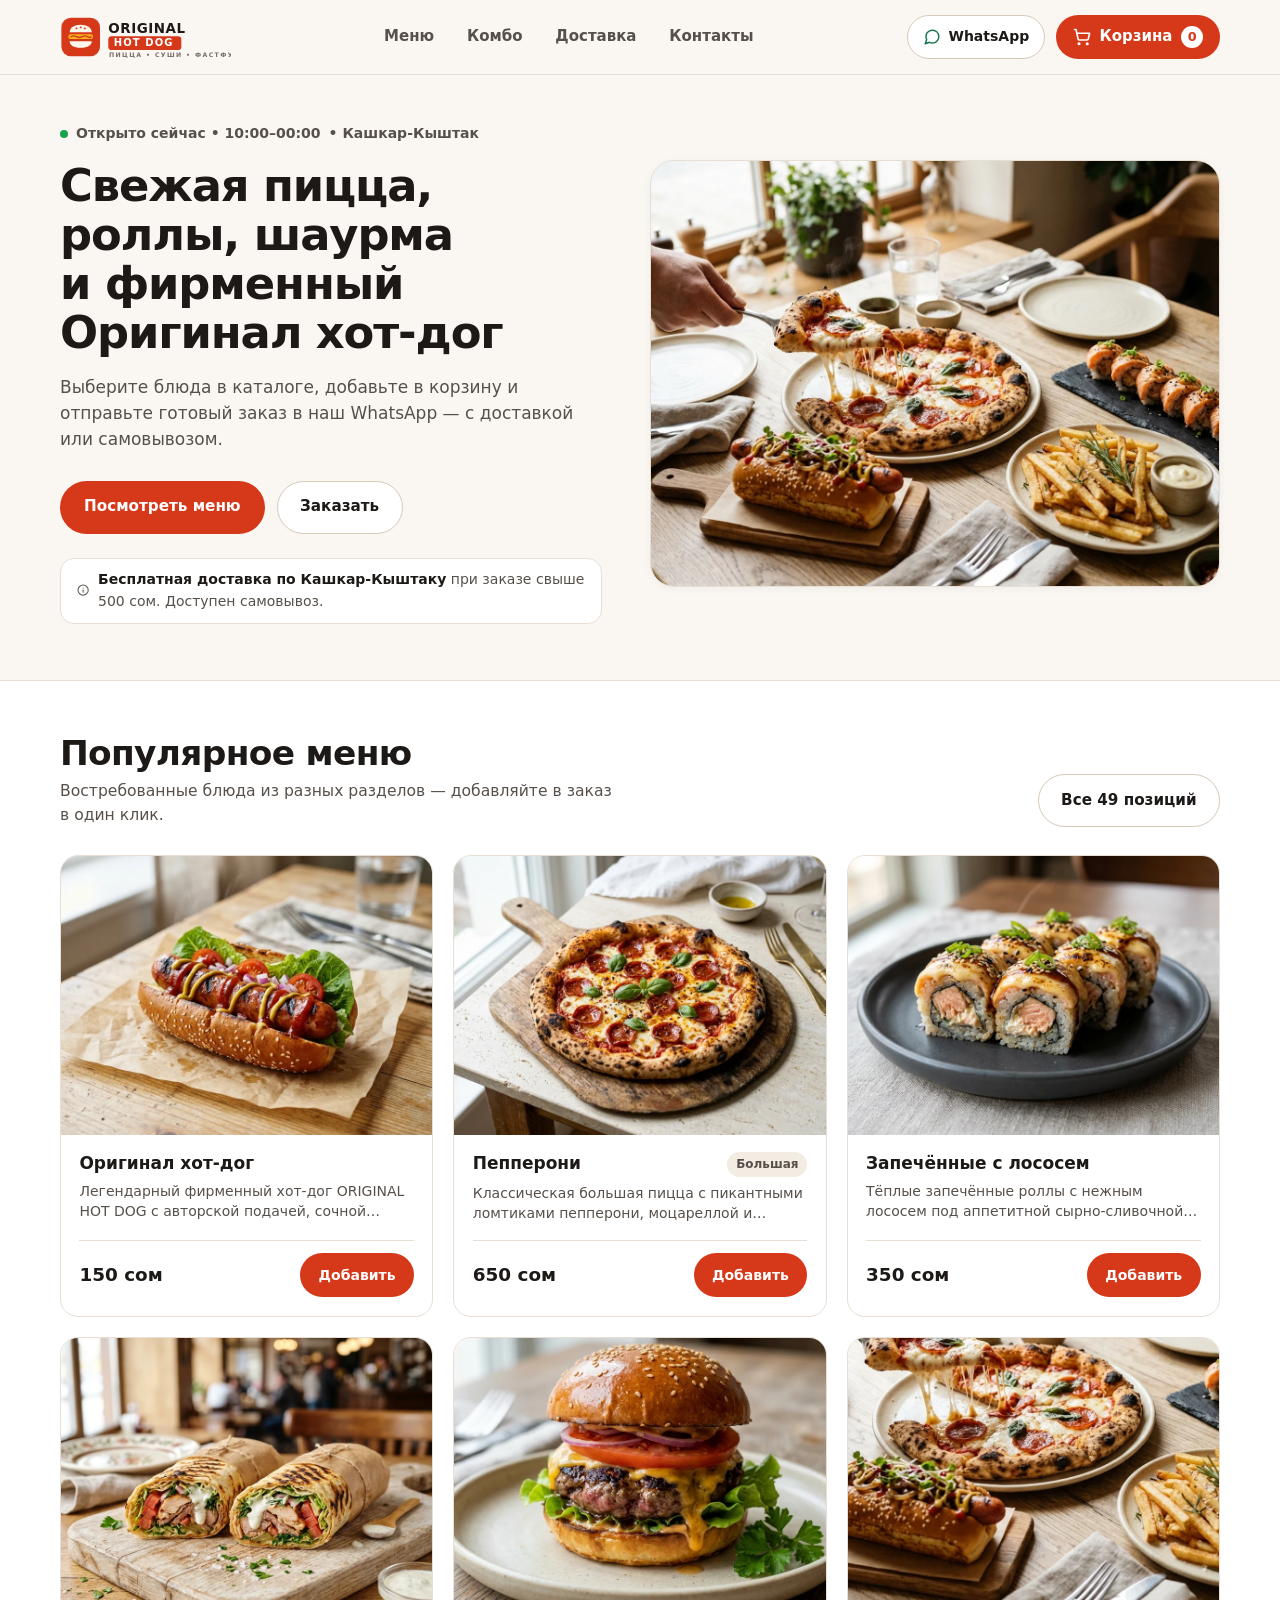
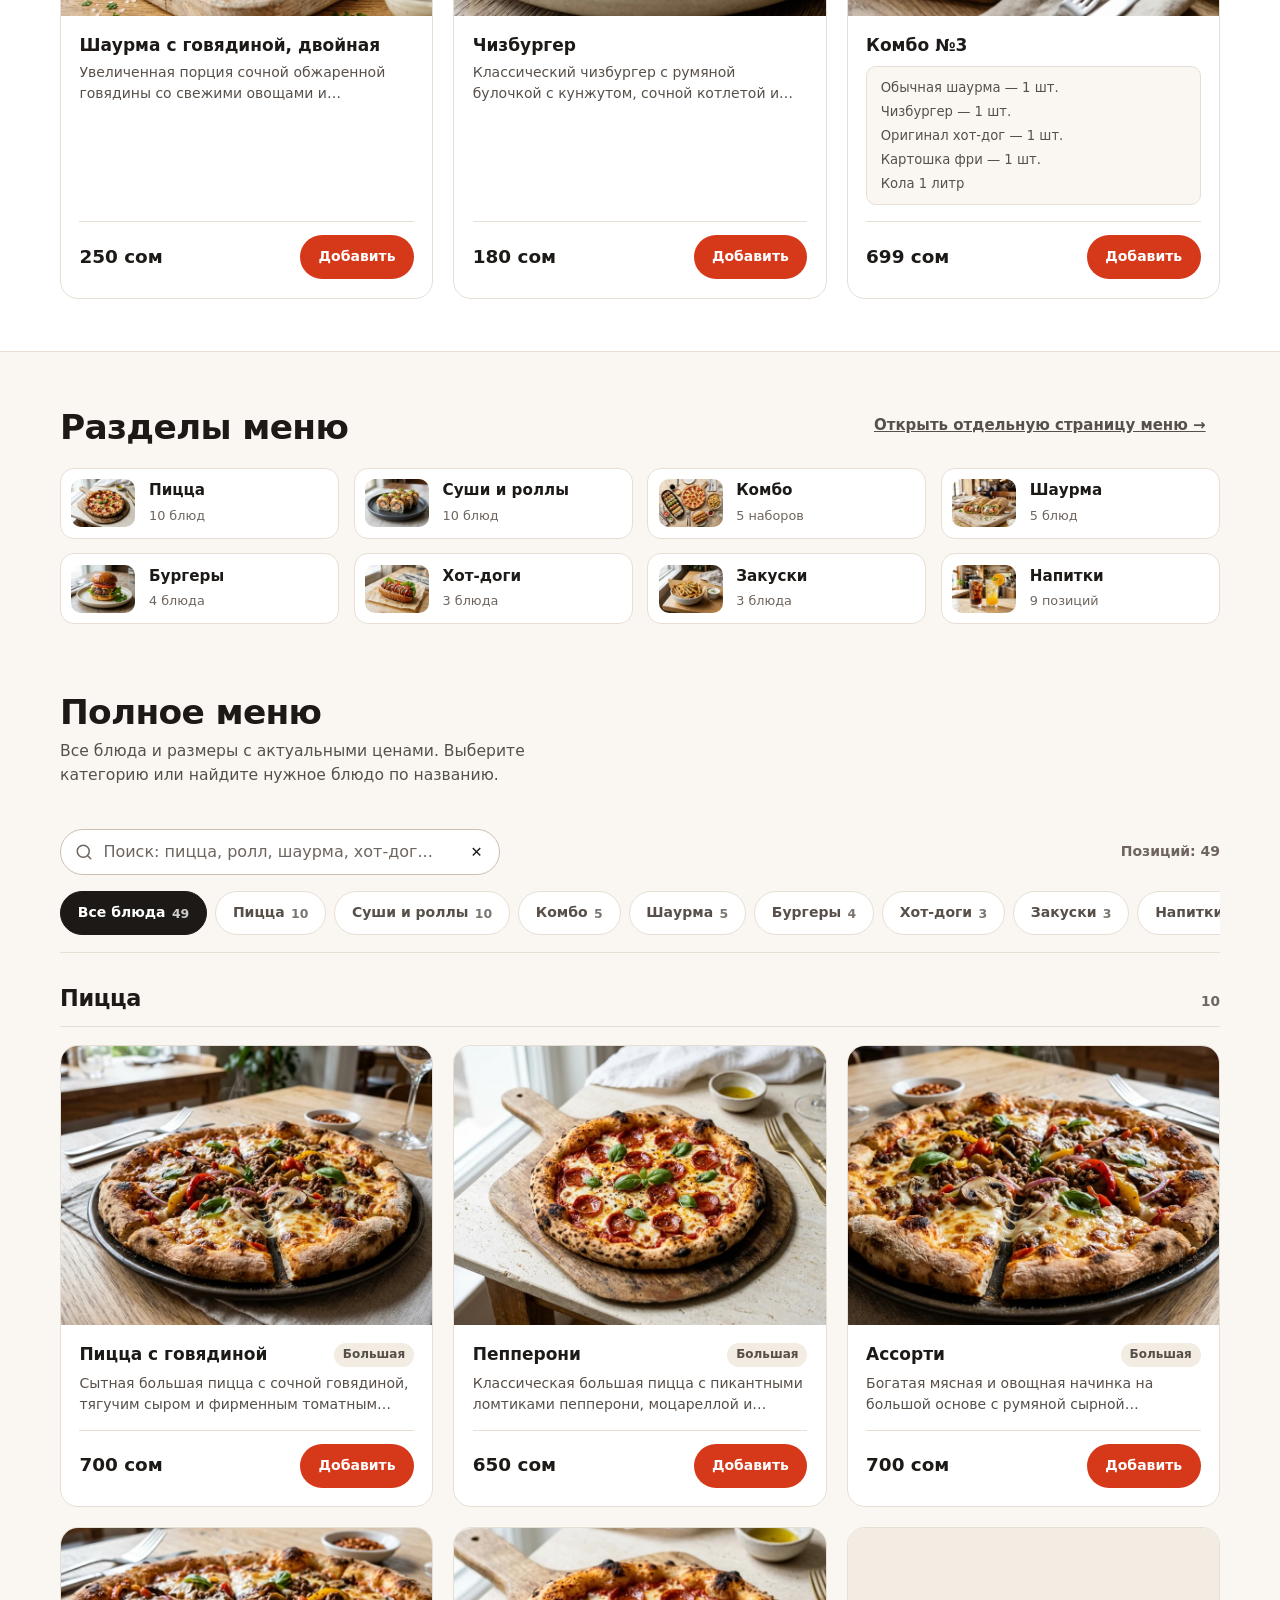
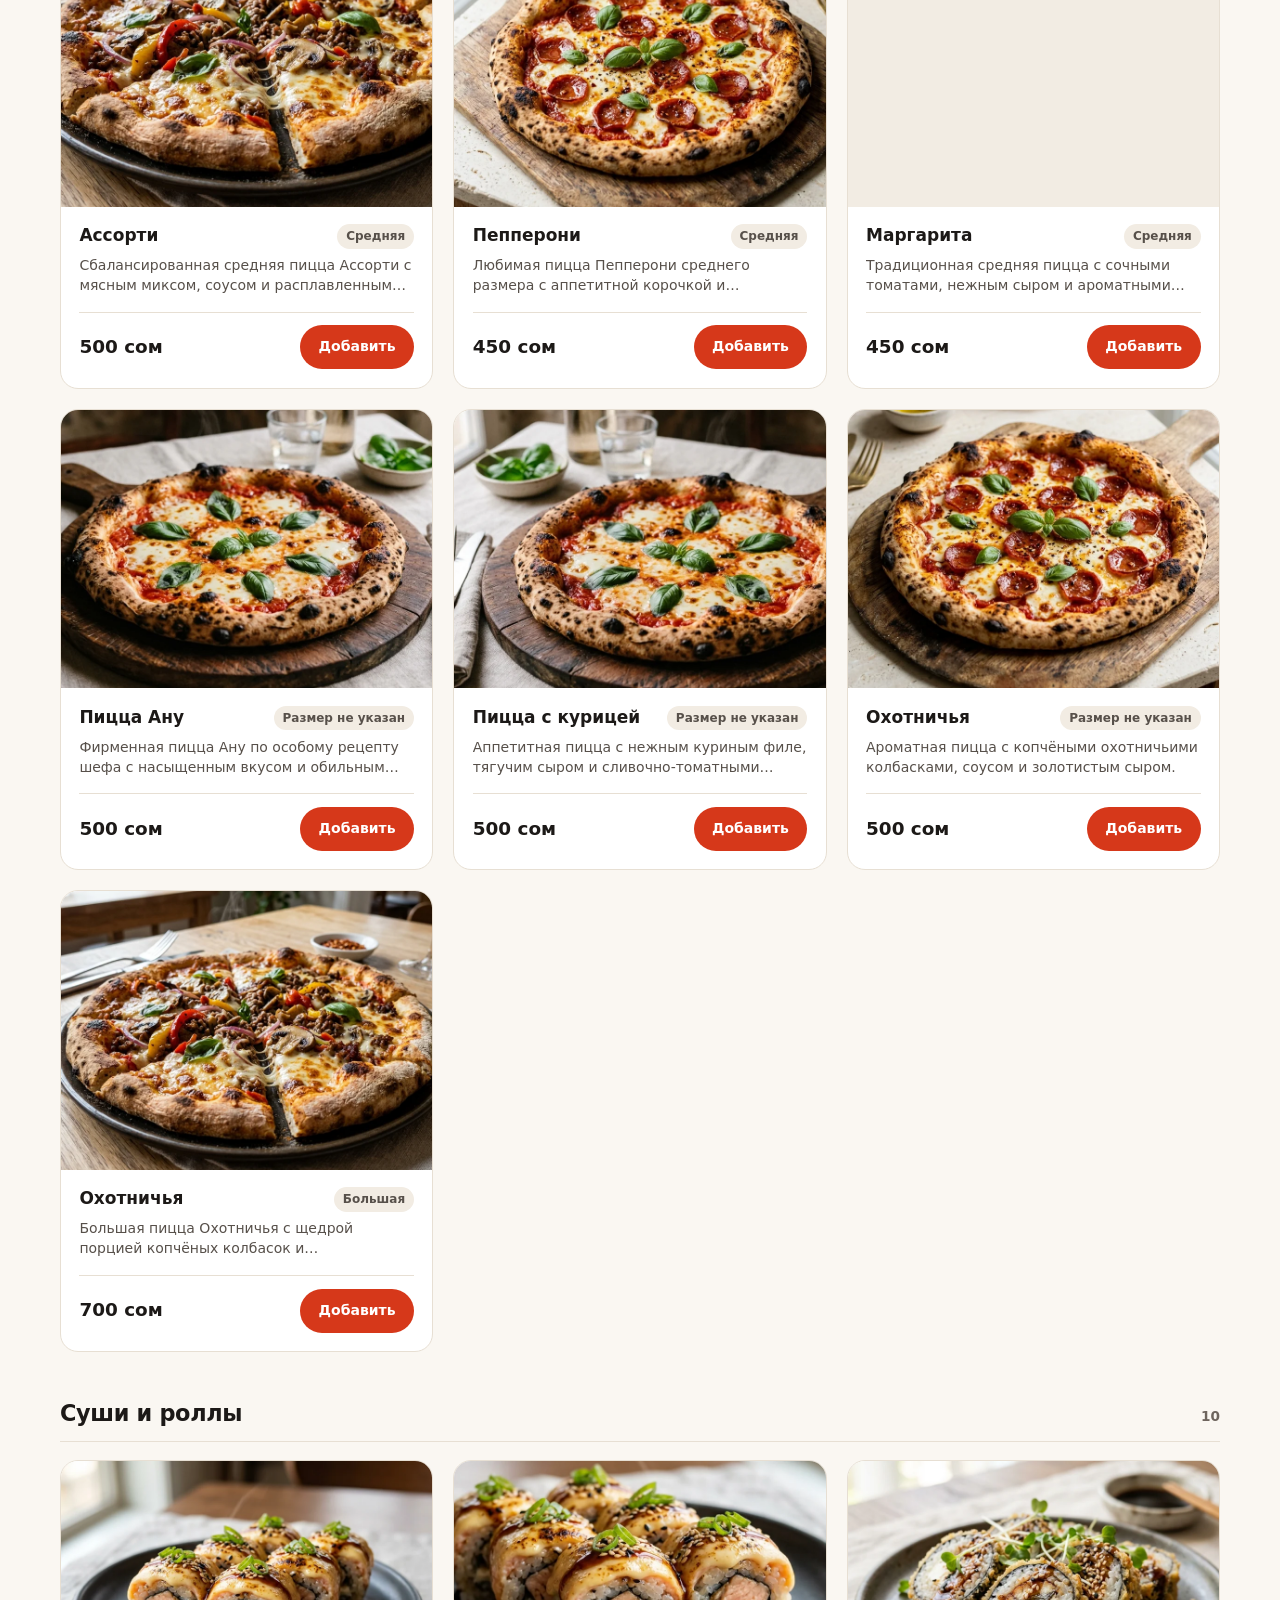
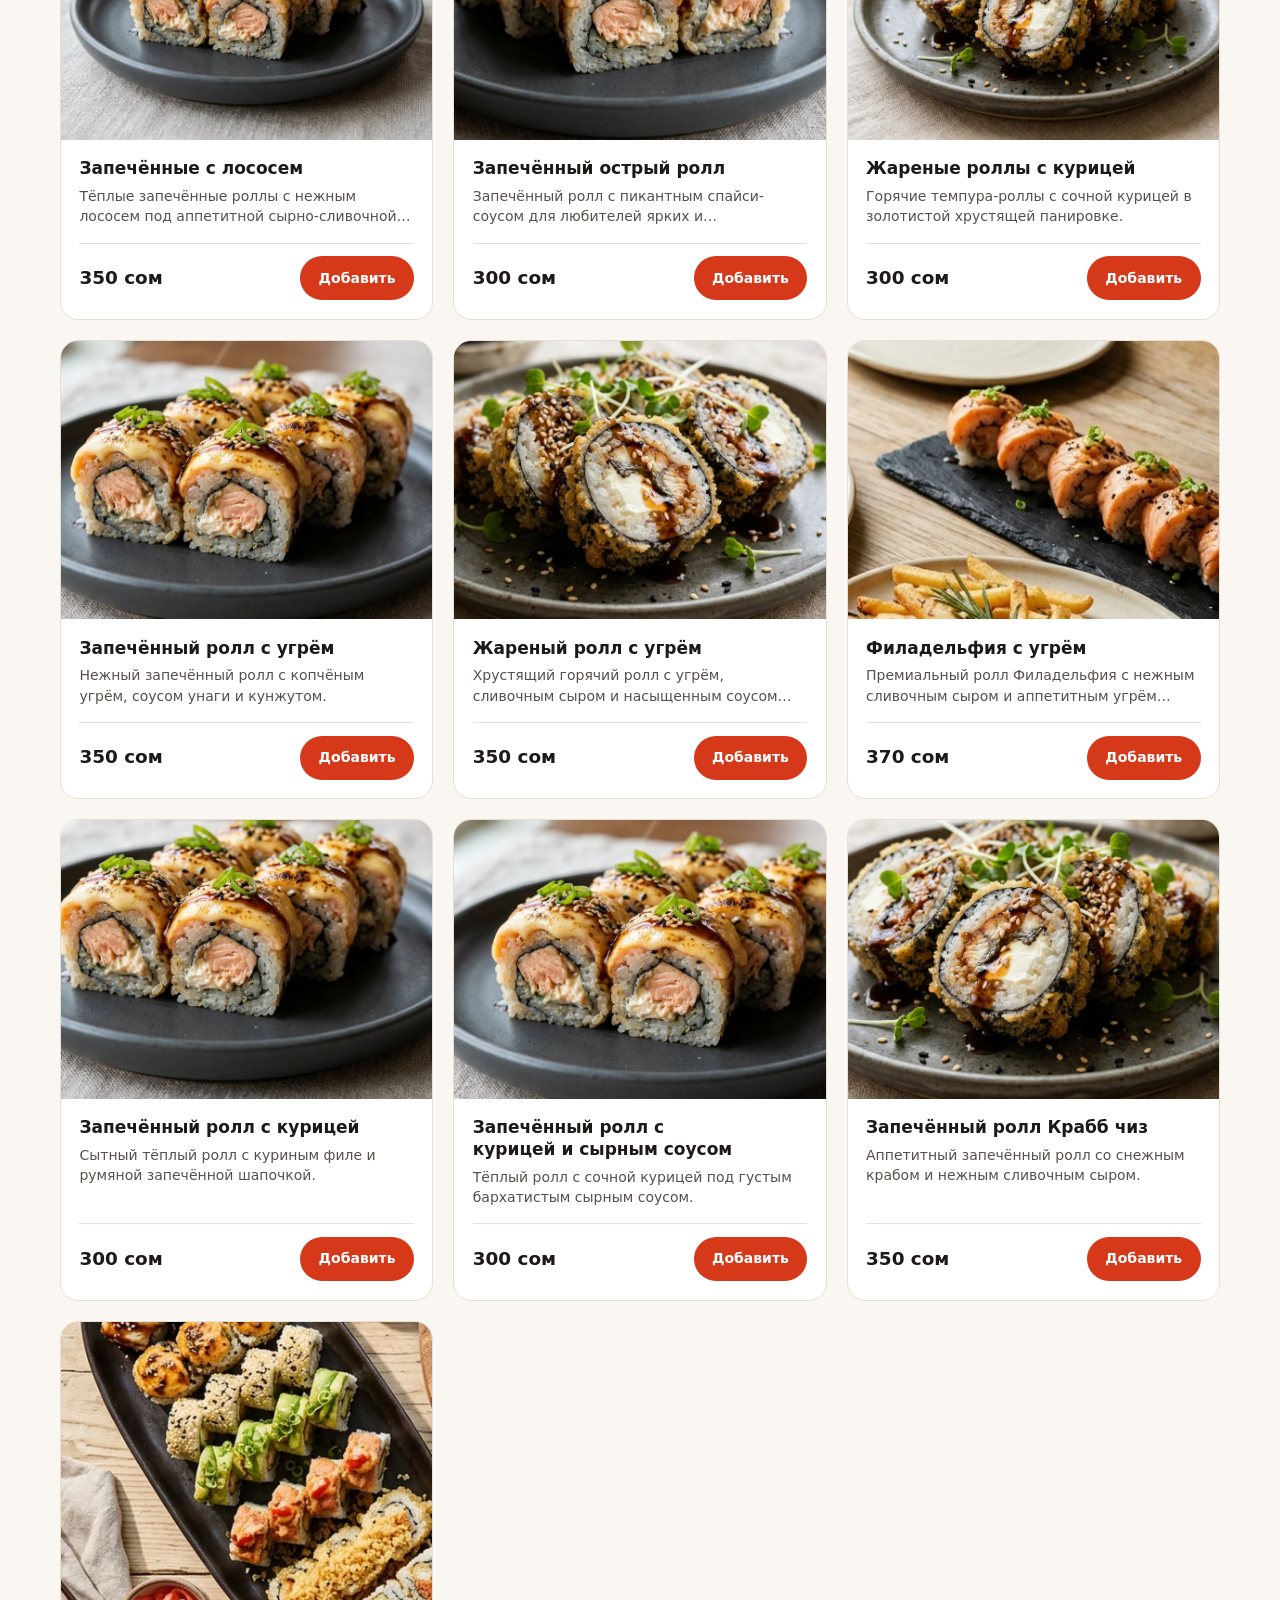
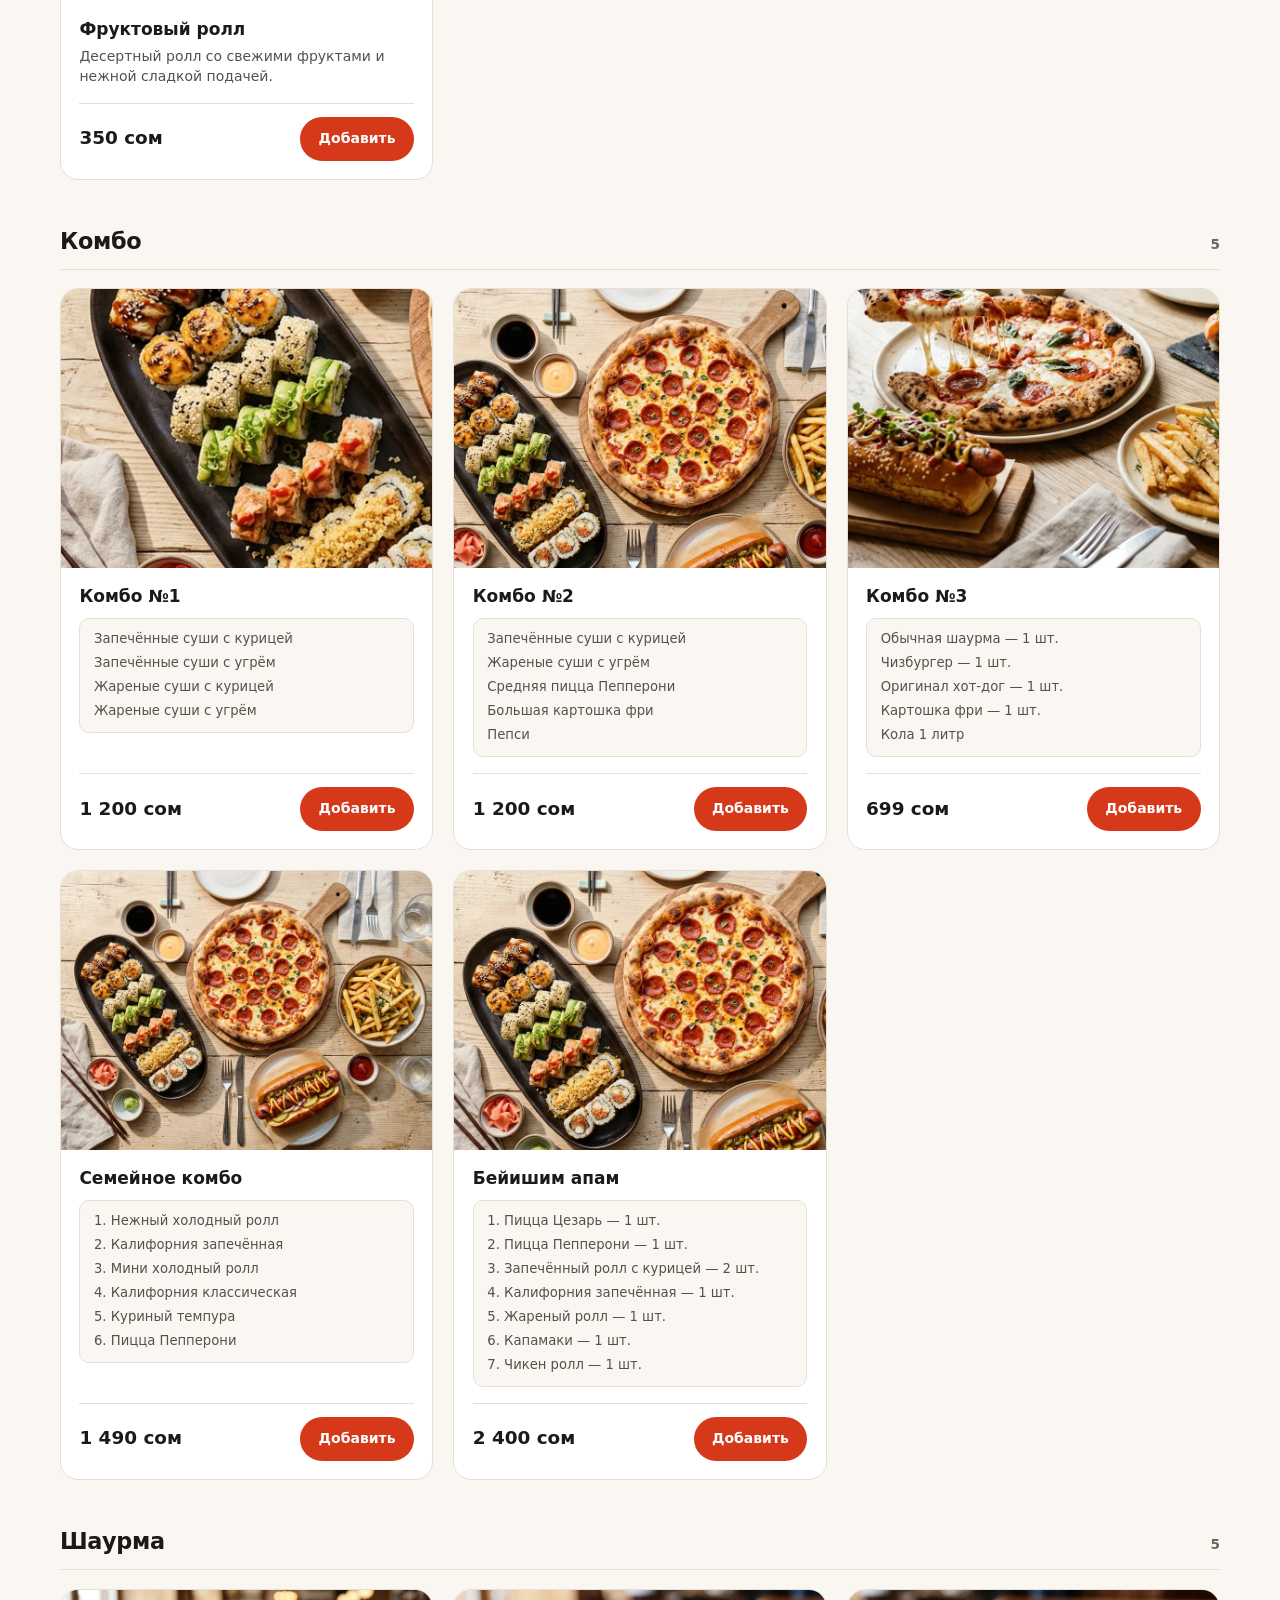
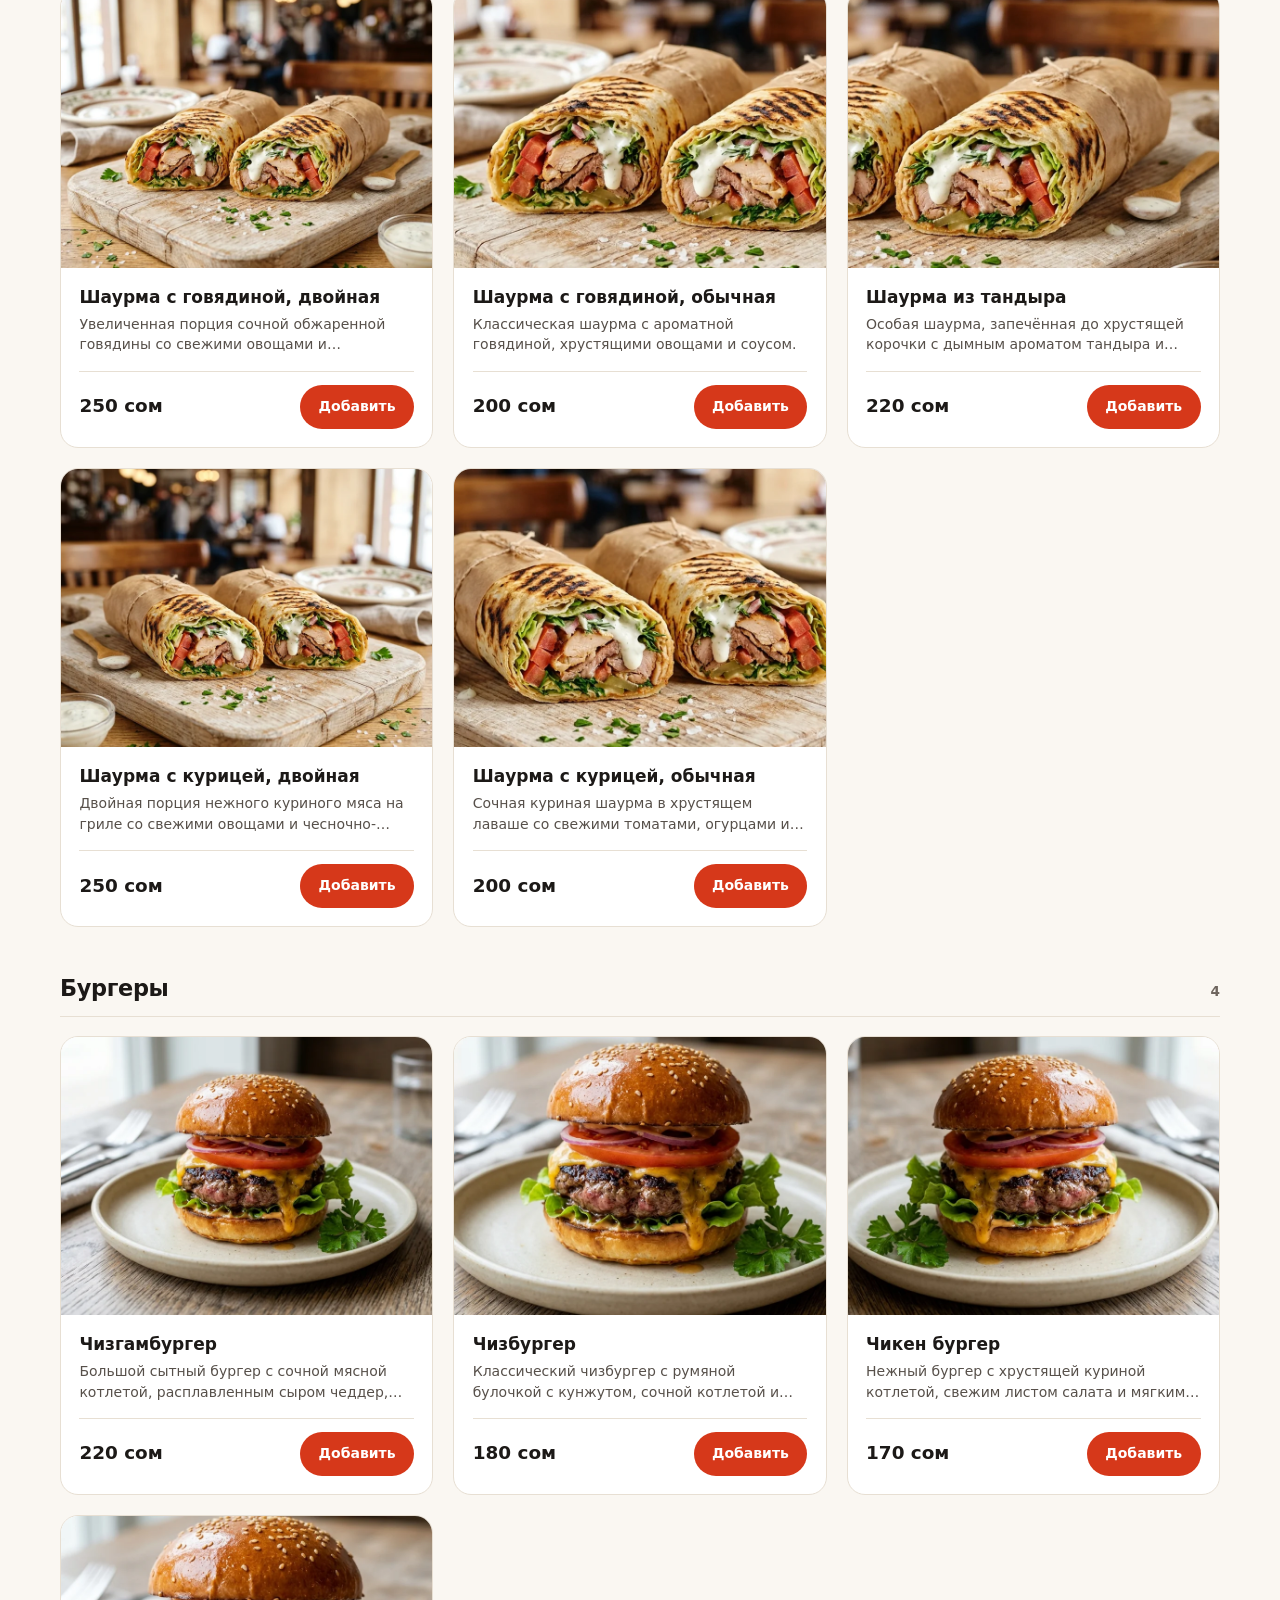
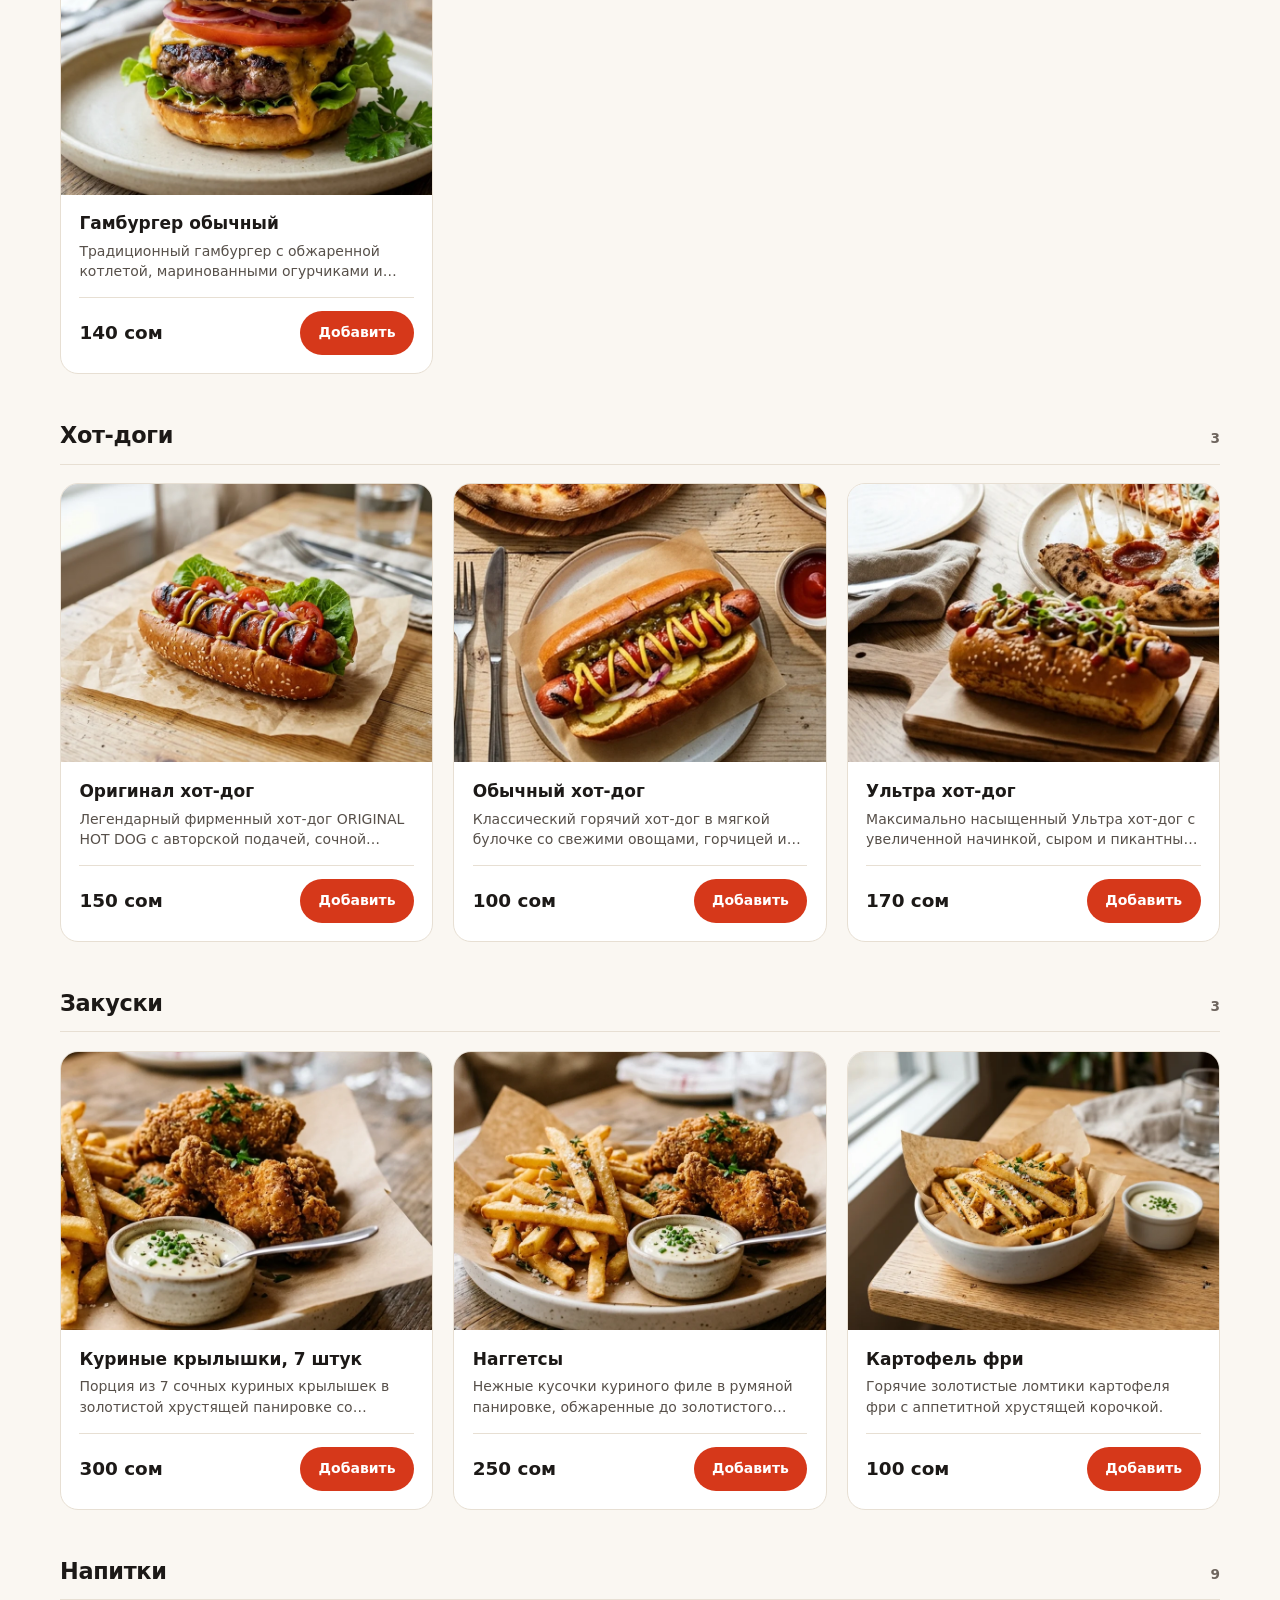
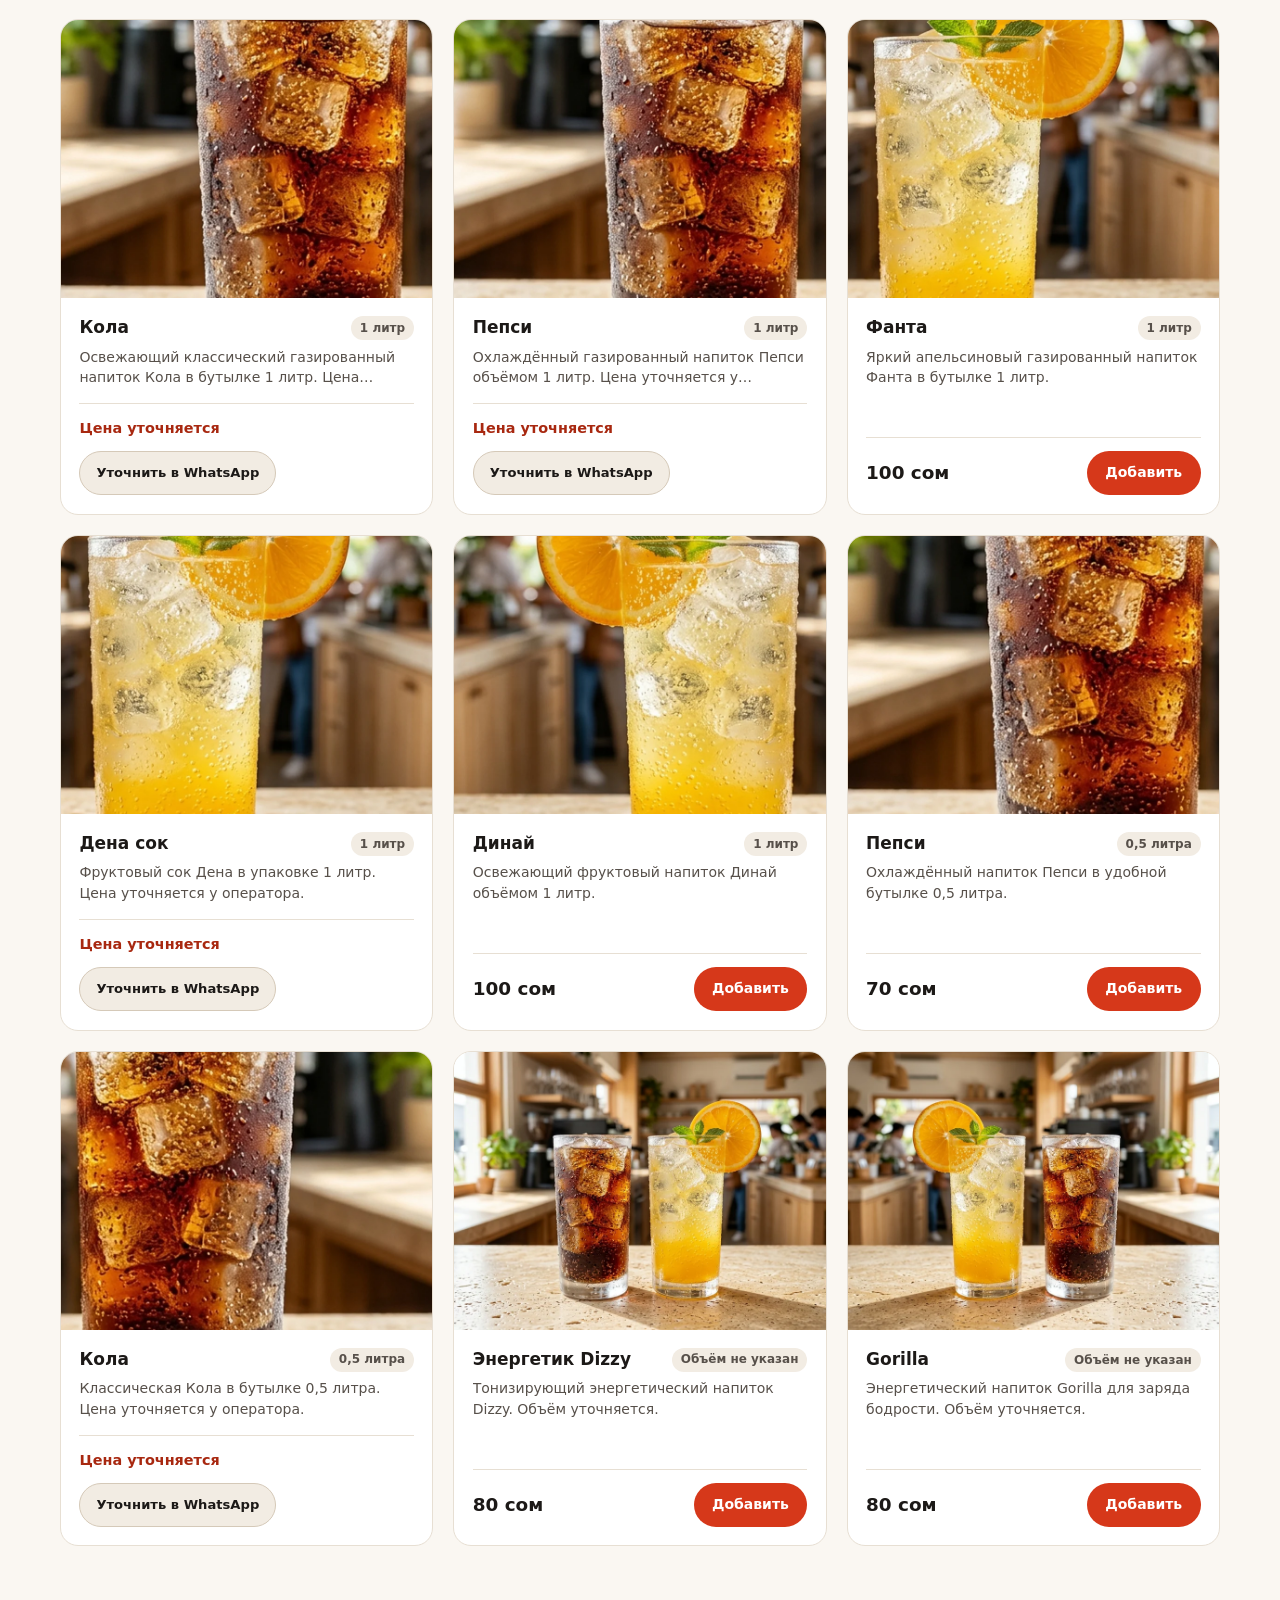
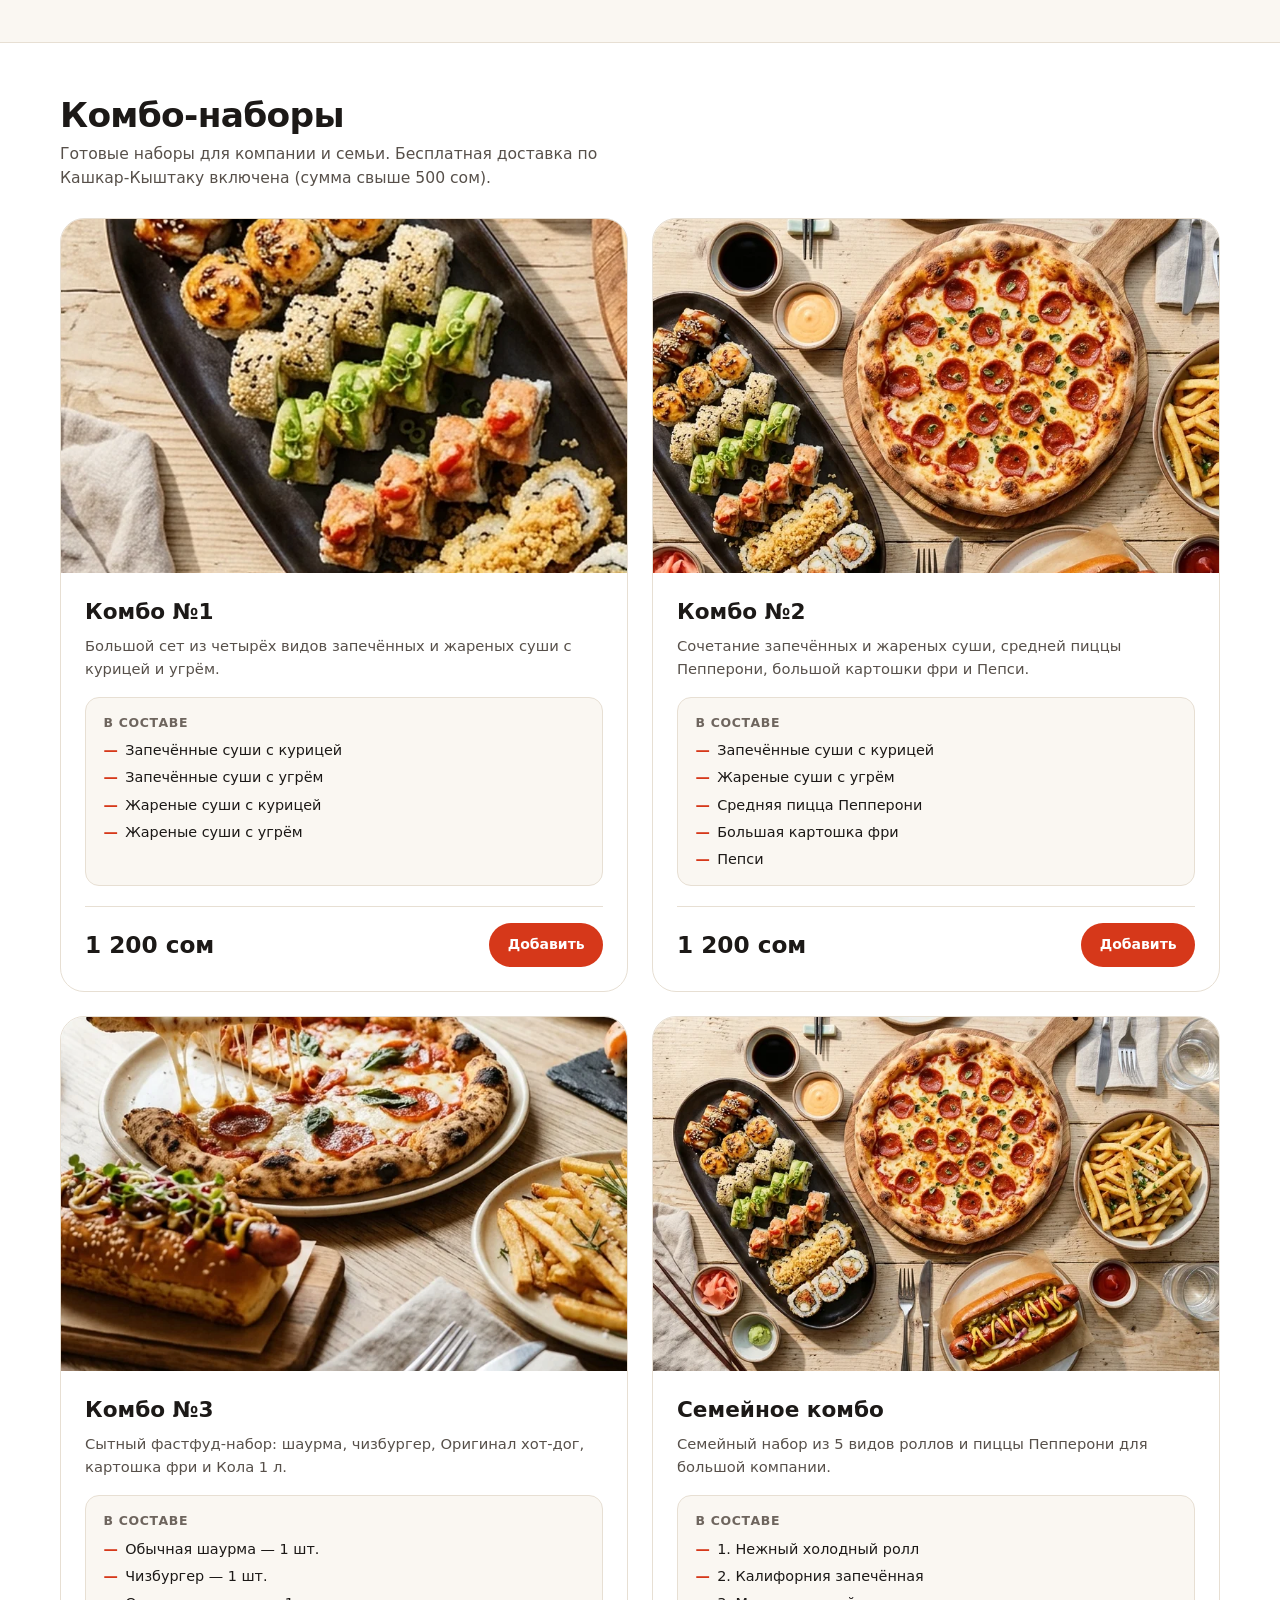
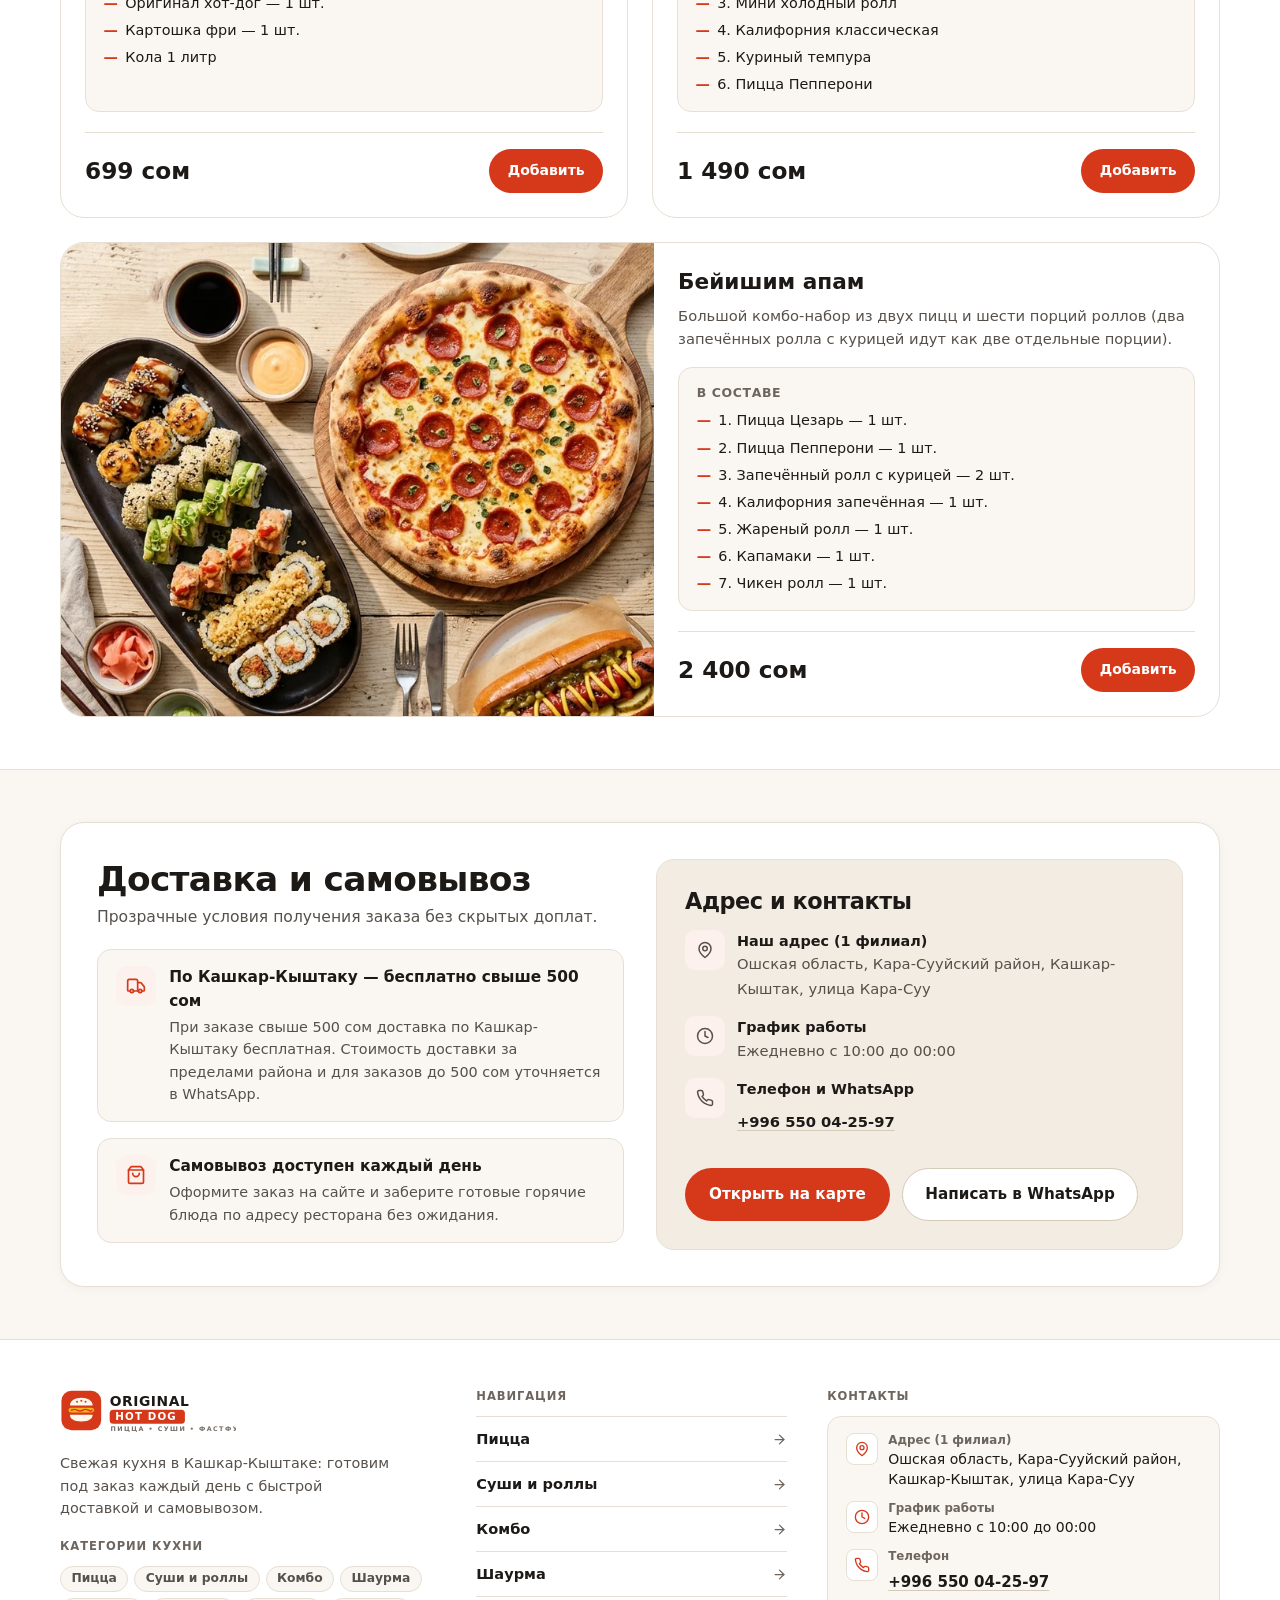
==== index.html @ 601859bb "Initial commit: ORIGINAL HOT DOG website" ====
<!DOCTYPE html>
<html lang="ru">
<head>
  <meta charset="UTF-8">
  <meta name="viewport" content="width=device-width, initial-scale=1.0, viewport-fit=cover">
  <title>ORIGINAL HOT DOG — Пицца, Суши и роллы, Шаурма, Хот-доги в Кашкар-Кыштаке</title>
  <meta name="description" content="Меню ресторана ORIGINAL HOT DOG в Кашкар-Кыштаке (ул. Кара-Суу). Пицца, суши и роллы, комбо-наборы, шаурма, бургеры, хот-доги и напитки. Бесплатная доставка по Кашкар-Кыштаку при заказе свыше 500 сом. Заказ через WhatsApp.">
  <meta name="theme-color" content="#faf7f2">

  <!-- Open Graph -->
  <meta property="og:type" content="website">
  <meta property="og:locale" content="ru_RU">
  <meta property="og:title" content="ORIGINAL HOT DOG — Меню и заказ через WhatsApp">
  <meta property="og:description" content="Свежая пицца, роллы, шаурма, бургеры и фирменные хот-доги. Работаем ежедневно с 10:00 до 00:00.">
  <meta property="og:image" content="assets/images/banners/hero-banner.webp">

  <link rel="icon" type="image/svg+xml" href="assets/icons/favicon.svg">
  <link rel="stylesheet" href="css/style.css">
  <link rel="stylesheet" href="css/components.css">
  <link rel="stylesheet" href="css/animations.css">
  <link rel="stylesheet" href="css/responsive.css">
</head>
<body>
  <a href="#main-content" class="skip-link visually-hidden">Перейти к меню</a>
  <!-- Шапка сайта -->
  <header class="site-header">
    <div class="container header-inner">
      <a href="index.html" class="brand-logo-link" aria-label="ORIGINAL HOT DOG — на главную">
        <img src="assets/icons/logo.svg" alt="ORIGINAL HOT DOG" width="180" height="46" class="brand-logo-img">
      </a>

      <nav class="main-nav" aria-label="Основная навигация">
        <a href="menu.html" class="nav-link">Меню</a>
        <a href="#combos-section" class="nav-link">Комбо</a>
        <a href="#delivery-section" class="nav-link">Доставка</a>
        <a href="#contacts-section" class="nav-link">Контакты</a>
      </nav>

      <div class="header-actions">
        <a
          href="https://wa.me/996550042597"
          target="_blank"
          rel="noopener noreferrer"
          class="header-whatsapp-btn"
          aria-label="Написать в WhatsApp +996 550 04-25-97"
        >
          <svg class="header-whatsapp-icon" width="18" height="18" viewBox="0 0 24 24" fill="none" stroke="currentColor" stroke-width="2" stroke-linecap="round" stroke-linejoin="round" aria-hidden="true"><path d="M21 11.5a8.38 8.38 0 0 1-.9 3.8 8.5 8.5 0 0 1-7.6 4.7 8.38 8.38 0 0 1-3.8-.9L3 21l1.9-5.7a8.38 8.38 0 0 1-.9-3.8 8.5 8.5 0 0 1 4.7-7.6 8.38 8.38 0 0 1 3.8-.9h.5a8.48 8.48 0 0 1 8 8v.5z"/></svg>
          <span>WhatsApp</span>
        </a>

        <button type="button" class="header-cart-btn" data-open-cart aria-label="Открыть корзину заказа">
          <svg width="18" height="18" viewBox="0 0 24 24" fill="none" stroke="currentColor" stroke-width="2.2" stroke-linecap="round" stroke-linejoin="round" aria-hidden="true"><circle cx="8" cy="21" r="1"/><circle cx="19" cy="21" r="1"/><path d="M2.05 2.05h2l2.66 12.42a2 2 0 0 0 2 1.58h9.78a2 2 0 0 0 1.95-1.57l1.65-7.43H5.12"/></svg>
          <span class="header-cart-label">Корзина</span>
          <span class="cart-badge-pill" data-cart-count>0</span>
        </button>

        <button
          type="button"
          id="mobile-menu-toggle"
          class="mobile-menu-btn"
          aria-expanded="false"
          aria-controls="mobile-nav-drawer"
          aria-label="Открыть меню навигации"
        >
          <svg width="20" height="20" viewBox="0 0 24 24" fill="none" stroke="currentColor" stroke-width="2.2" stroke-linecap="round" stroke-linejoin="round" aria-hidden="true"><line x1="3" y1="6" x2="21" y2="6"/><line x1="3" y1="12" x2="21" y2="12"/><line x1="3" y1="18" x2="21" y2="18"/></svg>
        </button>
      </div>
    </div>

    <div id="mobile-nav-drawer" class="mobile-nav-drawer" hidden>
      <ul class="mobile-nav-list">
        <li><a href="#catalog-section">Каталог меню <span>→</span></a></li>
        <li><a href="menu.html">Отдельная страница меню <span>→</span></a></li>
        <li><a href="#combos-section">Комбо-наборы <span>→</span></a></li>
        <li><a href="#delivery-section">Доставка и самовывоз <span>→</span></a></li>
        <li><a href="#contacts-section">Адрес и карта <span>→</span></a></li>
        <li><a href="https://wa.me/996550042597" target="_blank" rel="noopener noreferrer">Написать в WhatsApp <span>↗</span></a></li>
        <li><a href="tel:+996550042597">Позвонить: +996 550 04-25-97 <span>☎</span></a></li>
      </ul>
    </div>
  </header>

  <main id="main-content" tabindex="-1">
    <!-- ПЕРВЫЙ ЭКРАН (HERO) -->
    <section class="hero-section" aria-labelledby="hero-heading">
      <div class="container hero-grid">
        <div>
          <div class="hero-meta-line">
            <span class="status-dot" aria-hidden="true"></span>
            <span data-working-status>Ежедневно с 10:00 до 00:00</span>
            <span>• Кашкар-Кыштак</span>
          </div>

          <h1 id="hero-heading" class="hero-title">
            Свежая пицца, роллы, шаурма и фирменный Оригинал хот-дог
          </h1>

          <p class="hero-subtitle">
            Выберите блюда в каталоге, добавьте в корзину и отправьте готовый заказ в наш WhatsApp — с доставкой или самовывозом.
          </p>

          <div class="hero-cta-group">
            <a href="#catalog-section" class="btn-primary">Посмотреть меню</a>
            <button type="button" class="btn-secondary" data-hero-order>Заказать</button>
          </div>

          <div class="hero-delivery-note">
            <svg width="18" height="18" viewBox="0 0 24 24" fill="none" stroke="currentColor" stroke-width="2" stroke-linecap="round" stroke-linejoin="round" aria-hidden="true"><circle cx="12" cy="12" r="10"/><path d="M12 16v-4"/><path d="M12 8h.01"/></svg>
            <span><strong>Бесплатная доставка по Кашкар-Кыштаку</strong> при заказе свыше 500 сом. Доступен самовывоз.</span>
          </div>
        </div>

        <div class="hero-visual-frame">
          <img
            src="assets/images/banners/hero-banner.webp"
            alt="Блюда ресторана ORIGINAL HOT DOG: пицца Пепперони, роллы с лососем, картофель фри и фирменный хот-дог"
            width="1200"
            height="900"
            fetchpriority="high"
            class="hero-banner-img"
          >
        </div>
      </div>
    </section>

    <!-- ПОПУЛЯРНОЕ МЕНЮ -->
    <section id="popular-section" class="section-block is-surface-band" aria-labelledby="popular-title">
      <div class="container">
        <div class="section-header">
          <div>
            <h2 id="popular-title" class="section-title">Популярное меню</h2>
            <p class="section-desc">Востребованные блюда из разных разделов — добавляйте в заказ в один клик.</p>
          </div>
          <a href="#catalog-section" class="btn-secondary" data-catalog-total-btn>Все 49 позиций</a>
        </div>

        <div id="popular-menu-grid" class="menu-cards-grid"></div>
      </div>
    </section>

    <!-- БЫСТРЫЙ ПЕРЕХОД ПО КАТЕГОРИЯМ -->
    <section id="categories-section" class="section-block" aria-labelledby="categories-title" style="padding-bottom: 1rem;">
      <div class="container">
        <div class="section-header" style="margin-bottom: 1.25rem;">
          <div>
            <h2 id="categories-title" class="section-title">Разделы меню</h2>
          </div>
          <a href="menu.html" class="nav-link" style="text-decoration: underline;">Открыть отдельную страницу меню →</a>
        </div>

        <div id="home-categories-grid" class="category-quick-grid"></div>
      </div>
    </section>

    <!-- КАТАЛОГ МЕНЮ С ФИЛЬТРАЦИЕЙ И ПОИСКОМ -->
    <section id="catalog-section" class="section-block" aria-labelledby="catalog-title">
      <div class="container">
        <div class="section-header">
          <div>
            <h2 id="catalog-title" class="section-title">Полное меню</h2>
            <p class="section-desc">Все блюда и размеры с актуальными ценами. Выберите категорию или найдите нужное блюдо по названию.</p>
          </div>
        </div>

        <div class="catalog-controls-bar">
          <div class="catalog-search-row">
            <div class="search-input-wrap">
              <label for="menu-search-input" class="visually-hidden">Поиск блюда по названию</label>
              <svg class="search-icon" width="18" height="18" viewBox="0 0 24 24" fill="none" stroke="currentColor" stroke-width="2" stroke-linecap="round" stroke-linejoin="round" aria-hidden="true"><circle cx="11" cy="11" r="8"/><line x1="21" y1="21" x2="16.65" y2="16.65"/></svg>
              <input
                type="search"
                id="menu-search-input"
                name="q"
                class="search-input"
                placeholder="Поиск: пицца, ролл, шаурма, хот-дог..."
                autocomplete="off"
                autocorrect="off"
                autocapitalize="off"
                spellcheck="false"
                enterkeyhint="search"
              >
              <button
                type="button"
                id="menu-search-clear"
                class="search-clear-btn"
                aria-label="Очистить поиск"
                hidden
              >✕</button>
            </div>
            <div id="catalog-results-count" class="catalog-results-count" aria-live="polite"></div>
          </div>

          <div
            id="category-filter-tabs"
            class="filter-tabs-scroll"
            role="tablist"
            aria-label="Категории меню"
          ></div>
        </div>

        <div id="menu-catalog-container"></div>
      </div>
    </section>

    <!-- ОТДЕЛЬНАЯ СЕКЦИЯ КОМБО -->
    <section id="combos-section" class="section-block is-surface-band" aria-labelledby="combos-title">
      <div class="container">
        <div class="section-header">
          <div>
            <h2 id="combos-title" class="section-title">Комбо-наборы</h2>
            <p class="section-desc">Готовые наборы для компании и семьи. Бесплатная доставка по Кашкар-Кыштаку включена (сумма свыше 500 сом).</p>
          </div>
        </div>

        <div id="combos-showcase-grid" class="combos-showcase-grid"></div>
      </div>
    </section>

    <!-- ДОСТАВКА, АДРЕС И КАРТА -->
    <section id="delivery-section" class="section-block" aria-labelledby="delivery-title">
      <div class="container">
        <div id="contacts-section" class="info-split-card">
          <div>
            <h2 id="delivery-title" class="section-title">Доставка и самовывоз</h2>
            <p class="section-desc">Прозрачные условия получения заказа без скрытых доплат.</p>

            <div class="delivery-points-list">
              <div class="delivery-point-item">
                <span class="info-icon-box" aria-hidden="true">
                  <svg width="20" height="20" viewBox="0 0 24 24" fill="none" stroke="currentColor" stroke-width="2" stroke-linecap="round" stroke-linejoin="round"><path d="M14 18V6a2 2 0 0 0-2-2H4a2 2 0 0 0-2 2v11a1 1 0 0 0 1 1h2"/><path d="M15 18H9"/><path d="M19 18h2a1 1 0 0 0 1-1v-3.65a1 1 0 0 0-.22-.624l-3.48-4.35A1 1 0 0 0 17.52 8H14"/><circle cx="17" cy="18" r="2"/><circle cx="7" cy="18" r="2"/></svg>
                </span>
                <div>
                  <strong>По Кашкар-Кыштаку — бесплатно свыше 500 сом</strong>
                  <p>При заказе свыше 500 сом доставка по Кашкар-Кыштаку бесплатная. Стоимость доставки за пределами района и для заказов до 500 сом уточняется в WhatsApp.</p>
                </div>
              </div>

              <div class="delivery-point-item">
                <span class="info-icon-box" aria-hidden="true">
                  <svg width="20" height="20" viewBox="0 0 24 24" fill="none" stroke="currentColor" stroke-width="2" stroke-linecap="round" stroke-linejoin="round"><path d="M6 2 3 6v14a2 2 0 0 0 2 2h14a2 2 0 0 0 2-2V6l-3-4Z"/><path d="M3 6h18"/><path d="M16 10a4 4 0 0 1-8 0"/></svg>
                </span>
                <div>
                  <strong>Самовывоз доступен каждый день</strong>
                  <p>Оформите заказ на сайте и заберите готовые горячие блюда по адресу ресторана без ожидания.</p>
                </div>
              </div>
            </div>
          </div>

          <div class="branch-location-box">
            <div>
              <h3 class="section-title" style="font-size: 1.4rem; margin-bottom: 1rem;">Адрес и контакты</h3>

              <div class="branch-facts-grid">
                <div class="branch-fact-row">
                  <span class="info-icon-box" aria-hidden="true">
                    <svg width="18" height="18" viewBox="0 0 24 24" fill="none" stroke="currentColor" stroke-width="2" stroke-linecap="round" stroke-linejoin="round"><path d="M20 10c0 6-8 12-8 12s-8-6-8-12a8 8 0 0 1 16 0Z"/><circle cx="12" cy="10" r="3"/></svg>
                  </span>
                  <div>
                    <strong>Наш адрес (1 филиал)</strong>
                    <span>Ошская область, Кара-Сууйский район, Кашкар-Кыштак, улица Кара-Суу</span>
                  </div>
                </div>

                <div class="branch-fact-row">
                  <span class="info-icon-box" aria-hidden="true">
                    <svg width="18" height="18" viewBox="0 0 24 24" fill="none" stroke="currentColor" stroke-width="2" stroke-linecap="round" stroke-linejoin="round"><circle cx="12" cy="12" r="10"/><polyline points="12 6 12 12 16 14"/></svg>
                  </span>
                  <div>
                    <strong>График работы</strong>
                    <span>Ежедневно с 10:00 до 00:00</span>
                  </div>
                </div>

                <div class="branch-fact-row">
                  <span class="info-icon-box" aria-hidden="true">
                    <svg width="18" height="18" viewBox="0 0 24 24" fill="none" stroke="currentColor" stroke-width="2" stroke-linecap="round" stroke-linejoin="round"><path d="M22 16.92v3a2 2 0 0 1-2.18 2 19.79 19.79 0 0 1-8.63-3.07 19.5 19.5 0 0 1-6-6 19.79 19.79 0 0 1-3.07-8.67A2 2 0 0 1 4.11 2h3a2 2 0 0 1 2 1.72 12.84 12.84 0 0 0 .7 2.81 2 2 0 0 1-.45 2.11L8.09 9.91a16 16 0 0 0 6 6l1.27-1.27a2 2 0 0 1 2.11-.45 12.84 12.84 0 0 0 2.81.7A2 2 0 0 1 22 16.92z"/></svg>
                  </span>
                  <div>
                    <strong>Телефон и WhatsApp</strong>
                    <a href="tel:+996550042597">+996 550 04-25-97</a>
                  </div>
                </div>
              </div>
            </div>

            <div class="branch-actions">
              <a
                href="https://yandex.com/maps/-/CXSVe4yU"
                target="_blank"
                rel="noopener noreferrer"
                class="btn-primary"
              >
                Открыть на карте
              </a>

              <a
                href="https://wa.me/996550042597"
                target="_blank"
                rel="noopener noreferrer"
                class="btn-secondary"
              >
                Написать в WhatsApp
              </a>
            </div>
          </div>
        </div>
      </div>
    </section>
  </main>

  <!-- ПОДВАЛ САЙТА -->
  <footer id="footer-contacts" class="site-footer">
    <div class="container">
      <div class="footer-grid">
        <!-- Блок 1: Brand -->
        <div class="footer-brand-col">
          <a href="index.html" class="footer-brand-link" aria-label="ORIGINAL HOT DOG — на главную">
            <img src="assets/icons/logo.svg" alt="ORIGINAL HOT DOG" width="176" height="45" loading="lazy">
          </a>
          <p class="footer-brand-desc">
            Свежая кухня в Кашкар-Кыштаке: готовим под заказ каждый день с быстрой доставкой и самовывозом.
          </p>
          <div class="footer-cuisine-block">
            <span class="footer-eyebrow">Категории кухни</span>
            <ul class="footer-cuisine-tags" aria-label="Категории кухни">
              <li>Пицца</li>
              <li>Суши и роллы</li>
              <li>Комбо</li>
              <li>Шаурма</li>
              <li>Бургеры</li>
              <li>Хот-доги</li>
              <li>Закуски</li>
              <li>Напитки</li>
            </ul>
          </div>
        </div>

        <!-- Блок 2: Навигация -->
        <div class="footer-col">
          <h3 class="footer-col-title">Навигация</h3>
          <nav aria-label="Разделы меню в подвале">
            <ul class="footer-nav-list">
              <li>
                <a href="menu.html?category=pizza">
                  <span>Пицца</span>
                  <svg class="footer-link-arrow" width="15" height="15" viewBox="0 0 24 24" fill="none" stroke="currentColor" stroke-width="2" stroke-linecap="round" stroke-linejoin="round" aria-hidden="true"><line x1="5" y1="12" x2="19" y2="12"/><polyline points="12 5 19 12 12 19"/></svg>
                </a>
              </li>
              <li>
                <a href="menu.html?category=sushi">
                  <span>Суши и роллы</span>
                  <svg class="footer-link-arrow" width="15" height="15" viewBox="0 0 24 24" fill="none" stroke="currentColor" stroke-width="2" stroke-linecap="round" stroke-linejoin="round" aria-hidden="true"><line x1="5" y1="12" x2="19" y2="12"/><polyline points="12 5 19 12 12 19"/></svg>
                </a>
              </li>
              <li>
                <a href="menu.html?category=combos">
                  <span>Комбо</span>
                  <svg class="footer-link-arrow" width="15" height="15" viewBox="0 0 24 24" fill="none" stroke="currentColor" stroke-width="2" stroke-linecap="round" stroke-linejoin="round" aria-hidden="true"><line x1="5" y1="12" x2="19" y2="12"/><polyline points="12 5 19 12 12 19"/></svg>
                </a>
              </li>
              <li>
                <a href="menu.html?category=shawarma">
                  <span>Шаурма</span>
                  <svg class="footer-link-arrow" width="15" height="15" viewBox="0 0 24 24" fill="none" stroke="currentColor" stroke-width="2" stroke-linecap="round" stroke-linejoin="round" aria-hidden="true"><line x1="5" y1="12" x2="19" y2="12"/><polyline points="12 5 19 12 12 19"/></svg>
                </a>
              </li>
              <li>
                <a href="menu.html?category=burgers">
                  <span>Бургеры и хот-доги</span>
                  <svg class="footer-link-arrow" width="15" height="15" viewBox="0 0 24 24" fill="none" stroke="currentColor" stroke-width="2" stroke-linecap="round" stroke-linejoin="round" aria-hidden="true"><line x1="5" y1="12" x2="19" y2="12"/><polyline points="12 5 19 12 12 19"/></svg>
                </a>
              </li>
              <li>
                <a href="menu.html?category=snacks">
                  <span>Закуски и напитки</span>
                  <svg class="footer-link-arrow" width="15" height="15" viewBox="0 0 24 24" fill="none" stroke="currentColor" stroke-width="2" stroke-linecap="round" stroke-linejoin="round" aria-hidden="true"><line x1="5" y1="12" x2="19" y2="12"/><polyline points="12 5 19 12 12 19"/></svg>
                </a>
              </li>
            </ul>
          </nav>
        </div>

        <!-- Блок 3: Контакты -->
        <div class="footer-col">
          <h3 class="footer-col-title">Контакты</h3>
          <div class="footer-contact-card">
            <div class="footer-contact-row">
              <span class="footer-contact-icon" aria-hidden="true">
                <svg width="16" height="16" viewBox="0 0 24 24" fill="none" stroke="currentColor" stroke-width="2" stroke-linecap="round" stroke-linejoin="round"><path d="M20 10c0 6-8 12-8 12s-8-6-8-12a8 8 0 0 1 16 0Z"/><circle cx="12" cy="10" r="3"/></svg>
              </span>
              <div>
                <span class="footer-contact-label">Адрес (1 филиал)</span>
                <span class="footer-contact-value">Ошская область, Кара-Сууйский район, Кашкар-Кыштак, улица Кара-Суу</span>
              </div>
            </div>

            <div class="footer-contact-row">
              <span class="footer-contact-icon" aria-hidden="true">
                <svg width="16" height="16" viewBox="0 0 24 24" fill="none" stroke="currentColor" stroke-width="2" stroke-linecap="round" stroke-linejoin="round"><circle cx="12" cy="12" r="10"/><polyline points="12 6 12 12 16 14"/></svg>
              </span>
              <div>
                <span class="footer-contact-label">График работы</span>
                <span class="footer-contact-value">Ежедневно с 10:00 до 00:00</span>
              </div>
            </div>

            <div class="footer-contact-row is-interactive">
              <span class="footer-contact-icon" aria-hidden="true">
                <svg width="16" height="16" viewBox="0 0 24 24" fill="none" stroke="currentColor" stroke-width="2" stroke-linecap="round" stroke-linejoin="round"><path d="M22 16.92v3a2 2 0 0 1-2.18 2 19.79 19.79 0 0 1-8.63-3.07 19.5 19.5 0 0 1-6-6 19.79 19.79 0 0 1-3.07-8.67A2 2 0 0 1 4.11 2h3a2 2 0 0 1 2 1.72 12.84 12.84 0 0 0 .7 2.81 2 2 0 0 1-.45 2.11L8.09 9.91a16 16 0 0 0 6 6l1.27-1.27a2 2 0 0 1 2.11-.45 12.84 12.84 0 0 0 2.81.7A2 2 0 0 1 22 16.92z"/></svg>
              </span>
              <div>
                <span class="footer-contact-label">Телефон</span>
                <a href="tel:+996550042597" class="footer-phone-link">+996 550 04-25-97</a>
              </div>
            </div>
          </div>

          <div class="footer-actions-row">
            <a href="https://wa.me/996550042597" target="_blank" rel="noopener noreferrer" class="footer-action-pill is-whatsapp">
              <svg width="15" height="15" viewBox="0 0 24 24" fill="none" stroke="currentColor" stroke-width="2.1" stroke-linecap="round" stroke-linejoin="round" aria-hidden="true"><path d="M21 11.5a8.38 8.38 0 0 1-.9 3.8 8.5 8.5 0 0 1-7.6 4.7 8.38 8.38 0 0 1-3.8-.9L3 21l1.9-5.7a8.38 8.38 0 0 1-.9-3.8 8.5 8.5 0 0 1 4.7-7.6 8.38 8.38 0 0 1 3.8-.9h.5a8.48 8.48 0 0 1 8 8v.5z"/></svg>
              <span>WhatsApp</span>
            </a>

            <a href="https://www.instagram.com/_original_hotdog/" target="_blank" rel="noopener noreferrer" class="footer-action-pill">
              <svg width="15" height="15" viewBox="0 0 24 24" fill="none" stroke="currentColor" stroke-width="2" stroke-linecap="round" stroke-linejoin="round" aria-hidden="true"><rect x="2" y="2" width="20" height="20" rx="5" ry="5"/><path d="M16 11.37A4 4 0 1 1 12.63 8 4 4 0 0 1 16 11.37z"/><line x1="17.5" y1="6.5" x2="17.51" y2="6.5"/></svg>
              <span>@_original_hotdog</span>
            </a>

            <a href="https://yandex.com/maps/-/CXSVe4yU" target="_blank" rel="noopener noreferrer" class="footer-action-pill">
              <svg width="15" height="15" viewBox="0 0 24 24" fill="none" stroke="currentColor" stroke-width="2" stroke-linecap="round" stroke-linejoin="round" aria-hidden="true"><polygon points="3 6 9 3 15 6 21 3 21 18 15 21 9 18 3 21"/><line x1="9" y1="3" x2="9" y2="18"/><line x1="15" y1="6" x2="15" y2="21"/></svg>
              <span>Открыть на карте</span>
            </a>
          </div>
        </div>
      </div>

      <div class="footer-bottom">
        <div class="footer-legal-row">
          <span class="footer-copyright">© <span data-current-year>2026</span> ORIGINAL HOT DOG.</span>
          <span>Изображения блюд носят ознакомительный характер.</span>
        </div>
        <div class="developer-credit">
          <a href="https://www.instagram.com/bilolidin.dev/?hl=ru" target="_blank" rel="noopener noreferrer">
            Designed &amp; Developed by Bilolidin
          </a>
        </div>
      </div>
    </div>
  </footer>

  <!-- НИЖНЯЯ МОБИЛЬНАЯ НАВИГАЦИЯ (ТОЛЬКО <= 860px) -->
  <nav id="mobile-bottom-nav" class="mobile-bottom-nav" aria-label="Быстрые разделы">
    <a href="index.html" class="bottom-nav-item is-active" data-bottom-nav="home" aria-current="page">
      <span class="bottom-nav-icon-wrap" aria-hidden="true">
        <svg width="22" height="22" viewBox="0 0 24 24" fill="none" stroke="currentColor" stroke-width="1.9" stroke-linecap="round" stroke-linejoin="round"><path d="M3 10.5 12 3l9 7.5"/><path d="M5 9.5V20a1 1 0 0 0 1 1h4v-6h4v6h4a1 1 0 0 0 1-1V9.5"/></svg>
      </span>
      <span class="bottom-nav-label">Главная</span>
    </a>

    <a href="menu.html" class="bottom-nav-item" data-bottom-nav="menu">
      <span class="bottom-nav-icon-wrap" aria-hidden="true">
        <svg width="22" height="22" viewBox="0 0 24 24" fill="none" stroke="currentColor" stroke-width="1.9" stroke-linecap="round" stroke-linejoin="round"><path d="M3 2v7c0 1.1.9 2 2 2h4a2 2 0 0 0 2-2V2"/><path d="M7 2v20"/><path d="M21 15V2v0a5 5 0 0 0-5 5v6c0 1.1.9 2 2 2h3Zm0 0v7"/></svg>
      </span>
      <span class="bottom-nav-label">Меню</span>
    </a>

    <button type="button" class="bottom-nav-item" data-bottom-nav="cart" data-open-cart aria-label="Корзина">
      <span class="bottom-nav-icon-wrap" aria-hidden="true">
        <svg width="22" height="22" viewBox="0 0 24 24" fill="none" stroke="currentColor" stroke-width="1.9" stroke-linecap="round" stroke-linejoin="round"><path d="M6 2 3 6v14a2 2 0 0 0 2 2h14a2 2 0 0 0 2-2V6l-3-4Z"/><path d="M3 6h18"/><path d="M16 10a4 4 0 0 1-8 0"/></svg>
        <span class="bottom-nav-badge" data-bottom-cart-badge hidden>0</span>
      </span>
      <span class="bottom-nav-label">Корзина</span>
    </button>

    <a href="#contacts-section" class="bottom-nav-item" data-bottom-nav="contacts">
      <span class="bottom-nav-icon-wrap" aria-hidden="true">
        <svg width="22" height="22" viewBox="0 0 24 24" fill="none" stroke="currentColor" stroke-width="1.9" stroke-linecap="round" stroke-linejoin="round"><path d="M20 10c0 6-8 12-8 12s-8-6-8-12a8 8 0 0 1 16 0Z"/><circle cx="12" cy="10" r="3"/></svg>
      </span>
      <span class="bottom-nav-label">Контакты</span>
    </a>
  </nav>

  <!-- ФИКСИРОВАННАЯ МОБИЛЬНАЯ ПАНЕЛЬ КОРЗИНЫ -->
  <aside id="mobile-cart-bar" class="mobile-cart-bar" aria-label="Быстрый переход к заказу">
    <div class="mobile-cart-info">
      <strong><span data-mobile-cart-count>0 шт.</span> • <span data-mobile-cart-sum>0 сом</span></strong>
      <span data-mobile-cart-hint>Бесплатная доставка по Кашкару от &gt;500 сом</span>
    </div>
    <button type="button" class="mobile-cart-open-btn" data-open-cart>
      Корзина
    </button>
  </aside>

  <!-- МОДАЛЬНОЕ ОКНО КОРЗИНЫ (<dialog closedby="any">) -->
  <dialog id="cart-dialog" class="ohd-modal" closedby="any" aria-labelledby="cart-dialog-title">
    <div class="modal-header">
      <h2 id="cart-dialog-title" class="modal-title">Ваш заказ</h2>
      <button type="button" class="modal-close-btn" data-close-cart aria-label="Закрыть корзину" autofocus>✕</button>
    </div>

    <div class="modal-body">
      <div id="cart-empty-state" class="cart-empty-box">
        <h3>Корзина пока пуста</h3>
        <p>Выберите блюда из меню, чтобы перейти к оформлению заказа.</p>
        <button type="button" class="btn-primary" data-close-cart>Выбрать блюда</button>
      </div>

      <div id="cart-filled-state" hidden>
        <div id="cart-delivery-progress" class="delivery-progress-box"></div>

        <ul id="cart-items-list" class="cart-items-list" aria-label="Выбранные блюда"></ul>

        <div class="cart-summary-footer">
          <div class="cart-total-row">
            <span>Итого:</span>
            <strong id="cart-summary-subtotal">0 сом</strong>
          </div>
          <div class="cart-footer-buttons">
            <button type="button" class="btn-clear-cart" data-clear-cart>Очистить</button>
            <button type="button" class="btn-primary" data-proceed-checkout>
              Оформить заказ →
            </button>
          </div>
        </div>
      </div>
    </div>
  </dialog>

  <!-- МОДАЛЬНОЕ ОКНО ОФОРМЛЕНИЯ ЗАКАЗА (<dialog closedby="any">) -->
  <dialog id="checkout-dialog" class="ohd-modal" closedby="any" aria-labelledby="checkout-dialog-title">
    <div class="modal-header">
      <h2 id="checkout-dialog-title" class="modal-title">Оформление заказа</h2>
      <button type="button" class="modal-close-btn" data-close-checkout aria-label="Закрыть оформление заказа">✕</button>
    </div>

    <div class="modal-body">
      <div id="checkout-form-step">
        <form id="checkout-form" novalidate>
          <div class="form-group">
            <label for="checkout-name" class="form-label">Имя <span class="required-star">*</span></label>
            <span id="checkout-name-hint" class="field-hint">Как к вам обращаться</span>
            <input
              type="text"
              id="checkout-name"
              name="customerName"
              class="form-input"
              required
              minlength="2"
              maxlength="100"
              autocomplete="name"
              enterkeyhint="next"
              autofocus
              placeholder="Например, Азамат"
              aria-describedby="checkout-name-hint checkout-name-error"
            >
            <div id="checkout-name-error" class="field-error-msg" role="alert" hidden></div>
          </div>

          <div class="form-group">
            <label for="checkout-phone" class="form-label">Телефон <span class="required-star">*</span></label>
            <span id="checkout-phone-hint" class="field-hint">Например: +996 550 04-25-97 или 0550 042 597</span>
            <input
              type="tel"
              id="checkout-phone"
              name="customerPhone"
              class="form-input"
              required
              autocomplete="tel"
              inputmode="tel"
              enterkeyhint="next"
              placeholder="+996 ___ __-__-__"
              aria-describedby="checkout-phone-hint checkout-phone-error"
            >
            <div id="checkout-phone-error" class="field-error-msg" role="alert" hidden></div>
          </div>

          <fieldset class="order-type-fieldset">
            <legend class="order-type-legend">Способ получения <span class="required-star">*</span></legend>
            <div class="order-type-radios">
              <label class="radio-card-label">
                <input type="radio" name="orderType" value="delivery" checked>
                <span>Доставка</span>
              </label>
              <label class="radio-card-label">
                <input type="radio" name="orderType" value="pickup">
                <span>Самовывоз</span>
              </label>
            </div>
          </fieldset>

          <div id="checkout-delivery-conditions"></div>

          <div id="checkout-address-group" class="form-group">
            <label for="checkout-address" class="form-label">Адрес доставки <span class="required-star">*</span></label>
            <span id="checkout-address-hint" class="field-hint">Село/район, улица, дом или ориентир</span>
            <textarea
              id="checkout-address"
              name="address"
              class="form-textarea"
              required
              maxlength="300"
              autocomplete="street-address"
              placeholder="Кашкар-Кыштак, ул. Кара-Суу, дом..."
              aria-describedby="checkout-address-hint checkout-address-error"
            ></textarea>
            <div id="checkout-address-error" class="field-error-msg" role="alert" hidden></div>
          </div>

          <div id="checkout-pickup-info" class="pickup-address-banner" hidden>
            <strong>Адрес самовывоза:</strong> Ошская область, Кара-Сууйский район, Кашкар-Кыштак, улица Кара-Суу (ежедневно 10:00–00:00).
          </div>

          <div class="form-group">
            <label for="checkout-comment" class="form-label">Комментарий (необязательно)</label>
            <span id="checkout-comment-hint" class="field-hint">Пожелания по заказу или времени доставки</span>
            <textarea
              id="checkout-comment"
              name="comment"
              class="form-textarea"
              maxlength="400"
              placeholder="Например: без лука, позвонить заранее..."
              aria-describedby="checkout-comment-hint"
            ></textarea>
          </div>

          <div class="checkout-summary-box">
            <h3>Ваш заказ:</h3>
            <ul id="checkout-order-items" class="checkout-summary-list"></ul>
            <div class="checkout-summary-total-row">
              <span>Итого:</span>
              <strong id="checkout-order-total">0 сом</strong>
            </div>
          </div>

          <details class="whatsapp-preview-details">
            <summary>Посмотреть текст сообщения для WhatsApp</summary>
            <pre id="checkout-whatsapp-preview" class="whatsapp-preview-pre"></pre>
          </details>

          <button type="submit" class="btn-whatsapp-submit">
            <span>Отправить заказ в WhatsApp</span>
          </button>
          <p style="font-size: 0.78rem; color: var(--text-muted); text-align: center; margin-top: 0.55rem;">
            Откроется чат WhatsApp с готовым заказом — нажмите кнопку отправки в приложении.
          </p>
        </form>
      </div>

      <div id="checkout-sent-panel" class="checkout-sent-box" hidden>
        <h3>Подтвердите отправку в WhatsApp</h3>
        <p>
          Мы подготовили ваш заказ для чата <strong>+996 550 04-25-97</strong>.
          Пожалуйста, нажмите кнопку <strong>«Отправить»</strong> в открывшемся окне WhatsApp.
        </p>

        <pre id="checkout-final-message-text" class="whatsapp-preview-pre" style="text-align: left; margin-block: 0.85rem;"></pre>

        <div class="checkout-sent-actions">
          <a
            id="checkout-direct-wa-link"
            href="https://wa.me/996550042597"
            target="_blank"
            rel="noopener noreferrer"
            class="btn-whatsapp-submit"
          >
            Открыть WhatsApp ещё раз
          </a>

          <button type="button" class="btn-confirm-sent" data-confirm-order-sent>
            Я отправил заказ — очистить корзину
          </button>

          <button type="button" class="btn-clear-cart" data-back-to-checkout-form>
            ← Вернуться к редактированию
          </button>
        </div>
      </div>
    </div>
  </dialog>

  <script src="data/config.js"></script>
  <script src="data/combos.js"></script>
  <script src="data/menu.js"></script>
  <script src="js/utils.js"></script>
  <script src="js/whatsapp.js"></script>
  <script src="js/cart.js"></script>
  <script src="js/checkout.js"></script>
  <script src="js/menu.js"></script>
  <script src="js/app.js"></script>
</body>
</html>
---- css/style.css ----
/**
 * ORIGINAL HOT DOG — Основные стили, светлая редакционная палитра и сетка (css/style.css)
 * Направление: Modern Food Ordering × Premium Restaurant UI × Editorial Design
 */

:root {
  color-scheme: light;

  --bg-page: #faf7f2;
  --bg-surface: #ffffff;
  --bg-subtle: #f2ece3;
  --bg-hover: #eae2d6;
  --bg-header: rgba(250, 247, 242, 0.92);

  --brand-accent: #d6381a;
  --brand-accent-hover: #b82d13;
  --brand-accent-active: #9e240e;
  --brand-accent-soft: #fdf1ee;
  --brand-accent-text: #a82810;

  --whatsapp-bg: #18794e;
  --whatsapp-hover: #13633f;

  --status-success-bg: #ecfdf3;
  --status-success-text: #166534;
  --status-danger: #b91c1c;
  --status-danger-bg: #fef2f2;

  --text-primary: #1c1917;
  --text-secondary: #57504a;
  --text-muted: #6e655e;

  --border-subtle: #e7dfd3;
  --border-input: #c9beb0;
  --border-strong: #d5c9b8;

  --radius-sm: 10px;
  --radius-md: 14px;
  --radius-lg: 18px;
  --radius-xl: 24px;
  --radius-pill: 999px;

  --shadow-soft: 0 2px 10px rgba(28, 25, 23, 0.04);
  --shadow-hover: 0 12px 28px rgba(28, 25, 23, 0.08);
  --shadow-modal: 0 24px 60px rgba(28, 25, 23, 0.22);

  --container-max: 1200px;
  --header-height: 74px;
}

*,
*::before,
*::after {
  box-sizing: border-box;
  margin: 0;
  padding: 0;
}

html {
  scroll-behavior: smooth;
  scroll-padding-top: 90px;
  -webkit-text-size-adjust: 100%;
  overflow-x: clip;
}

body {
  font-family: system-ui, -apple-system, 'Segoe UI', Roboto, 'Helvetica Neue', Arial, sans-serif;
  background-color: var(--bg-page);
  color: var(--text-primary);
  accent-color: var(--brand-accent);
  line-height: 1.55;
  min-height: 100vh;
  overflow-x: clip;
  overflow-wrap: break-word;
  -webkit-font-smoothing: antialiased;
}

h1,
h2,
h3 {
  text-wrap: balance;
}

p,
li {
  text-wrap: pretty;
}

:where(a) {
  overflow-wrap: anywhere;
}

img,
svg {
  display: block;
  max-width: 100%;
  height: auto;
}

a {
  color: inherit;
  text-decoration: none;
}

button,
input,
textarea,
select {
  font: inherit;
  color: inherit;
}

button {
  cursor: pointer;
  border: none;
  background: none;
}

ul,
ol {
  list-style: none;
}

:focus-visible {
  outline: 3px solid var(--brand-accent);
  outline-offset: 2px;
}

.visually-hidden:where(:not(:focus-within, :active)) {
  position: absolute !important;
  clip-path: inset(50%) !important;
  overflow: hidden !important;
  width: 1px !important;
  height: 1px !important;
  margin: -1px !important;
  padding: 0 !important;
  border: 0 !important;
  white-space: nowrap !important;
}

.skip-link:focus-visible {
  position: fixed;
  top: max(0.75rem, env(safe-area-inset-top));
  left: max(0.75rem, env(safe-area-inset-left));
  z-index: 120;
  padding: 0.75rem 1.25rem;
  min-height: 44px;
  display: inline-flex;
  align-items: center;
  border-radius: var(--radius-pill);
  background: var(--text-primary);
  color: #ffffff;
  font-weight: 700;
  font-size: 0.9rem;
  box-shadow: var(--shadow-hover);
}

.container {
  width: 100%;
  max-width: var(--container-max);
  margin-inline: auto;
  padding-inline: max(1.25rem, env(safe-area-inset-left)) max(1.25rem, env(safe-area-inset-right));
}

/* ==================== ШАПКА САЙТА ==================== */
.site-header {
  position: sticky;
  top: 0;
  z-index: 40;
  background: var(--bg-header);
  backdrop-filter: blur(12px);
  -webkit-backdrop-filter: blur(12px);
  border-bottom: 1px solid var(--border-subtle);
}

.header-inner {
  display: flex;
  align-items: center;
  justify-content: space-between;
  min-height: var(--header-height);
  gap: 1.25rem;
}

.brand-logo-link {
  display: inline-flex;
  align-items: center;
  min-height: 44px;
  flex-shrink: 0;
}

.brand-logo-img {
  height: 44px;
  width: auto;
}

.main-nav {
  display: flex;
  align-items: center;
  gap: 0.25rem;
}

.nav-link {
  display: inline-flex;
  align-items: center;
  min-height: 44px;
  padding: 0.5rem 0.9rem;
  border-radius: var(--radius-pill);
  font-weight: 600;
  font-size: 0.9375rem;
  color: var(--text-secondary);
  white-space: nowrap;
  transition: color 0.18s ease, background-color 0.18s ease;
}

.nav-link:hover,
.nav-link.is-active {
  color: var(--text-primary);
  background-color: var(--bg-subtle);
}

.header-actions {
  display: flex;
  align-items: center;
  gap: 0.65rem;
  flex-shrink: 0;
}

.header-whatsapp-btn {
  display: inline-flex;
  align-items: center;
  gap: 0.45rem;
  padding: 0.55rem 0.95rem;
  min-height: 44px;
  border-radius: var(--radius-pill);
  background: var(--bg-surface);
  border: 1px solid var(--border-strong);
  color: var(--text-primary);
  font-weight: 600;
  font-size: 0.875rem;
  white-space: nowrap;
}

.header-whatsapp-btn:hover {
  background: var(--bg-subtle);
}

.header-whatsapp-icon {
  color: var(--whatsapp-bg);
}

.header-cart-btn {
  display: inline-flex;
  align-items: center;
  gap: 0.55rem;
  padding: 0.55rem 1.05rem;
  min-height: 44px;
  border-radius: var(--radius-pill);
  background: var(--brand-accent);
  color: #ffffff;
  font-weight: 700;
  font-size: 0.9375rem;
  white-space: nowrap;
}

.header-cart-btn:hover {
  background: var(--brand-accent-hover);
}

.cart-badge-pill {
  display: inline-flex;
  align-items: center;
  justify-content: center;
  min-width: 22px;
  height: 22px;
  padding-inline: 0.4rem;
  border-radius: var(--radius-pill);
  background: #ffffff;
  color: var(--brand-accent);
  font-size: 0.8rem;
  font-weight: 800;
  font-variant-numeric: tabular-nums;
}

.mobile-menu-btn {
  display: none;
  align-items: center;
  justify-content: center;
  width: 44px;
  height: 44px;
  border-radius: var(--radius-sm);
  background: var(--bg-surface);
  border: 1px solid var(--border-strong);
  color: var(--text-primary);
}

.mobile-nav-drawer {
  background: var(--bg-surface);
  border-top: 1px solid var(--border-subtle);
  padding: 1rem 1.25rem 1.25rem;
}

.mobile-nav-list {
  display: grid;
  gap: 0.5rem;
}

.mobile-nav-list a {
  display: flex;
  align-items: center;
  justify-content: space-between;
  padding: 0.82rem 1rem;
  border-radius: var(--radius-sm);
  background: var(--bg-page);
  border: 1px solid var(--border-subtle);
  font-weight: 600;
  font-size: 0.95rem;
}

/* ==================== ПЕРВЫЙ ЭКРАН (HERO) ==================== */
.hero-section {
  padding-block: 3rem 3.5rem;
}

.hero-grid {
  display: grid;
  grid-template-columns: 1fr 1.05fr;
  gap: 3rem;
  align-items: center;
}

.hero-meta-line {
  display: flex;
  flex-wrap: wrap;
  align-items: center;
  gap: 0.25rem 0.5rem;
  font-size: 0.875rem;
  font-weight: 600;
  color: var(--text-secondary);
  margin-bottom: 1rem;
}

.hero-meta-line span {
  white-space: nowrap;
}

.status-dot {
  width: 8px;
  height: 8px;
  border-radius: 50%;
  background-color: var(--text-muted);
  flex-shrink: 0;
}

.status-dot.is-open {
  background-color: #16a34a;
}

.hero-title {
  font-size: clamp(1.9rem, 3.5vw, 3rem);
  font-weight: 800;
  line-height: 1.1;
  letter-spacing: -0.025em;
  color: var(--text-primary);
  margin-bottom: 1rem;
}

.hero-subtitle {
  font-size: 1.0625rem;
  color: var(--text-secondary);
  max-width: 48ch;
  margin-bottom: 1.75rem;
}

.hero-cta-group {
  display: flex;
  flex-wrap: wrap;
  gap: 0.75rem;
  margin-bottom: 1.5rem;
}

.btn-primary {
  display: inline-flex;
  align-items: center;
  justify-content: center;
  gap: 0.5rem;
  padding: 0.85rem 1.5rem;
  min-height: 48px;
  border-radius: var(--radius-pill);
  background: var(--brand-accent);
  color: #ffffff;
  font-weight: 700;
  font-size: 0.95rem;
}

.btn-primary:hover {
  background: var(--brand-accent-hover);
}

.btn-secondary {
  display: inline-flex;
  align-items: center;
  justify-content: center;
  gap: 0.5rem;
  padding: 0.85rem 1.4rem;
  min-height: 48px;
  border-radius: var(--radius-pill);
  background: var(--bg-surface);
  border: 1px solid var(--border-strong);
  color: var(--text-primary);
  font-weight: 700;
  font-size: 0.95rem;
}

.btn-secondary:hover {
  background: var(--bg-subtle);
}

.hero-delivery-note {
  display: inline-flex;
  align-items: center;
  gap: 0.55rem;
  padding: 0.65rem 1rem;
  border-radius: var(--radius-md);
  background: var(--bg-surface);
  border: 1px solid var(--border-subtle);
  font-size: 0.875rem;
  color: var(--text-secondary);
}

.hero-delivery-note strong {
  color: var(--text-primary);
}

.hero-visual-frame {
  border-radius: var(--radius-xl);
  overflow: hidden;
  border: 1px solid var(--border-subtle);
  background: var(--bg-subtle);
  box-shadow: var(--shadow-soft);
}

.hero-banner-img {
  width: 100%;
  aspect-ratio: 4 / 3;
  object-fit: cover;
}

/* ==================== СЕКЦИИ ==================== */
.section-block {
  padding-block: 3.25rem;
}

.section-block.is-surface-band {
  background: var(--bg-surface);
  border-block: 1px solid var(--border-subtle);
}

.section-header {
  display: flex;
  align-items: flex-end;
  justify-content: space-between;
  gap: 1rem;
  margin-bottom: 1.75rem;
  flex-wrap: wrap;
}

.section-title {
  font-size: clamp(1.55rem, 2.8vw, 2.15rem);
  font-weight: 800;
  letter-spacing: -0.02em;
  line-height: 1.18;
  color: var(--text-primary);
}

.section-desc {
  color: var(--text-secondary);
  max-width: 56ch;
  margin-top: 0.35rem;
  font-size: 0.975rem;
}

/* ==================== ДОСТАВКА, АДРЕС И КАРТА ==================== */
.info-split-card {
  display: grid;
  grid-template-columns: 1fr 1fr;
  gap: 2rem;
  background: var(--bg-surface);
  border: 1px solid var(--border-subtle);
  border-radius: var(--radius-xl);
  padding: 2.25rem;
  box-shadow: var(--shadow-soft);
}

.delivery-points-list {
  display: grid;
  gap: 1rem;
  margin-top: 1.25rem;
}

.delivery-point-item {
  display: flex;
  align-items: flex-start;
  gap: 0.85rem;
  padding: 1rem 1.1rem;
  border-radius: var(--radius-md);
  background: var(--bg-page);
  border: 1px solid var(--border-subtle);
}

.info-icon-box {
  display: inline-flex;
  align-items: center;
  justify-content: center;
  width: 40px;
  height: 40px;
  border-radius: 10px;
  background: var(--brand-accent-soft);
  color: var(--brand-accent);
  flex-shrink: 0;
}

.delivery-point-item strong {
  display: block;
  font-size: 0.96rem;
  font-weight: 700;
  margin-bottom: 0.15rem;
}

.delivery-point-item p,
.delivery-point-item a {
  font-size: 0.9rem;
  color: var(--text-secondary);
}

.branch-location-box {
  display: flex;
  flex-direction: column;
  justify-content: space-between;
  gap: 1.5rem;
  padding: 1.75rem;
  border-radius: var(--radius-lg);
  background: var(--bg-subtle);
  border: 1px solid var(--border-subtle);
}

.branch-facts-grid {
  display: grid;
  gap: 0.9rem;
}

.branch-fact-row {
  display: flex;
  align-items: flex-start;
  gap: 0.75rem;
}

.branch-fact-row strong {
  display: block;
  font-size: 0.9rem;
  color: var(--text-primary);
}

.branch-fact-row span,
.branch-fact-row a {
  font-size: 0.92rem;
  color: var(--text-secondary);
}

.branch-fact-row a {
  display: inline-flex;
  align-items: center;
  min-height: 44px;
  padding-block: 0.35rem;
  font-weight: 600;
  color: var(--text-primary);
  text-decoration: underline;
  text-decoration-color: var(--border-strong);
  text-underline-offset: 3px;
}

.branch-actions {
  display: flex;
  flex-wrap: wrap;
  gap: 0.75rem;
}

/* ==================== ПОДВАЛ САЙТА ==================== */
.site-footer {
  background: var(--bg-surface);
  border-top: 1px solid var(--border-subtle);
  padding-block: 3rem 1.75rem;
}

.footer-grid {
  display: grid;
  grid-template-columns: 1.15fr 0.95fr 1.2fr;
  gap: 2.5rem;
  align-items: start;
  margin-bottom: 2rem;
}

.footer-brand-col,
.footer-col {
  min-inline-size: 0;
}

.footer-brand-link {
  display: inline-flex;
  align-items: center;
  min-height: 44px;
}

.footer-brand-desc {
  color: var(--text-secondary);
  font-size: 0.9rem;
  line-height: 1.55;
  max-width: 36ch;
  margin-top: 0.7rem;
}

.footer-cuisine-block {
  margin-top: 1.15rem;
}

.footer-eyebrow,
.footer-col-title {
  display: block;
  font-size: 0.72rem;
  font-weight: 700;
  letter-spacing: 0.08em;
  text-transform: uppercase;
  color: var(--text-muted);
  margin-bottom: 0.65rem;
}

.footer-cuisine-tags {
  display: flex;
  flex-wrap: wrap;
  gap: 0.38rem;
}

.footer-cuisine-tags li {
  padding: 0.28rem 0.65rem;
  border-radius: var(--radius-pill);
  background: var(--bg-page);
  border: 1px solid var(--border-subtle);
  color: var(--text-secondary);
  font-size: 0.77rem;
  font-weight: 600;
  line-height: 1.25;
}

.footer-nav-list {
  display: grid;
}

.footer-nav-list li {
  border-bottom: 1px solid var(--border-subtle);
}

.footer-nav-list li:first-child {
  border-top: 1px solid var(--border-subtle);
}

.footer-nav-list a {
  display: flex;
  align-items: center;
  justify-content: space-between;
  gap: 0.75rem;
  min-height: 44px;
  padding-block: 0.45rem;
  font-size: 0.91rem;
  font-weight: 600;
  color: var(--text-primary);
  transition: color 0.16s ease;
}

.footer-link-arrow {
  color: var(--text-muted);
  flex-shrink: 0;
  transition: transform 0.16s ease, color 0.16s ease;
}

.footer-nav-list a:hover {
  color: var(--brand-accent);
}

.footer-nav-list a:hover .footer-link-arrow {
  color: var(--brand-accent);
  transform: translateX(3px);
}

.footer-contact-card {
  display: grid;
  gap: 0.75rem;
  padding: 1rem 1.1rem;
  border-radius: var(--radius-md);
  background: var(--bg-page);
  border: 1px solid var(--border-subtle);
}

.footer-contact-row {
  display: flex;
  align-items: flex-start;
  gap: 0.65rem;
  min-inline-size: 0;
}

.footer-contact-row > div {
  min-inline-size: 0;
  flex: 1;
}

.footer-contact-icon {
  width: 32px;
  height: 32px;
  border-radius: 8px;
  background: var(--bg-surface);
  border: 1px solid var(--border-subtle);
  color: var(--brand-accent);
  display: inline-flex;
  align-items: center;
  justify-content: center;
  flex-shrink: 0;
}

.footer-contact-label {
  display: block;
  font-size: 0.74rem;
  font-weight: 600;
  color: var(--text-muted);
  line-height: 1.25;
}

.footer-contact-value {
  display: block;
  font-size: 0.875rem;
  font-weight: 500;
  color: var(--text-primary);
  line-height: 1.4;
  margin-top: 0.12rem;
}

.footer-phone-link {
  display: inline-flex;
  align-items: center;
  min-height: 44px;
  min-width: 44px;
  padding-block: 0.25rem;
  margin-block: -0.25rem -0.35rem;
  font-size: 0.94rem;
  font-weight: 700;
  color: var(--text-primary);
  text-decoration: underline;
  text-decoration-color: var(--border-strong);
  text-underline-offset: 3px;
  font-variant-numeric: tabular-nums;
}

.footer-phone-link:hover {
  color: var(--brand-accent);
  text-decoration-color: var(--brand-accent);
}

.footer-actions-row {
  display: flex;
  flex-wrap: wrap;
  gap: 0.5rem;
  margin-top: 0.75rem;
}

.footer-action-pill {
  display: inline-flex;
  align-items: center;
  gap: 0.42rem;
  min-height: 44px;
  min-width: 44px;
  padding: 0.45rem 0.9rem;
  border-radius: var(--radius-pill);
  background: var(--bg-surface);
  border: 1px solid var(--border-strong);
  color: var(--text-primary);
  font-size: 0.83rem;
  font-weight: 600;
  transition: background-color 0.16s ease, border-color 0.16s ease, color 0.16s ease;
}

.footer-action-pill:hover {
  background: var(--bg-subtle);
  border-color: var(--text-primary);
}

.footer-action-pill.is-whatsapp {
  background: var(--status-success-bg);
  border-color: #b7e4c7;
  color: var(--status-success-text);
}

.footer-action-pill.is-whatsapp:hover {
  background: #dcfce7;
  border-color: var(--status-success-text);
}

.footer-bottom {
  padding-top: 1.15rem;
  border-top: 1px solid var(--border-subtle);
  display: flex;
  align-items: center;
  justify-content: space-between;
  gap: 0.5rem 1.5rem;
  flex-wrap: wrap;
  font-size: 0.8rem;
  color: var(--text-muted);
}

.footer-legal-row {
  display: flex;
  align-items: center;
  gap: 0.35rem 1rem;
  flex-wrap: wrap;
}

.footer-copyright {
  font-weight: 600;
  color: var(--text-secondary);
}

.developer-credit {
  font-size: 0.78rem;
  color: var(--text-muted);
}

.developer-credit a {
  display: inline-flex;
  align-items: center;
  min-height: 44px;
  color: var(--text-muted);
  font-weight: 500;
  text-decoration: underline;
  text-decoration-color: var(--border-subtle);
  text-underline-offset: 3px;
}

.developer-credit a:hover {
  color: var(--text-primary);
  text-decoration-color: var(--text-primary);
}

/* Поддержка режима повышенной контрастности Windows (Forced Colors Mode) */
@media (forced-colors: active) {
  .menu-card,
  .combo-feature-card,
  .info-split-card,
  .branch-location-box,
  .footer-contact-card,
  .footer-cuisine-tags li,
  .footer-action-pill,
  .btn-primary,
  .btn-secondary,
  .filter-tab-btn {
    border: 1px solid CanvasText;
  }

  .mobile-bottom-nav {
    border-top: 1px solid CanvasText;
  }

  .bottom-nav-item.is-active {
    outline: 2px solid Highlight;
    color: Highlight;
  }
}
---- css/components.css ----
/**
 * ORIGINAL HOT DOG — Стили карточек меню, комбо-наборов, фильтров, корзины и формы заказа (css/components.css)
 */

/* ==================== ПАНЕЛЬ КАТЕГОРИЙ И ПОИСКА ==================== */
.catalog-controls-bar {
  position: sticky;
  top: var(--header-height);
  z-index: 30;
  background: rgba(250, 247, 242, 0.96);
  backdrop-filter: blur(10px);
  -webkit-backdrop-filter: blur(10px);
  padding-block: 0.9rem;
  margin-bottom: 1.75rem;
  border-bottom: 1px solid var(--border-subtle);
}

.catalog-search-row {
  display: flex;
  align-items: center;
  justify-content: space-between;
  gap: 1rem;
  margin-bottom: 0.85rem;
  flex-wrap: wrap;
}

.search-input-wrap {
  position: relative;
  flex: 1;
  min-width: 240px;
  max-width: 440px;
}

.search-icon {
  position: absolute;
  left: 0.95rem;
  top: 50%;
  transform: translateY(-50%);
  color: var(--text-muted);
  pointer-events: none;
}

.search-input {
  width: 100%;
  min-height: 44px;
  padding: 0.6rem 3rem 0.6rem 2.65rem;
  border-radius: var(--radius-pill);
  background: var(--bg-surface);
  border: 1px solid var(--border-input);
  color: var(--text-primary);
  font-size: 1rem;
}

.search-input::placeholder {
  color: var(--text-muted);
}

.search-input:focus {
  border-color: var(--text-primary);
}

.search-clear-btn {
  position: absolute;
  right: 0.1rem;
  top: 50%;
  transform: translateY(-50%);
  width: 44px;
  height: 44px;
  min-width: 44px;
  min-height: 44px;
  display: inline-flex;
  align-items: center;
  justify-content: center;
  border-radius: 50%;
  background: transparent;
  color: var(--text-primary);
  font-size: 0.9rem;
  font-weight: 700;
}

.catalog-results-count {
  font-size: 0.875rem;
  color: var(--text-muted);
  font-weight: 600;
}

.filter-tabs-scroll {
  display: flex;
  align-items: center;
  gap: 0.5rem;
  overflow-x: auto;
  overscroll-behavior-x: contain;
  scroll-snap-type: x proximity;
  touch-action: pan-x pan-y;
  -webkit-overflow-scrolling: touch;
  padding-block: 0.15rem;
  scrollbar-width: none;
}

.filter-tabs-scroll::-webkit-scrollbar {
  display: none;
}

.filter-tab-btn {
  display: inline-flex;
  align-items: center;
  gap: 0.4rem;
  padding: 0.55rem 1.05rem;
  min-height: 44px;
  scroll-snap-align: start;
  border-radius: var(--radius-pill);
  background: var(--bg-surface);
  border: 1px solid var(--border-subtle);
  color: var(--text-secondary);
  font-weight: 600;
  font-size: 0.875rem;
  white-space: nowrap;
  flex-shrink: 0;
  transition: background-color 0.18s ease, color 0.18s ease, border-color 0.18s ease;
}

.filter-tab-btn:hover {
  color: var(--text-primary);
  border-color: var(--border-strong);
}

.filter-tab-btn.is-active {
  background: var(--text-primary);
  color: #ffffff;
  border-color: var(--text-primary);
}

.filter-tab-badge {
  font-size: 0.78rem;
  opacity: 0.78;
  font-variant-numeric: tabular-nums;
}

/* ==================== СЕТКА КАТЕГОРИЙ (КОМПАКТНАЯ НАВИГАЦИЯ) ==================== */
.category-quick-grid {
  display: grid;
  grid-template-columns: repeat(4, 1fr);
  gap: 0.9rem;
}

.category-quick-card {
  display: flex;
  align-items: center;
  gap: 0.85rem;
  padding: 0.65rem;
  background: var(--bg-surface);
  border: 1px solid var(--border-subtle);
  border-radius: var(--radius-md);
  transition: border-color 0.18s ease, box-shadow 0.18s ease, transform 0.18s ease;
}

.category-quick-card:hover {
  border-color: var(--border-strong);
  box-shadow: var(--shadow-soft);
  transform: translateY(-2px);
}

.category-quick-thumb {
  width: 64px;
  height: 48px;
  border-radius: 10px;
  object-fit: cover;
  flex-shrink: 0;
}

.category-quick-title {
  display: block;
  font-weight: 700;
  font-size: 0.95rem;
  color: var(--text-primary);
}

.category-quick-count {
  font-size: 0.8rem;
  color: var(--text-muted);
}

/* ==================== КАРТОЧКИ БЛЮД (ЧИСТЫЙ РЕДАКЦИОННЫЙ СТИЛЬ) ==================== */
.catalog-category-group {
  margin-bottom: 2.75rem;
}

.catalog-group-header {
  display: flex;
  align-items: baseline;
  justify-content: space-between;
  gap: 1rem;
  margin-bottom: 1.15rem;
  padding-bottom: 0.65rem;
  border-bottom: 1px solid var(--border-subtle);
}

.catalog-group-title {
  font-size: 1.4rem;
  font-weight: 800;
  letter-spacing: -0.015em;
}

.catalog-group-count {
  font-size: 0.85rem;
  font-weight: 600;
  color: var(--text-muted);
  white-space: nowrap;
}

.menu-cards-grid {
  display: grid;
  grid-template-columns: repeat(3, 1fr);
  gap: 1.25rem;
}

.menu-card {
  display: flex;
  flex-direction: column;
  background: var(--bg-surface);
  border: 1px solid var(--border-subtle);
  border-radius: var(--radius-lg);
  overflow: hidden;
  transition: box-shadow 0.2s ease, border-color 0.2s ease, transform 0.2s ease;
}

.menu-card:hover {
  border-color: var(--border-strong);
  box-shadow: var(--shadow-hover);
  transform: translateY(-2px);
}

.menu-card-media {
  aspect-ratio: 4 / 3;
  overflow: hidden;
  background: var(--bg-subtle);
}

.menu-card-img {
  width: 100%;
  height: 100%;
  object-fit: cover;
  transition: transform 0.35s ease;
}

.menu-card:hover .menu-card-img {
  transform: scale(1.03);
}

.menu-card-body {
  display: flex;
  flex-direction: column;
  justify-content: space-between;
  flex: 1;
  padding: 1.1rem 1.15rem 1.15rem;
  gap: 1rem;
}

.menu-card-title-wrap {
  display: flex;
  align-items: flex-start;
  justify-content: space-between;
  gap: 0.6rem;
  margin-bottom: 0.4rem;
}

.menu-card-title {
  font-size: 1.0625rem;
  font-weight: 700;
  line-height: 1.3;
  color: var(--text-primary);
}

.menu-card-size {
  flex-shrink: 0;
  padding: 0.18rem 0.55rem;
  border-radius: var(--radius-pill);
  background: var(--bg-subtle);
  color: var(--text-secondary);
  font-size: 0.75rem;
  font-weight: 600;
}

.menu-card-desc {
  font-size: 0.875rem;
  color: var(--text-secondary);
  line-height: 1.45;
  display: -webkit-box;
  -webkit-line-clamp: 2;
  -webkit-box-orient: vertical;
  overflow: hidden;
}

.card-combo-list {
  margin-top: 0.65rem;
  padding: 0.65rem 0.85rem;
  border-radius: var(--radius-sm);
  background: var(--bg-page);
  border: 1px solid var(--border-subtle);
  font-size: 0.825rem;
  color: var(--text-secondary);
  display: grid;
  gap: 0.22rem;
}

.menu-card-footer {
  display: flex;
  align-items: center;
  justify-content: space-between;
  gap: 0.75rem;
  padding-top: 0.8rem;
  border-top: 1px solid var(--border-subtle);
  flex-wrap: wrap;
}

.menu-card-price {
  font-size: 1.15rem;
  font-weight: 800;
  color: var(--text-primary);
  font-variant-numeric: tabular-nums;
}

.menu-card-price.is-unknown {
  font-size: 0.9rem;
  font-weight: 700;
  color: var(--brand-accent-text);
}

/* Кнопки на карточке */
.btn-add-to-cart {
  display: inline-flex;
  align-items: center;
  justify-content: center;
  gap: 0.35rem;
  padding: 0.6rem 1.15rem;
  min-height: 44px;
  min-width: 44px;
  border-radius: var(--radius-pill);
  background: var(--brand-accent);
  color: #ffffff;
  font-weight: 700;
  font-size: 0.875rem;
}

.btn-add-to-cart:hover {
  background: var(--brand-accent-hover);
}

.card-qty-stepper {
  display: inline-flex;
  align-items: center;
  gap: 0.4rem;
  background: var(--bg-page);
  border: 1px solid var(--brand-accent);
  border-radius: var(--radius-pill);
  padding: 0.15rem;
  min-height: 46px;
}

.stepper-btn {
  width: 44px;
  height: 44px;
  min-width: 44px;
  min-height: 44px;
  border-radius: 50%;
  background: var(--brand-accent);
  color: #ffffff;
  font-weight: 800;
  font-size: 1.05rem;
  display: inline-flex;
  align-items: center;
  justify-content: center;
}

.stepper-btn:hover {
  background: var(--brand-accent-hover);
}

.stepper-value {
  font-size: 0.9rem;
  font-weight: 700;
  padding-inline: 0.3rem;
  min-width: 1.25rem;
  text-align: center;
  color: var(--text-primary);
  font-variant-numeric: tabular-nums;
}

.card-action-unavailable {
  display: flex;
  align-items: center;
  gap: 0.5rem;
  flex-wrap: wrap;
}

.btn-card-disabled {
  display: none;
}

.btn-card-inquire {
  display: inline-flex;
  align-items: center;
  justify-content: center;
  padding: 0.58rem 1rem;
  min-height: 44px;
  min-width: 44px;
  border-radius: var(--radius-pill);
  background: var(--bg-subtle);
  border: 1px solid var(--border-strong);
  color: var(--text-primary);
  font-size: 0.82rem;
  font-weight: 600;
}

.btn-card-inquire:hover {
  background: var(--bg-hover);
}

/* ==================== ВЫДЕЛЕННЫЙ БЛОК КОМБО-НАБОРОВ ==================== */
.combos-showcase-grid {
  display: grid;
  grid-template-columns: repeat(2, 1fr);
  gap: 1.5rem;
}

@media (min-width: 961px) {
  .combos-showcase-grid .combo-feature-card:last-child:nth-child(odd) {
    grid-column: 1 / -1;
    display: grid;
    grid-template-columns: 1.05fr 1fr;
    align-items: stretch;
  }

  .combos-showcase-grid .combo-feature-card:last-child:nth-child(odd) .combo-feature-media {
    aspect-ratio: auto;
    min-height: 100%;
  }
}

.combo-feature-card {
  display: flex;
  flex-direction: column;
  background: var(--bg-surface);
  border: 1px solid var(--border-subtle);
  border-radius: var(--radius-xl);
  overflow: hidden;
  transition: box-shadow 0.2s ease, border-color 0.2s ease;
}

.combo-feature-card:hover {
  border-color: var(--border-strong);
  box-shadow: var(--shadow-hover);
}

.combo-feature-media {
  aspect-ratio: 16 / 10;
  overflow: hidden;
  background: var(--bg-subtle);
}

.combo-feature-img {
  width: 100%;
  height: 100%;
  object-fit: cover;
}

.combo-feature-content {
  display: flex;
  flex-direction: column;
  flex: 1;
  padding: 1.4rem 1.5rem 1.5rem;
}

.combo-feature-title {
  font-size: 1.35rem;
  font-weight: 800;
  color: var(--text-primary);
  margin-bottom: 0.4rem;
}

.combo-feature-desc {
  color: var(--text-secondary);
  font-size: 0.92rem;
  margin-bottom: 1rem;
}

.combo-composition-box {
  background: var(--bg-page);
  border: 1px solid var(--border-subtle);
  border-radius: var(--radius-md);
  padding: 0.95rem 1.1rem;
  margin-bottom: 1.25rem;
  flex: 1;
}

.combo-composition-title {
  display: block;
  font-size: 0.78rem;
  font-weight: 700;
  text-transform: uppercase;
  letter-spacing: 0.05em;
  color: var(--text-muted);
  margin-bottom: 0.45rem;
}

.combo-composition-list {
  display: grid;
  gap: 0.3rem;
  font-size: 0.9rem;
  color: var(--text-primary);
}

.combo-composition-list li {
  display: flex;
  align-items: baseline;
  gap: 0.45rem;
}

.combo-composition-list li::before {
  content: '—';
  color: var(--brand-accent);
  font-weight: 700;
}

.combo-feature-footer {
  display: flex;
  align-items: center;
  justify-content: space-between;
  gap: 1rem;
  padding-top: 1rem;
  border-top: 1px solid var(--border-subtle);
  flex-wrap: wrap;
}

.combo-price-value {
  font-size: 1.45rem;
  font-weight: 800;
  color: var(--text-primary);
  font-variant-numeric: tabular-nums;
}

/* ==================== МОДАЛЬНЫЕ ОКНА (<dialog>) ==================== */
dialog.ohd-modal {
  margin: auto;
  width: min(94vw, 580px);
  max-height: 90vh;
  max-height: 92dvh;
  contain: layout style;
  background: var(--bg-surface);
  color: var(--text-primary);
  border: 1px solid var(--border-subtle);
  border-radius: var(--radius-xl);
  padding: 0;
  box-shadow: var(--shadow-modal);
  overflow-y: auto;
}

dialog.ohd-modal[open] {
  display: flex;
  flex-direction: column;
}

dialog:modal {
  overscroll-behavior: contain;
}

dialog::backdrop {
  background-color: rgba(28, 25, 23, 0.48);
  backdrop-filter: blur(3px);
  overflow: hidden;
  overscroll-behavior: contain;
}

.modal-header {
  position: sticky;
  top: 0;
  z-index: 5;
  display: flex;
  align-items: center;
  justify-content: space-between;
  gap: 1rem;
  padding: 1.15rem 1.4rem;
  background: rgba(255, 255, 255, 0.96);
  border-bottom: 1px solid var(--border-subtle);
}

.modal-title {
  font-size: 1.25rem;
  font-weight: 800;
}

.modal-close-btn {
  width: 44px;
  height: 44px;
  min-width: 44px;
  min-height: 44px;
  border-radius: 50%;
  background: var(--bg-page);
  border: 1px solid var(--border-subtle);
  color: var(--text-primary);
  display: inline-flex;
  align-items: center;
  justify-content: center;
  font-weight: 700;
}

.modal-close-btn:hover {
  background: var(--bg-subtle);
}

.modal-body {
  padding: 1.35rem 1.4rem calc(1.5rem + env(safe-area-inset-bottom));
  overflow-y: auto;
}

/* ==================== КОРЗИНА ==================== */
.cart-empty-box {
  text-align: center;
  padding: 2rem 1rem;
}

.cart-empty-box h3 {
  font-size: 1.2rem;
  margin-bottom: 0.45rem;
}

.cart-empty-box p {
  color: var(--text-secondary);
  margin-bottom: 1.25rem;
}

.delivery-progress-box {
  background: var(--bg-page);
  border: 1px solid var(--border-subtle);
  border-radius: var(--radius-md);
  padding: 0.95rem 1.1rem;
  margin-bottom: 1.15rem;
}

.delivery-progress-head {
  display: flex;
  align-items: center;
  gap: 0.55rem;
  flex-wrap: wrap;
  margin-bottom: 0.55rem;
}

.delivery-progress-badge {
  padding: 0.2rem 0.65rem;
  border-radius: var(--radius-pill);
  background: var(--brand-accent-soft);
  color: var(--brand-accent-text);
  font-size: 0.75rem;
  font-weight: 700;
}

.delivery-progress-badge.is-free {
  background: var(--status-success-bg);
  color: var(--status-success-text);
}

.delivery-progress-title {
  font-size: 0.88rem;
  font-weight: 700;
}

.delivery-progress-track {
  height: 7px;
  border-radius: var(--radius-pill);
  background: var(--border-subtle);
  overflow: hidden;
  margin-bottom: 0.45rem;
}

.delivery-progress-fill {
  height: 100%;
  background: var(--brand-accent);
  transition: width 0.25s ease;
}

.delivery-progress-fill.is-free {
  background: var(--status-success-text);
}

.delivery-progress-note {
  font-size: 0.78rem;
  color: var(--text-muted);
}

.cart-items-list {
  display: grid;
  gap: 0.75rem;
  margin-bottom: 1.25rem;
}

.cart-item-row {
  display: grid;
  grid-template-columns: 68px 1fr auto;
  align-items: center;
  gap: 0.85rem;
  padding: 0.75rem;
  border-radius: var(--radius-md);
  background: var(--bg-page);
  border: 1px solid var(--border-subtle);
}

.cart-item-thumb {
  width: 68px;
  height: 52px;
  object-fit: cover;
  border-radius: 8px;
}

.cart-item-title-line {
  display: flex;
  align-items: center;
  gap: 0.4rem;
  flex-wrap: wrap;
}

.cart-item-title {
  font-size: 0.95rem;
  font-weight: 700;
}

.cart-item-size {
  font-size: 0.72rem;
  padding: 0.12rem 0.45rem;
  border-radius: 6px;
  background: var(--bg-surface);
  border: 1px solid var(--border-subtle);
  color: var(--text-secondary);
}

.cart-item-meta {
  display: flex;
  align-items: center;
  gap: 0.65rem;
  font-size: 0.82rem;
  color: var(--text-secondary);
  margin-top: 0.2rem;
}

.cart-item-line-total {
  color: var(--text-primary);
  font-variant-numeric: tabular-nums;
}

.cart-item-actions {
  display: flex;
  align-items: center;
  gap: 0.75rem;
}

.qty-control {
  display: inline-flex;
  align-items: center;
  gap: 0.25rem;
  background: var(--bg-surface);
  border: 1px solid var(--border-strong);
  border-radius: var(--radius-pill);
  padding: 0.15rem;
}

.qty-btn {
  width: 44px;
  height: 44px;
  min-width: 44px;
  min-height: 44px;
  border-radius: 50%;
  background: var(--bg-subtle);
  color: var(--text-primary);
  font-weight: 700;
  font-size: 1.05rem;
}

.qty-btn:hover {
  background: var(--brand-accent);
  color: #ffffff;
}

.qty-value {
  min-width: 24px;
  text-align: center;
  font-size: 0.9rem;
  font-weight: 700;
  font-variant-numeric: tabular-nums;
}

.cart-remove-btn {
  width: 44px;
  height: 44px;
  min-width: 44px;
  min-height: 44px;
  border-radius: 50%;
  color: var(--text-muted);
  display: inline-flex;
  align-items: center;
  justify-content: center;
}

.cart-remove-btn:hover {
  color: var(--status-danger);
  background: var(--status-danger-bg);
}

.cart-summary-footer {
  padding-top: 1rem;
  border-top: 1px solid var(--border-subtle);
}

.cart-total-row {
  display: flex;
  align-items: center;
  justify-content: space-between;
  font-size: 1.1rem;
  margin-bottom: 1rem;
}

.cart-total-row strong {
  font-size: 1.4rem;
  font-weight: 800;
  font-variant-numeric: tabular-nums;
}

.cart-footer-buttons {
  display: flex;
  align-items: center;
  justify-content: space-between;
  gap: 0.75rem;
  flex-wrap: wrap;
}

.btn-clear-cart {
  display: inline-flex;
  align-items: center;
  justify-content: center;
  min-height: 44px;
  padding: 0.65rem 1.1rem;
  border-radius: var(--radius-pill);
  color: var(--text-muted);
  font-size: 0.875rem;
  font-weight: 600;
}

.btn-clear-cart:hover {
  color: var(--status-danger);
}

/* ==================== ОФОРМЛЕНИЕ ЗАКАЗА ==================== */
.form-group {
  margin-block-end: 1.1rem;
}

.form-label {
  display: block;
  font-weight: 700;
  font-size: 0.9rem;
  margin-bottom: 0.3rem;
}

.required-star {
  color: var(--brand-accent);
}

.field-hint {
  display: block;
  font-size: 0.8rem;
  color: var(--text-muted);
  margin-bottom: 0.35rem;
}

.form-input,
.form-textarea {
  width: 100%;
  font-size: 1rem;
  padding: 0.72rem 0.9rem;
  min-height: 48px;
  border-radius: var(--radius-sm);
  background: var(--bg-surface);
  border: 1px solid var(--border-input);
  color: var(--text-primary);
}

.form-textarea {
  resize: vertical;
  min-height: 82px;
}

.form-input:user-invalid,
.form-textarea:user-invalid,
.form-input.user-invalid-fallback,
.form-textarea.user-invalid-fallback,
.form-input.is-field-error,
.form-textarea.is-field-error {
  border-color: var(--status-danger);
  background-color: var(--status-danger-bg);
}

.form-input:user-valid,
.form-textarea:user-valid {
  border-color: #16a34a;
}

.field-error-msg {
  margin-top: 0.35rem;
  font-size: 0.82rem;
  color: var(--status-danger);
  font-weight: 600;
}

.order-type-fieldset {
  border: 1px solid var(--border-subtle);
  border-radius: var(--radius-md);
  padding: 0.85rem 1rem 1rem;
  margin-bottom: 1.1rem;
  background: var(--bg-page);
}

.order-type-legend {
  padding-inline: 0.4rem;
  font-weight: 700;
  font-size: 0.9rem;
}

.order-type-radios {
  display: grid;
  grid-template-columns: 1fr 1fr;
  gap: 0.7rem;
  margin-top: 0.4rem;
}

.radio-card-label {
  display: flex;
  align-items: center;
  gap: 0.55rem;
  padding: 0.75rem 0.9rem;
  min-height: 48px;
  border-radius: var(--radius-sm);
  background: var(--bg-surface);
  border: 1px solid var(--border-input);
  cursor: pointer;
  font-weight: 600;
  font-size: 0.9rem;
}

.radio-card-label input[type='radio'] {
  accent-color: var(--brand-accent);
  width: 18px;
  height: 18px;
}

/* Fallback для браузеров без поддержки accent-color (per brand-consistent-forms) */
@supports not (accent-color: #d6381a) {
  .radio-card-label input[type='radio'] {
    position: relative;
    appearance: none;
    -webkit-appearance: none;
    border: 2px solid var(--border-input);
    border-radius: 50%;
    background: var(--bg-surface);
  }
  .radio-card-label input[type='radio']:checked {
    border-color: var(--brand-accent);
    background: radial-gradient(circle, var(--brand-accent) 45%, transparent 46%);
  }
}

.pickup-address-banner {
  padding: 0.9rem 1rem;
  border-radius: var(--radius-sm);
  background: var(--bg-page);
  border: 1px solid var(--border-subtle);
  font-size: 0.88rem;
  color: var(--text-secondary);
  margin-bottom: 1.1rem;
}

.checkout-condition-box {
  padding: 0.9rem 1rem;
  border-radius: var(--radius-sm);
  background: var(--bg-page);
  border: 1px solid var(--border-subtle);
  margin-bottom: 1.1rem;
  font-size: 0.86rem;
}

.checkout-condition-box.is-free {
  background: var(--status-success-bg);
  border-color: #bbf7d0;
}

.checkout-condition-header {
  display: flex;
  align-items: center;
  gap: 0.55rem;
  flex-wrap: wrap;
  margin-bottom: 0.25rem;
}

.checkout-condition-tag {
  padding: 0.16rem 0.55rem;
  border-radius: var(--radius-pill);
  background: var(--bg-surface);
  color: var(--text-primary);
  font-size: 0.74rem;
  font-weight: 700;
}

.checkout-summary-box {
  background: var(--bg-page);
  border: 1px solid var(--border-subtle);
  border-radius: var(--radius-md);
  padding: 1rem 1.1rem;
  margin-bottom: 1.1rem;
}

.checkout-summary-box h3 {
  font-size: 0.95rem;
  font-weight: 700;
  margin-bottom: 0.65rem;
}

.checkout-summary-list {
  display: grid;
  gap: 0.45rem;
  font-size: 0.88rem;
  margin-bottom: 0.75rem;
}

.checkout-summary-item {
  display: flex;
  align-items: flex-start;
  justify-content: space-between;
  gap: 0.75rem;
}

.checkout-summary-main {
  flex: 1;
}

.checkout-summary-combo {
  margin-top: 0.3rem;
  padding-left: 0.75rem;
  border-left: 2px solid var(--border-strong);
  font-size: 0.78rem;
  color: var(--text-secondary);
  display: grid;
  gap: 0.14rem;
}

.checkout-summary-total-row {
  display: flex;
  align-items: center;
  justify-content: space-between;
  padding-top: 0.65rem;
  border-top: 1px solid var(--border-subtle);
  font-size: 1.05rem;
}

.checkout-summary-total-row strong {
  font-size: 1.25rem;
  font-variant-numeric: tabular-nums;
}

.whatsapp-preview-details {
  margin-bottom: 1.15rem;
  background: var(--bg-page);
  border: 1px solid var(--border-subtle);
  border-radius: var(--radius-sm);
  padding: 0.7rem 0.9rem;
}

.whatsapp-preview-details summary {
  cursor: pointer;
  display: flex;
  align-items: center;
  min-height: 44px;
  font-size: 0.875rem;
  font-weight: 600;
  color: var(--text-secondary);
}

.whatsapp-preview-pre {
  margin-top: 0.65rem;
  white-space: pre-wrap;
  word-break: break-word;
  font-family: ui-monospace, SFMono-Regular, Menlo, Monaco, Consolas, monospace;
  font-size: 0.8rem;
  color: var(--text-primary);
  background: var(--bg-surface);
  border: 1px solid var(--border-subtle);
  padding: 0.75rem;
  border-radius: 8px;
}

.btn-whatsapp-submit {
  width: 100%;
  display: inline-flex;
  align-items: center;
  justify-content: center;
  gap: 0.55rem;
  padding: 0.9rem 1.4rem;
  min-height: 50px;
  border-radius: var(--radius-pill);
  background: var(--whatsapp-bg);
  color: #ffffff;
  font-weight: 700;
  font-size: 1rem;
}

.btn-whatsapp-submit:hover {
  background: var(--whatsapp-hover);
}

.checkout-sent-box {
  text-align: center;
  padding: 0.5rem 0.25rem;
}

.checkout-sent-box h3 {
  font-size: 1.25rem;
  margin-bottom: 0.5rem;
}

.checkout-sent-box p {
  font-size: 0.92rem;
  color: var(--text-secondary);
  margin-bottom: 0.9rem;
}

.checkout-sent-actions {
  display: grid;
  gap: 0.7rem;
  margin-top: 1.1rem;
}

.btn-confirm-sent {
  width: 100%;
  padding: 0.85rem 1.2rem;
  min-height: 48px;
  border-radius: var(--radius-pill);
  background: var(--bg-page);
  border: 1px solid var(--border-strong);
  color: var(--text-primary);
  font-weight: 700;
}

.btn-confirm-sent:hover {
  background: var(--bg-subtle);
}

/* ==================== ФИКСИРОВАННАЯ МОБИЛЬНАЯ ПАНЕЛЬ КОРЗИНЫ ==================== */
.mobile-cart-bar {
  position: fixed;
  bottom: calc(0.75rem + env(safe-area-inset-bottom));
  left: max(0.75rem, env(safe-area-inset-left));
  right: max(0.75rem, env(safe-area-inset-right));
  z-index: 35;
  display: none;
  align-items: center;
  justify-content: space-between;
  gap: 0.75rem;
  padding: 0.72rem 1rem;
  border-radius: var(--radius-lg);
  background: var(--text-primary);
  color: #ffffff;
  box-shadow: 0 12px 28px rgba(28, 25, 23, 0.28);
}

.mobile-cart-info strong {
  display: block;
  font-size: 0.95rem;
  font-variant-numeric: tabular-nums;
}

.mobile-cart-info span {
  font-size: 0.76rem;
  color: #d6cfc7;
}

.mobile-cart-open-btn {
  padding: 0.65rem 1.25rem;
  min-height: 44px;
  min-width: 44px;
  border-radius: var(--radius-pill);
  background: var(--brand-accent);
  color: #ffffff;
  font-weight: 700;
  font-size: 0.875rem;
  white-space: nowrap;
}

/* ==================== НИЖНЯЯ МОБИЛЬНАЯ НАВИГАЦИЯ ==================== */
.mobile-bottom-nav {
  display: none;
  position: fixed;
  inset-block-end: 0;
  inset-inline: 0;
  width: 100%;
  z-index: 45;
  background: rgba(255, 255, 255, 0.97);
  backdrop-filter: blur(12px);
  -webkit-backdrop-filter: blur(12px);
  border-top: 1px solid var(--border-subtle);
  padding-top: 0.2rem;
  padding-bottom: max(0.35rem, env(safe-area-inset-bottom, 0px));
  padding-inline: max(0.25rem, env(safe-area-inset-left, 0px)) max(0.25rem, env(safe-area-inset-right, 0px));
}

.bottom-nav-item {
  position: relative;
  display: flex;
  flex-direction: column;
  align-items: center;
  justify-content: center;
  gap: 0.22rem;
  min-width: 44px;
  min-height: 52px;
  padding: 0.35rem 0.2rem;
  border-radius: var(--radius-sm);
  color: var(--text-secondary);
  font-size: 0.7rem;
  font-weight: 500;
  line-height: 1.15;
  text-align: center;
  transition: color 0.16s ease, background-color 0.16s ease;
  -webkit-tap-highlight-color: transparent;
}

.bottom-nav-icon-wrap {
  position: relative;
  display: inline-flex;
  align-items: center;
  justify-content: center;
  width: 46px;
  height: 28px;
  border-radius: var(--radius-pill);
  transition: background-color 0.16s ease, color 0.16s ease, box-shadow 0.16s ease;
}

.bottom-nav-item:hover {
  color: var(--text-primary);
}

.bottom-nav-item.is-active {
  color: var(--brand-accent-text);
  font-weight: 700;
}

.bottom-nav-item.is-active .bottom-nav-icon-wrap {
  background: var(--brand-accent-soft);
  color: var(--brand-accent);
  box-shadow: inset 0 0 0 1px rgba(214, 56, 26, 0.22);
}

.bottom-nav-label {
  white-space: nowrap;
}

.bottom-nav-badge {
  position: absolute;
  top: -3px;
  right: 0;
  min-width: 18px;
  height: 18px;
  padding-inline: 4px;
  border-radius: var(--radius-pill);
  background: var(--brand-accent);
  color: #ffffff;
  border: 2px solid var(--bg-surface);
  font-size: 0.65rem;
  font-weight: 800;
  line-height: 1;
  display: inline-flex;
  align-items: center;
  justify-content: center;
  font-variant-numeric: tabular-nums;
}

.bottom-nav-badge[hidden] {
  display: none;
}

/* ==================== УВЕДОМЛЕНИЯ (TOASTS) ==================== */
.toast-container {
  position: fixed;
  top: 5.2rem;
  right: 1rem;
  z-index: 100;
  display: flex;
  flex-direction: column;
  gap: 0.5rem;
  max-width: min(92vw, 340px);
  pointer-events: none;
}

.toast-item {
  display: flex;
  align-items: center;
  gap: 0.6rem;
  padding: 0.78rem 1rem;
  border-radius: var(--radius-md);
  background: var(--text-primary);
  color: #ffffff;
  font-size: 0.875rem;
  font-weight: 600;
  box-shadow: 0 10px 24px rgba(28, 25, 23, 0.2);
}

.toast-icon {
  color: #4ade80;
  flex-shrink: 0;
}

.toast-warning .toast-icon {
  color: #fbbf24;
}

.catalog-empty-box {
  text-align: center;
  padding: 3rem 1.5rem;
  background: var(--bg-surface);
  border: 1px solid var(--border-subtle);
  border-radius: var(--radius-lg);
}

.catalog-empty-box h3 {
  font-size: 1.2rem;
  margin-bottom: 0.45rem;
}

.catalog-empty-box p {
  color: var(--text-secondary);
  margin-bottom: 1.25rem;
}
---- css/animations.css ----
/**
 * ORIGINAL HOT DOG — Спокойные анимации интерфейса (css/animations.css)
 */

@keyframes toastSlideIn {
  from {
    opacity: 0;
    transform: translateY(-8px);
  }
  to {
    opacity: 1;
    transform: translateY(0);
  }
}

@keyframes modalFadeIn {
  from {
    opacity: 0;
    transform: translateY(10px);
  }
  to {
    opacity: 1;
    transform: translateY(0);
  }
}

.toast-item {
  animation: toastSlideIn 0.2s ease-out forwards;
  transition: opacity 0.2s ease, transform 0.2s ease;
}

.toast-item.toast-leaving {
  opacity: 0;
  transform: translateY(-6px);
}

dialog.ohd-modal[open] {
  animation: modalFadeIn 0.2s ease-out;
}

.btn-primary,
.btn-secondary,
.btn-add-to-cart,
.btn-whatsapp-submit,
.header-cart-btn,
.header-whatsapp-btn,
.stepper-btn,
.qty-btn {
  transition: transform 0.14s ease, background-color 0.18s ease, border-color 0.18s ease;
}

.btn-primary:active,
.btn-secondary:active,
.btn-add-to-cart:active,
.btn-whatsapp-submit:active,
.header-cart-btn:active,
.stepper-btn:active,
.qty-btn:active {
  transform: scale(0.98);
}

@media (prefers-reduced-motion: reduce) {
  *,
  *::before,
  *::after {
    animation-duration: 0.01ms !important;
    animation-iteration-count: 1 !important;
    transition-duration: 0.01ms !important;
    scroll-behavior: auto !important;
  }
}
---- css/responsive.css ----
/**
 * ORIGINAL HOT DOG — Адаптивность под все целевые экраны:
 * 320px, 360px, 375px, 390px, 412px, 430px, 480px, 768px, 1024px, 1440px, 1920px (css/responsive.css)
 */

@media (max-width: 1100px) {
  .category-quick-grid {
    grid-template-columns: repeat(4, 1fr);
  }

  .menu-cards-grid {
    grid-template-columns: repeat(2, 1fr);
  }

  .brand-logo-img {
    height: 38px;
  }

  .nav-link {
    padding: 0.45rem 0.65rem;
    font-size: 0.875rem;
  }

  .header-whatsapp-btn span {
    display: none;
  }

  .header-whatsapp-btn {
    padding: 0.5rem 0.7rem;
  }
}

@media (max-width: 960px) {
  .hero-grid {
    grid-template-columns: 1fr;
    gap: 2rem;
  }

  .combos-showcase-grid {
    grid-template-columns: 1fr;
  }

  .info-split-card {
    grid-template-columns: 1fr;
    padding: 1.5rem;
  }

  .footer-grid {
    grid-template-columns: 1fr 1fr;
    gap: 1.75rem;
  }

  .footer-brand-col {
    grid-column: 1 / -1;
  }
}

@media (max-width: 860px) {
  html {
    scroll-padding-bottom: calc(4.25rem + env(safe-area-inset-bottom, 0px));
  }

  .main-nav,
  .header-whatsapp-btn {
    display: none;
  }

  .mobile-menu-btn {
    display: inline-flex;
  }

  .mobile-cart-bar,
  .mobile-cart-bar.is-visible {
    display: none;
  }

  .mobile-bottom-nav {
    display: grid;
    grid-template-columns: repeat(4, minmax(0, 1fr));
  }

  .site-footer {
    padding-bottom: calc(4.75rem + env(safe-area-inset-bottom, 0px) + 1.25rem);
  }
}

@media (max-width: 768px) {
  :root {
    --header-height: 66px;
  }

  .container {
    padding-inline: 1rem;
  }

  .hero-section {
    padding-block: 1.25rem 1.85rem;
  }

  .hero-grid {
    gap: 1.35rem;
  }

  .hero-subtitle {
    font-size: 0.96rem;
    margin-bottom: 1.15rem;
  }

  .hero-cta-group {
    margin-bottom: 1rem;
  }

  .hero-banner-img {
    aspect-ratio: 16 / 10;
  }

  .section-block {
    padding-block: 2.25rem;
  }

  .category-quick-grid {
    grid-template-columns: repeat(2, 1fr);
    gap: 0.7rem;
  }

  .menu-cards-grid {
    grid-template-columns: repeat(2, 1fr);
    gap: 0.95rem;
  }

  .footer-grid {
    grid-template-columns: 1fr;
    gap: 1.4rem;
  }

  .footer-brand-col {
    grid-column: auto;
  }

  .footer-bottom {
    flex-direction: column;
    align-items: flex-start;
    gap: 0.35rem;
  }

  .site-footer {
    padding-top: 2.15rem;
  }

  .order-type-radios {
    grid-template-columns: 1fr;
  }
}

@media (max-width: 560px) {
  .menu-cards-grid {
    grid-template-columns: 1fr;
  }

  .hero-cta-group {
    flex-direction: column;
  }

  .hero-cta-group .btn-primary,
  .hero-cta-group .btn-secondary {
    width: 100%;
  }

  .search-input-wrap {
    min-width: 0;
    width: 100%;
    max-width: none;
  }

  .combo-feature-content {
    padding: 1.15rem;
  }

  .branch-location-box {
    padding: 1.25rem;
  }

  .cart-item-row {
    grid-template-columns: 56px 1fr;
  }

  .cart-item-actions {
    grid-column: 1 / -1;
    justify-content: space-between;
    padding-top: 0.35rem;
    border-top: 1px dashed var(--border-subtle);
  }

  dialog.ohd-modal {
    width: 96vw;
    max-height: 92vh;
    border-radius: var(--radius-lg);
  }

  .modal-header,
  .modal-body {
    padding-inline: 1rem;
  }

  .cart-footer-buttons {
    flex-direction: column-reverse;
    align-items: stretch;
  }

  .cart-footer-buttons .btn-primary,
  .cart-footer-buttons .btn-clear-cart {
    width: 100%;
  }
}

@media (max-width: 440px) {
  .header-inner {
    gap: 0.5rem;
  }

  .brand-logo-img {
    height: 36px;
  }

  .header-cart-btn {
    padding: 0.48rem 0.78rem;
    font-size: 0.85rem;
    gap: 0.4rem;
  }

  .header-cart-label {
    display: none;
  }

  .category-quick-grid {
    grid-template-columns: repeat(2, 1fr);
  }

  .category-quick-thumb {
    width: 52px;
    height: 40px;
  }
}

@media (max-width: 360px) {
  .container {
    padding-inline: max(0.75rem, env(safe-area-inset-left)) max(0.75rem, env(safe-area-inset-right));
  }

  .brand-logo-img {
    height: 33px;
  }

  .category-quick-grid {
    grid-template-columns: 1fr;
  }

  .hero-title {
    font-size: 1.75rem;
  }

  .mobile-cart-bar {
    left: max(0.5rem, env(safe-area-inset-left));
    right: max(0.5rem, env(safe-area-inset-right));
    padding: 0.65rem 0.8rem;
  }
}

/* Короткие экраны и альбомная ориентация на смартфонах (Landscape) */
@media (max-height: 540px) {
  .site-header {
    position: relative;
  }

  .catalog-controls-bar {
    position: static;
  }

  .hero-section {
    padding-block: 1rem 1.5rem;
  }

  dialog.ohd-modal {
    max-height: 96dvh;
  }
}

@media (max-height: 540px) and (max-width: 860px) {
  html {
    scroll-padding-bottom: calc(3.25rem + env(safe-area-inset-bottom, 0px));
  }

  .mobile-bottom-nav {
    padding-block: 0.15rem max(0.2rem, env(safe-area-inset-bottom, 0px));
  }

  .bottom-nav-item {
    flex-direction: row;
    gap: 0.35rem;
    min-height: 44px;
    padding: 0.25rem 0.35rem;
    font-size: 0.75rem;
  }

  .bottom-nav-icon-wrap {
    width: 30px;
    height: 24px;
  }

  .site-footer {
    padding-bottom: calc(3.5rem + env(safe-area-inset-bottom, 0px) + 1rem);
  }
}
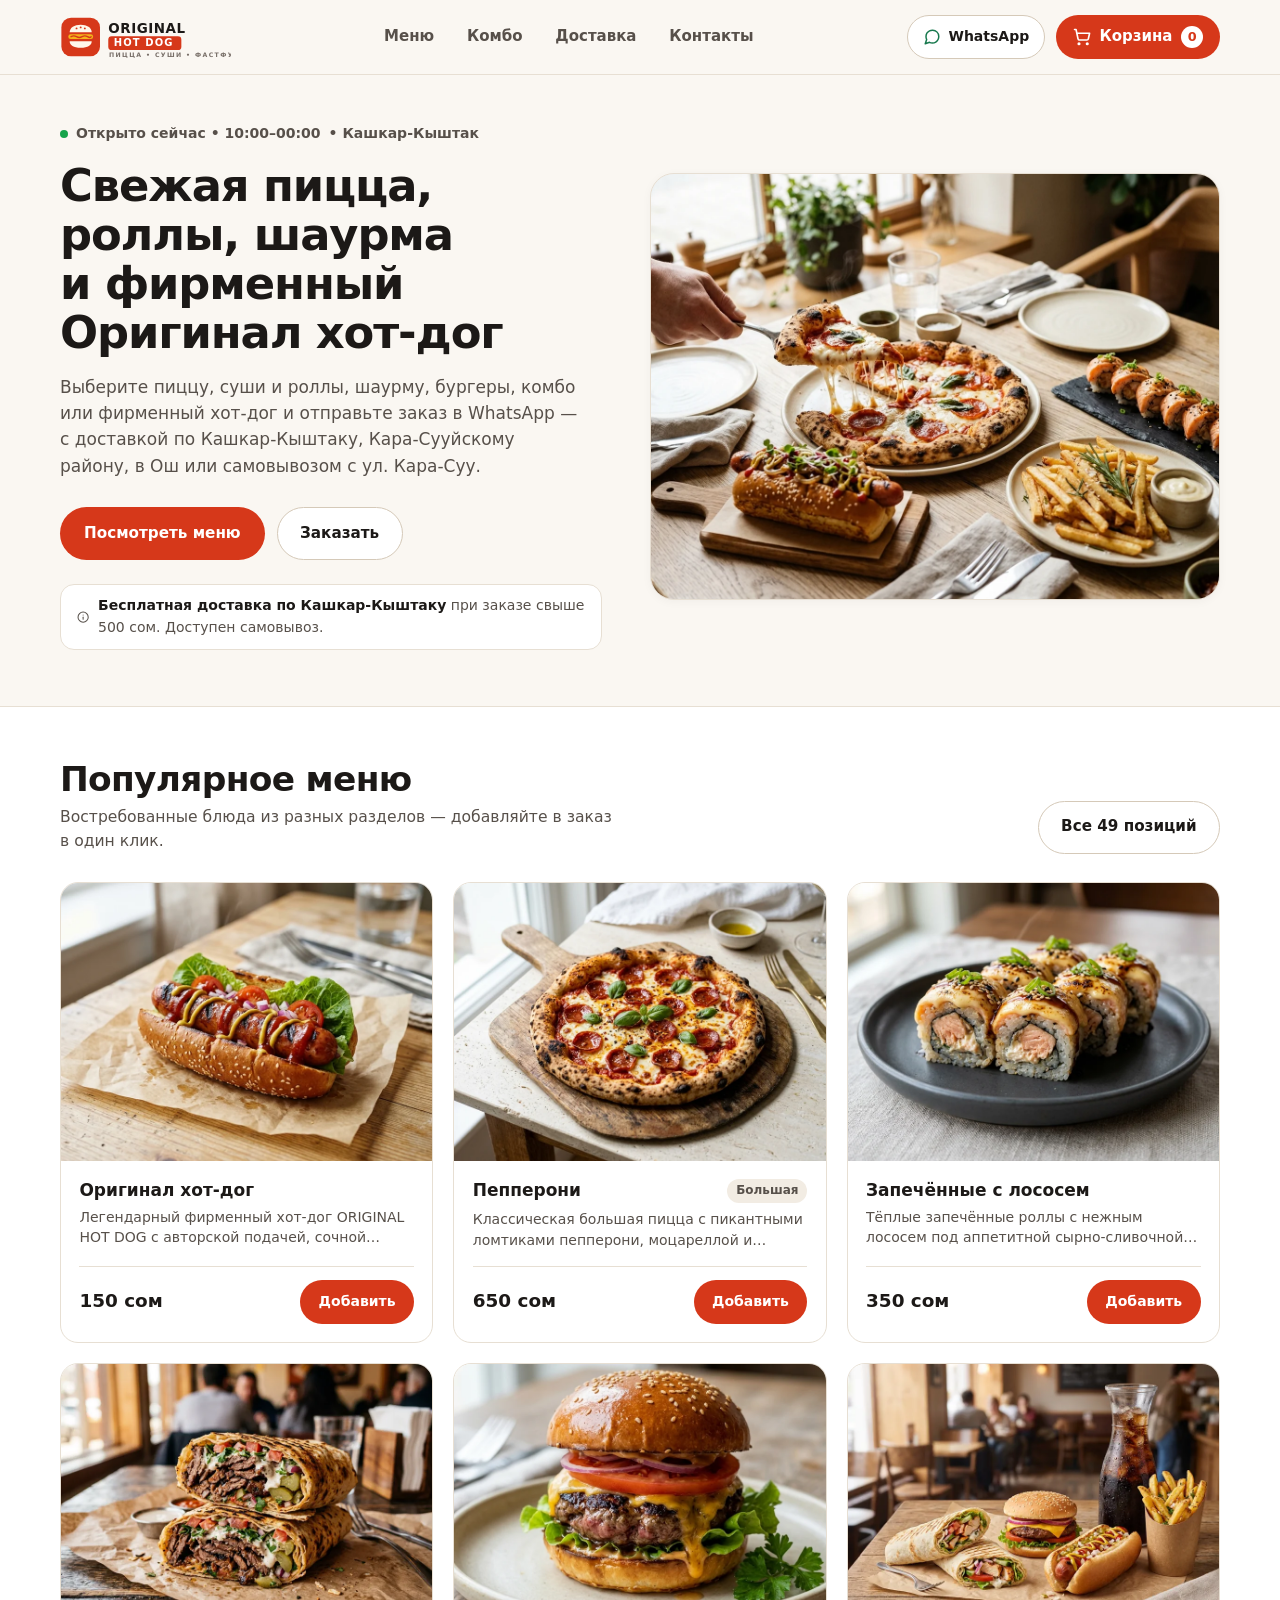
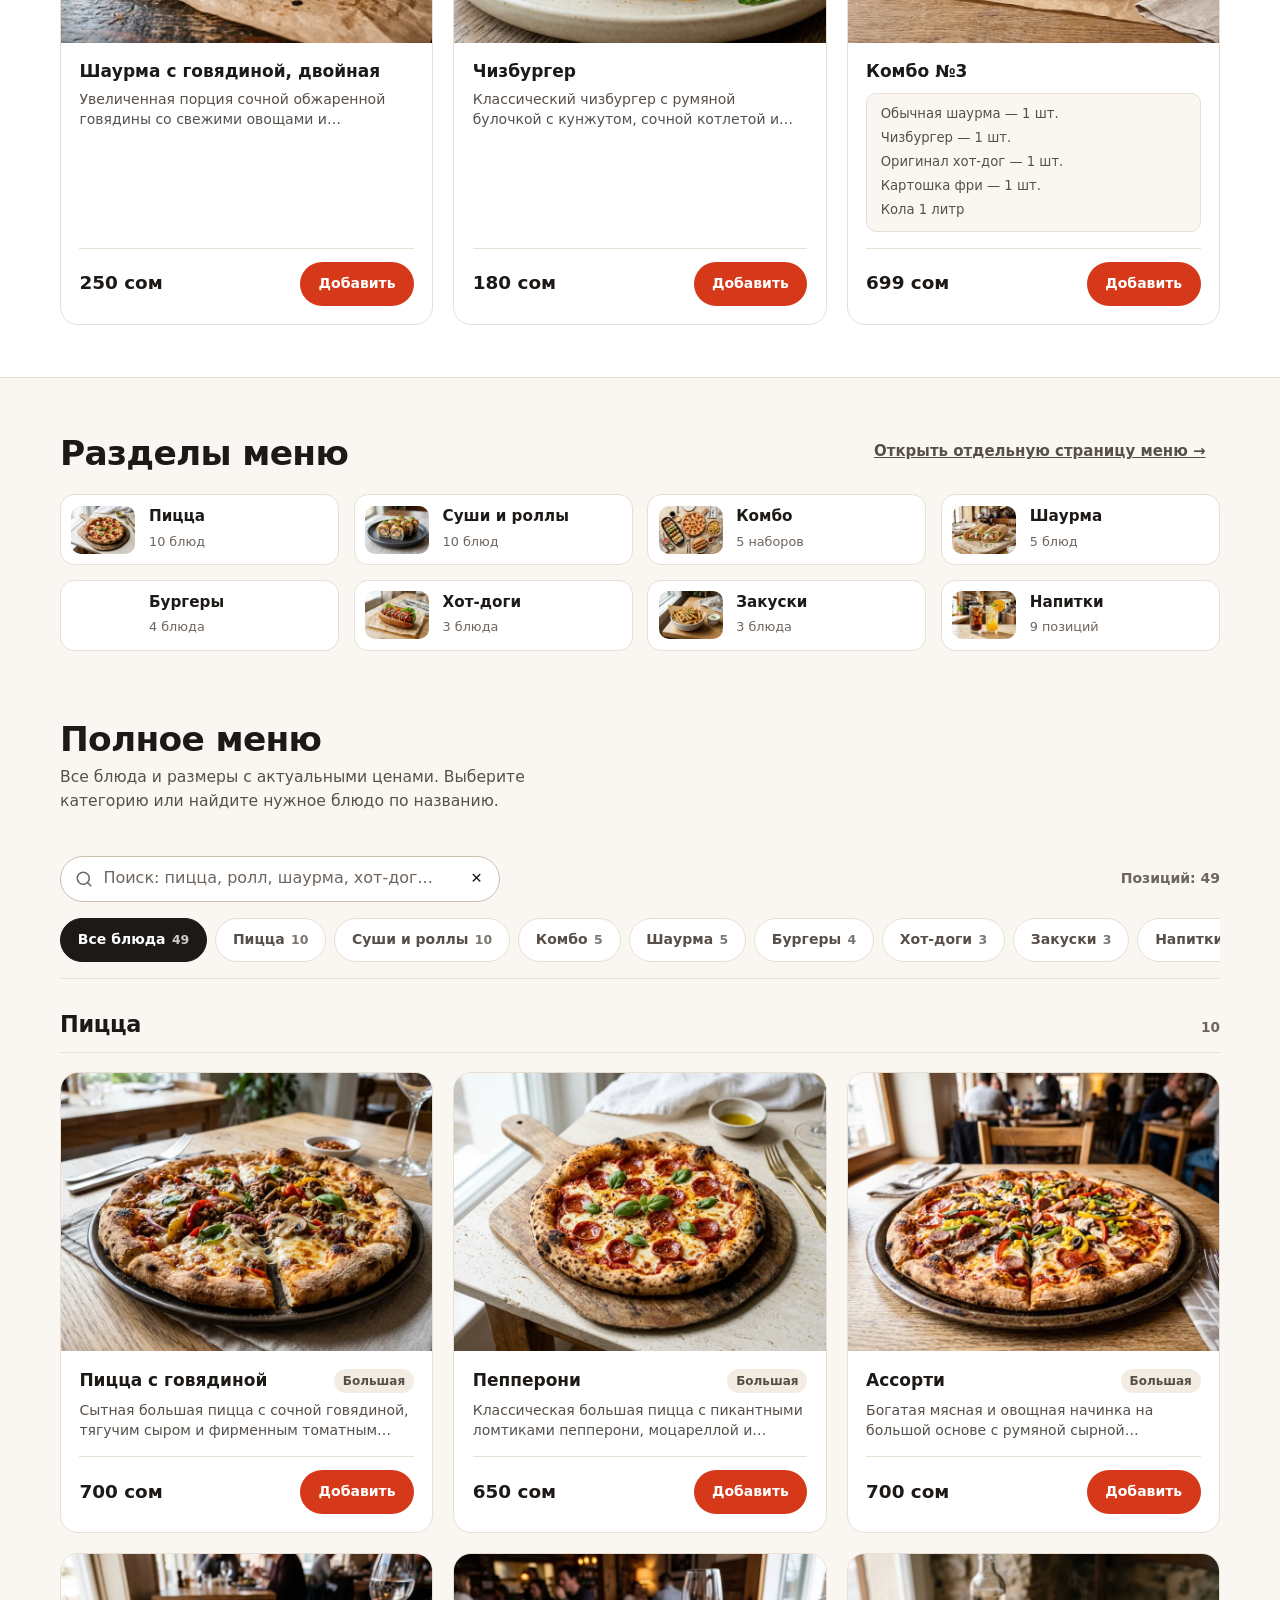
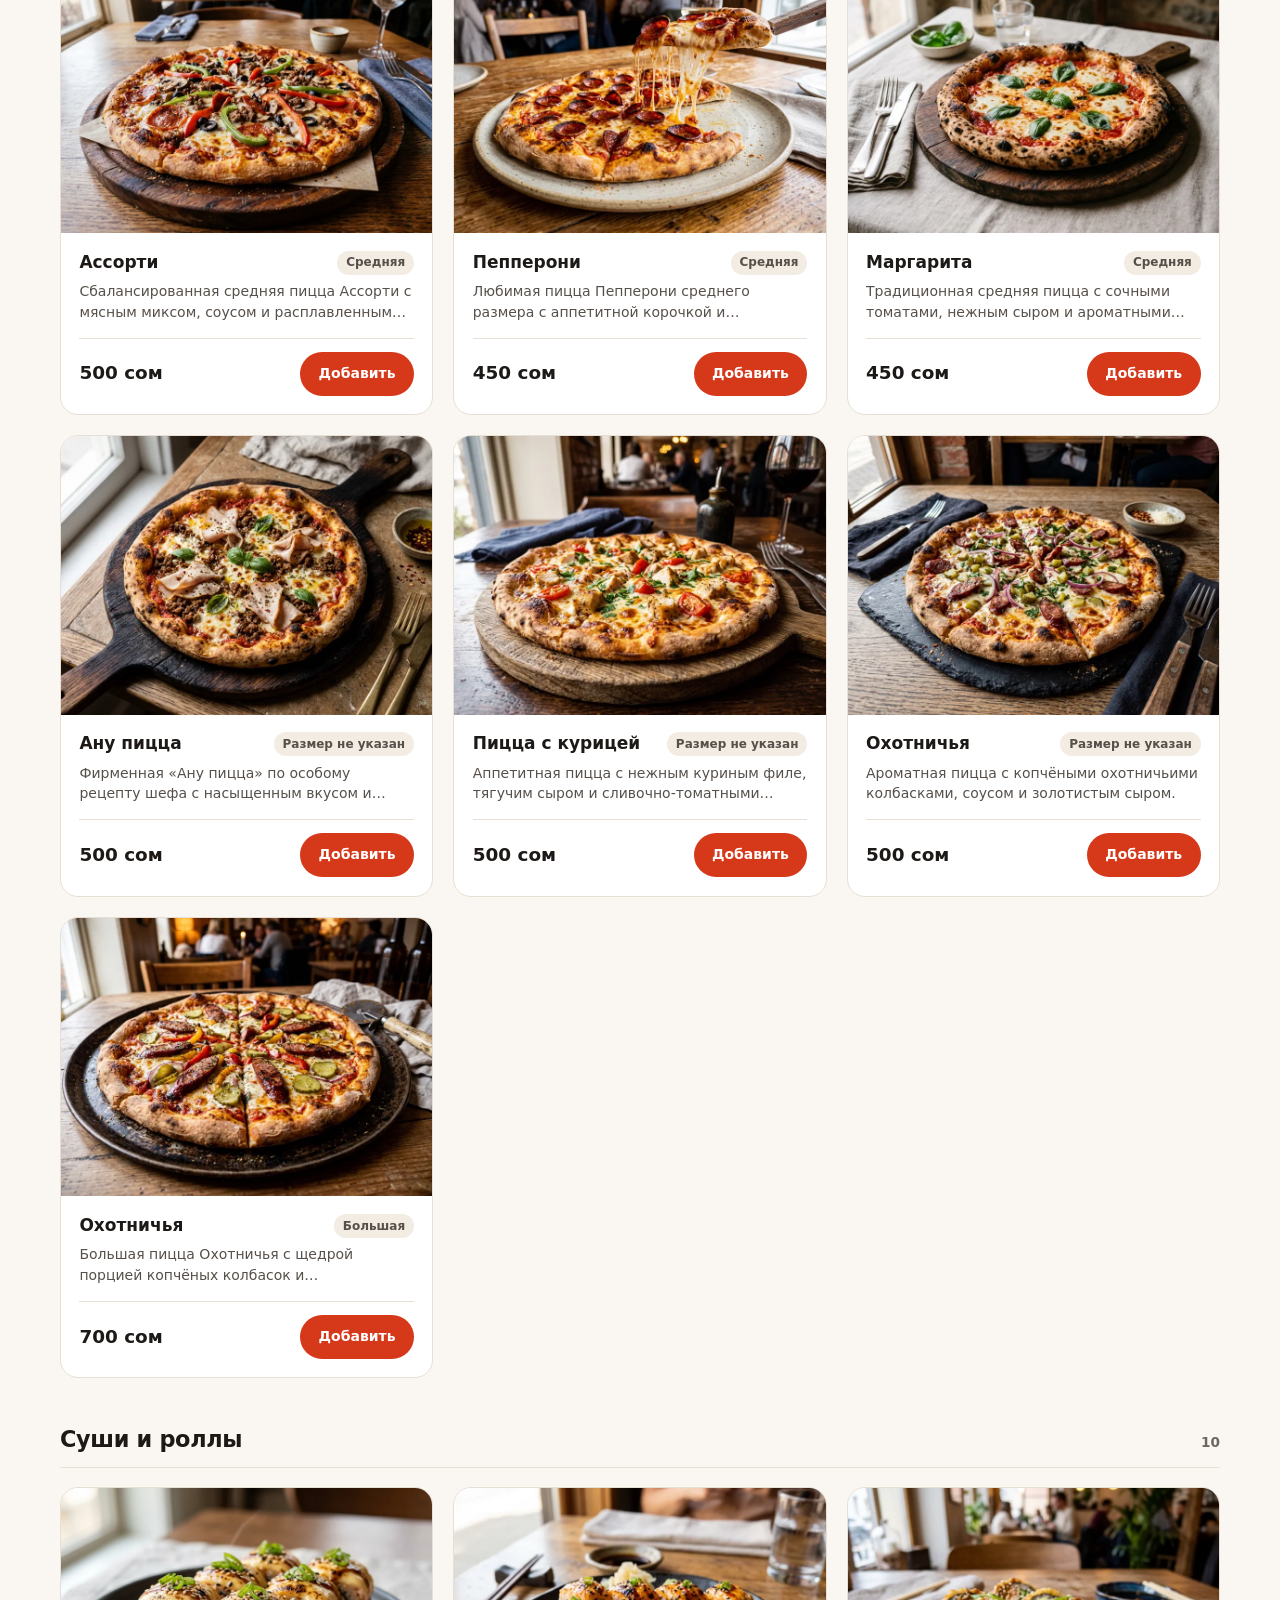
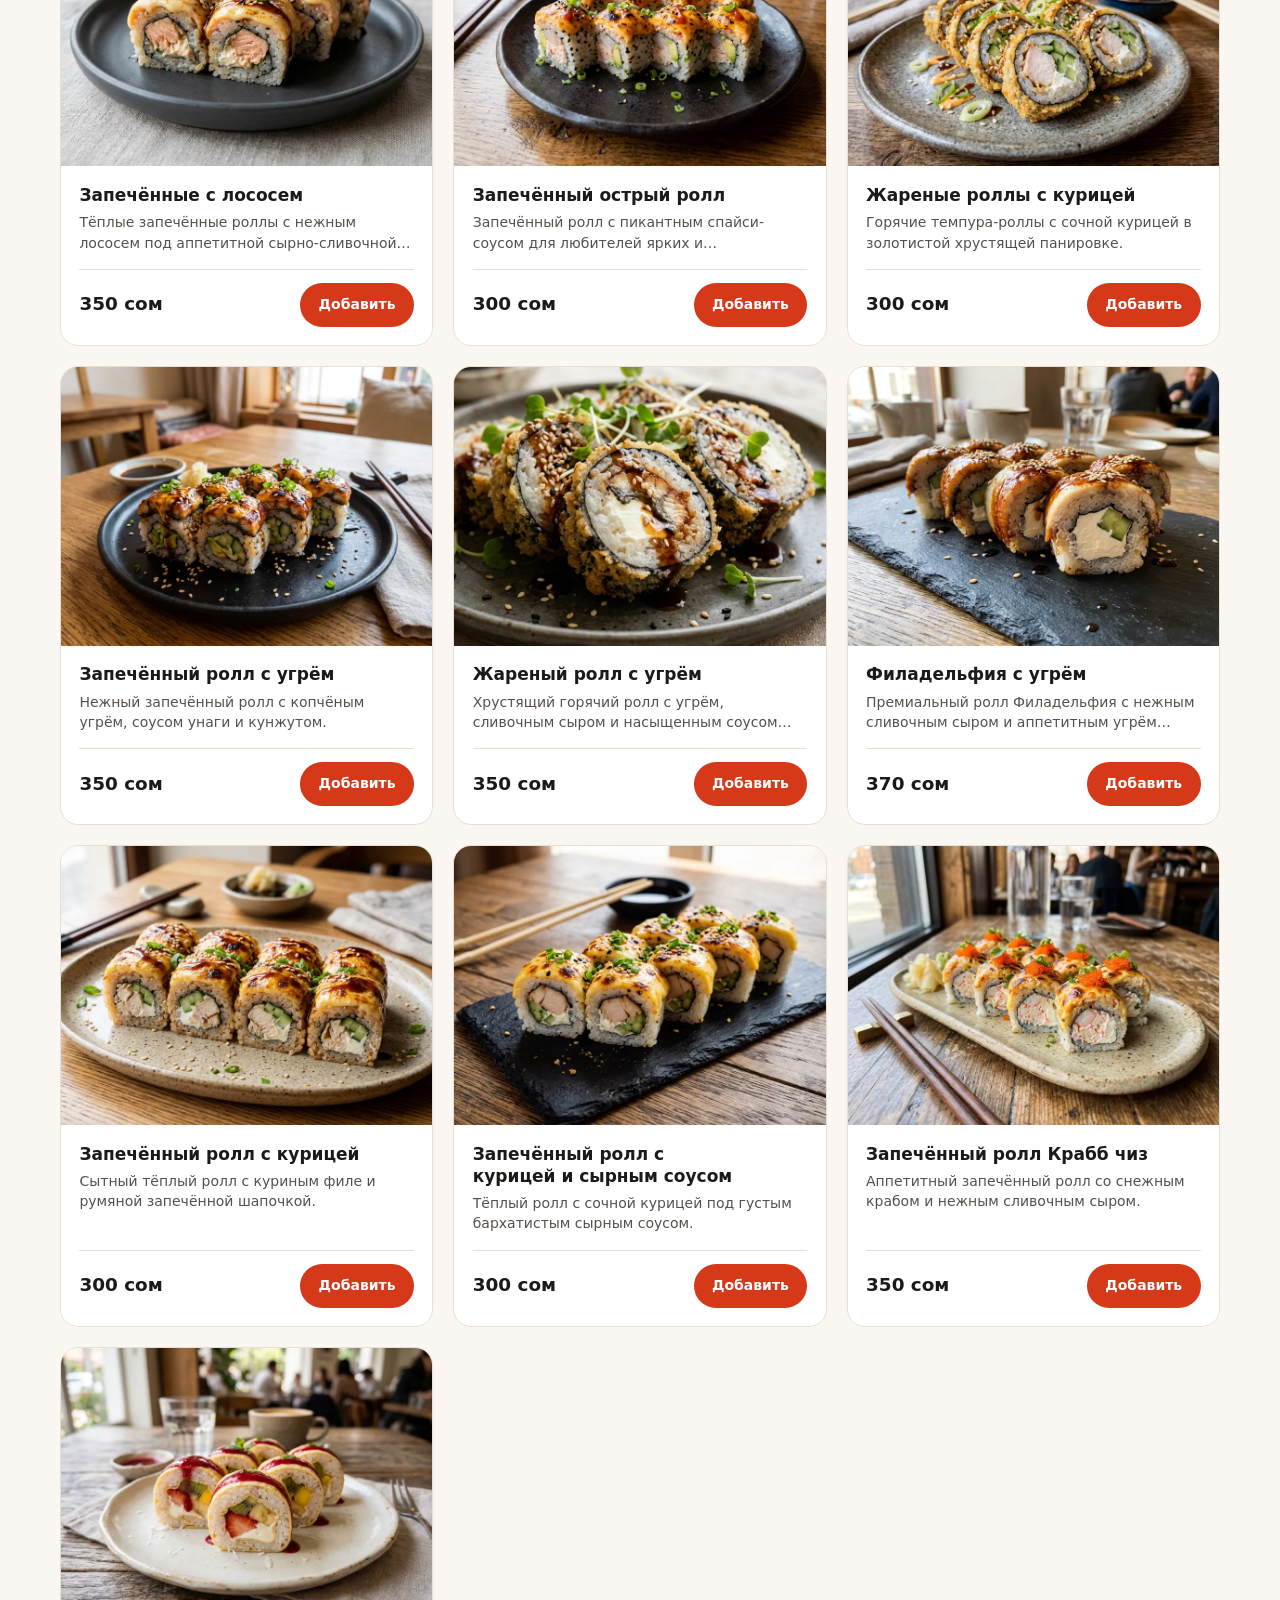
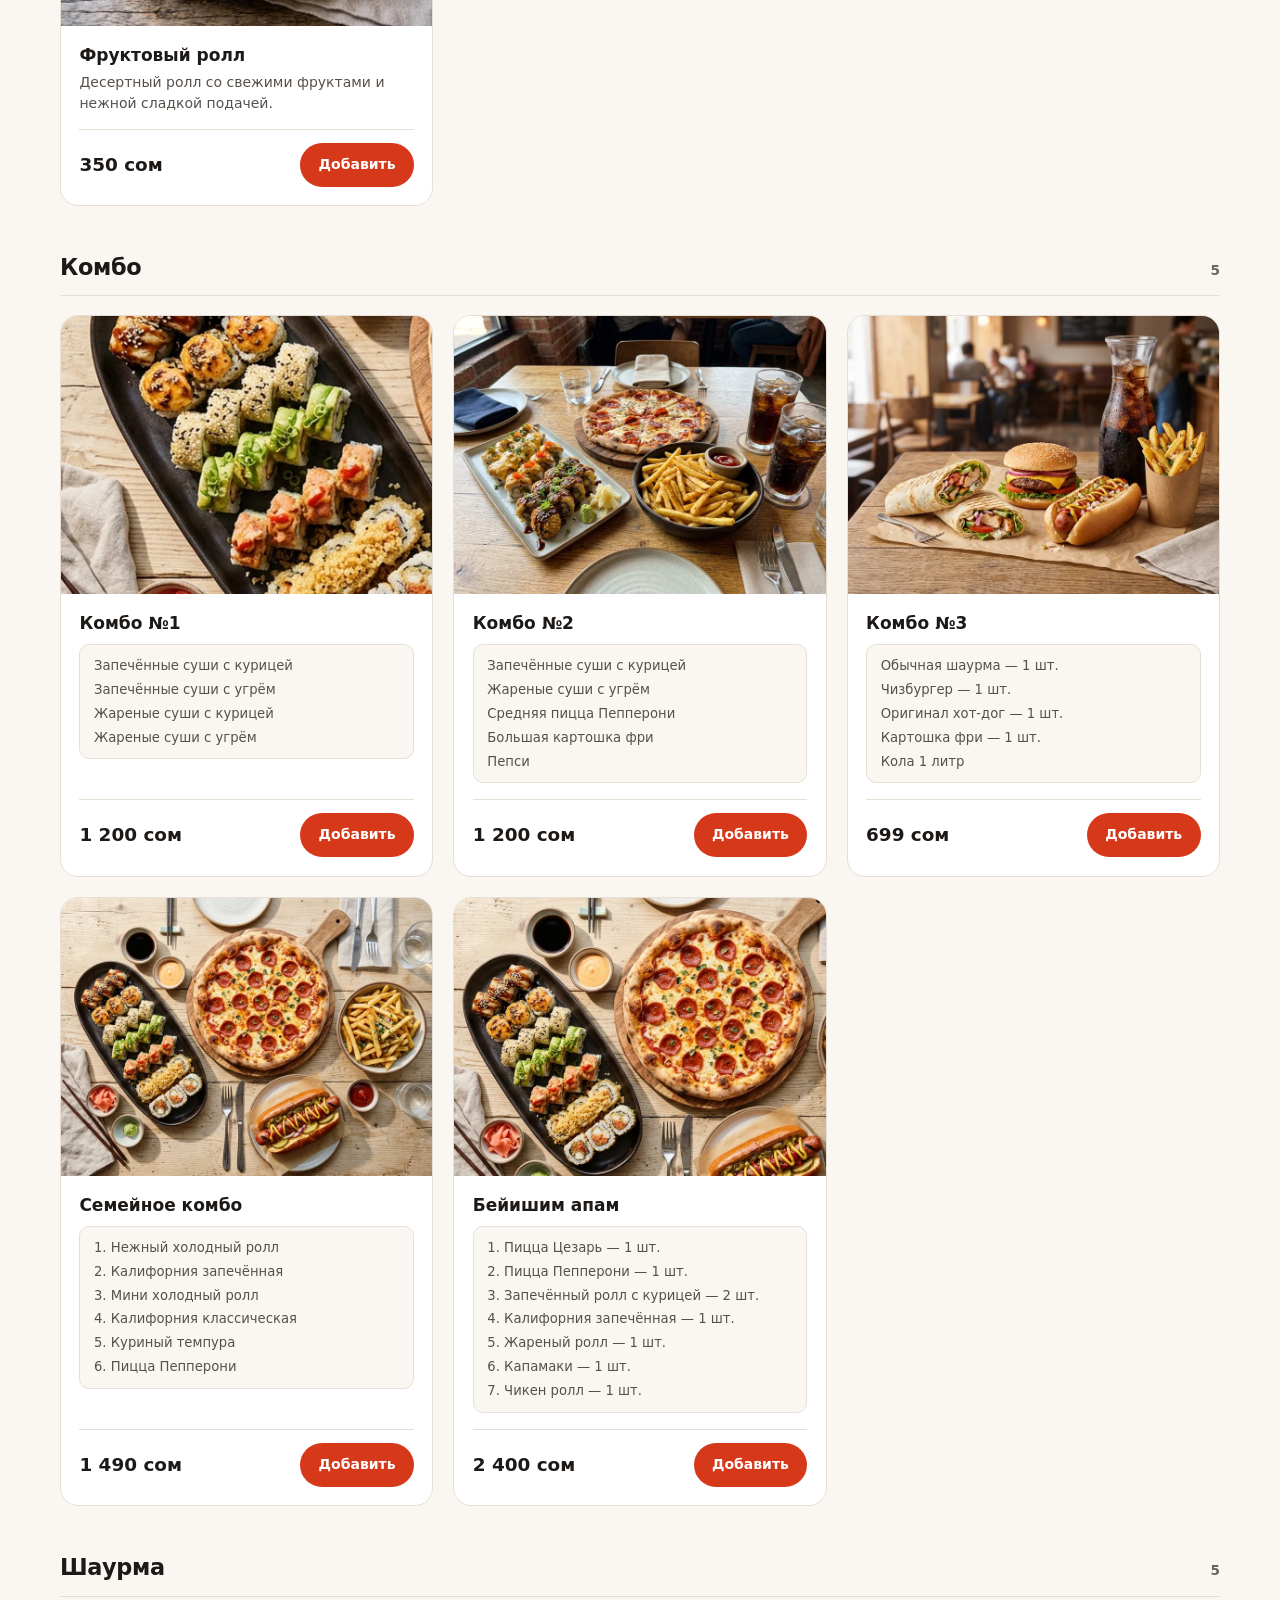
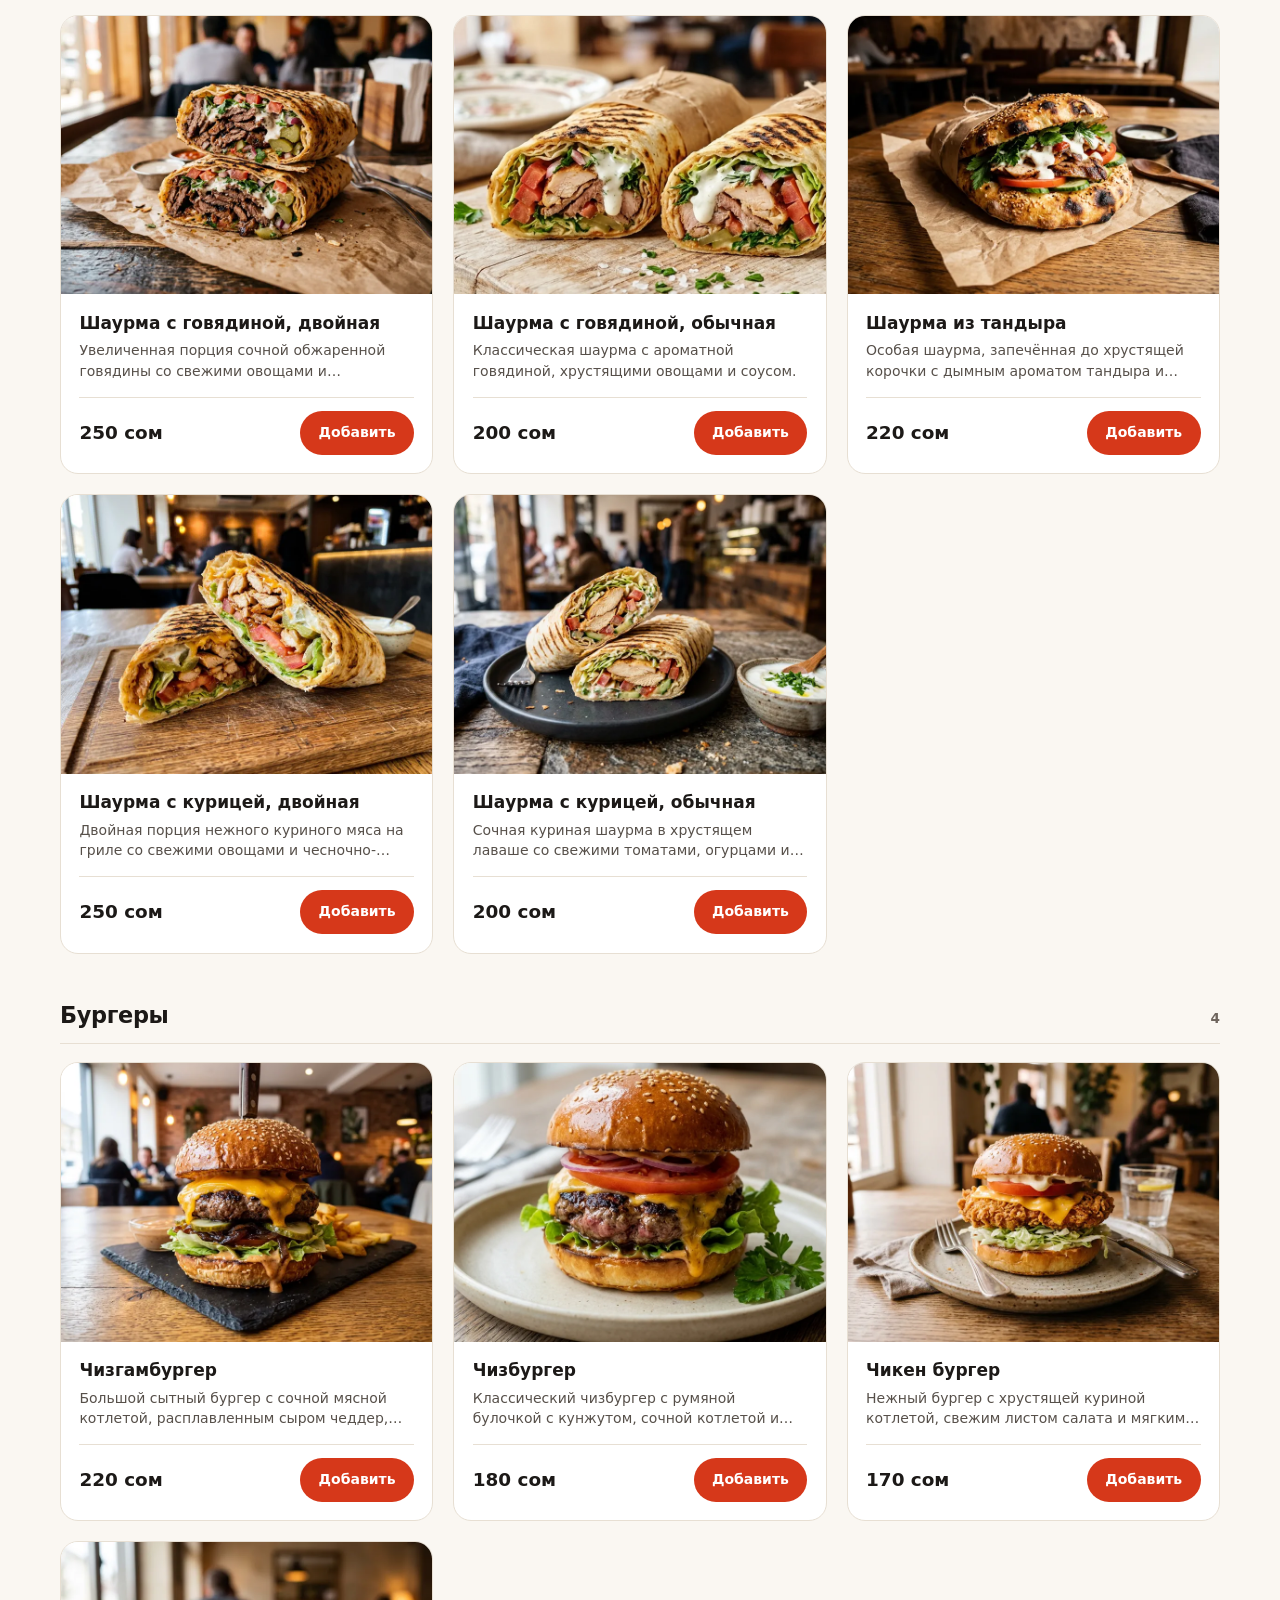
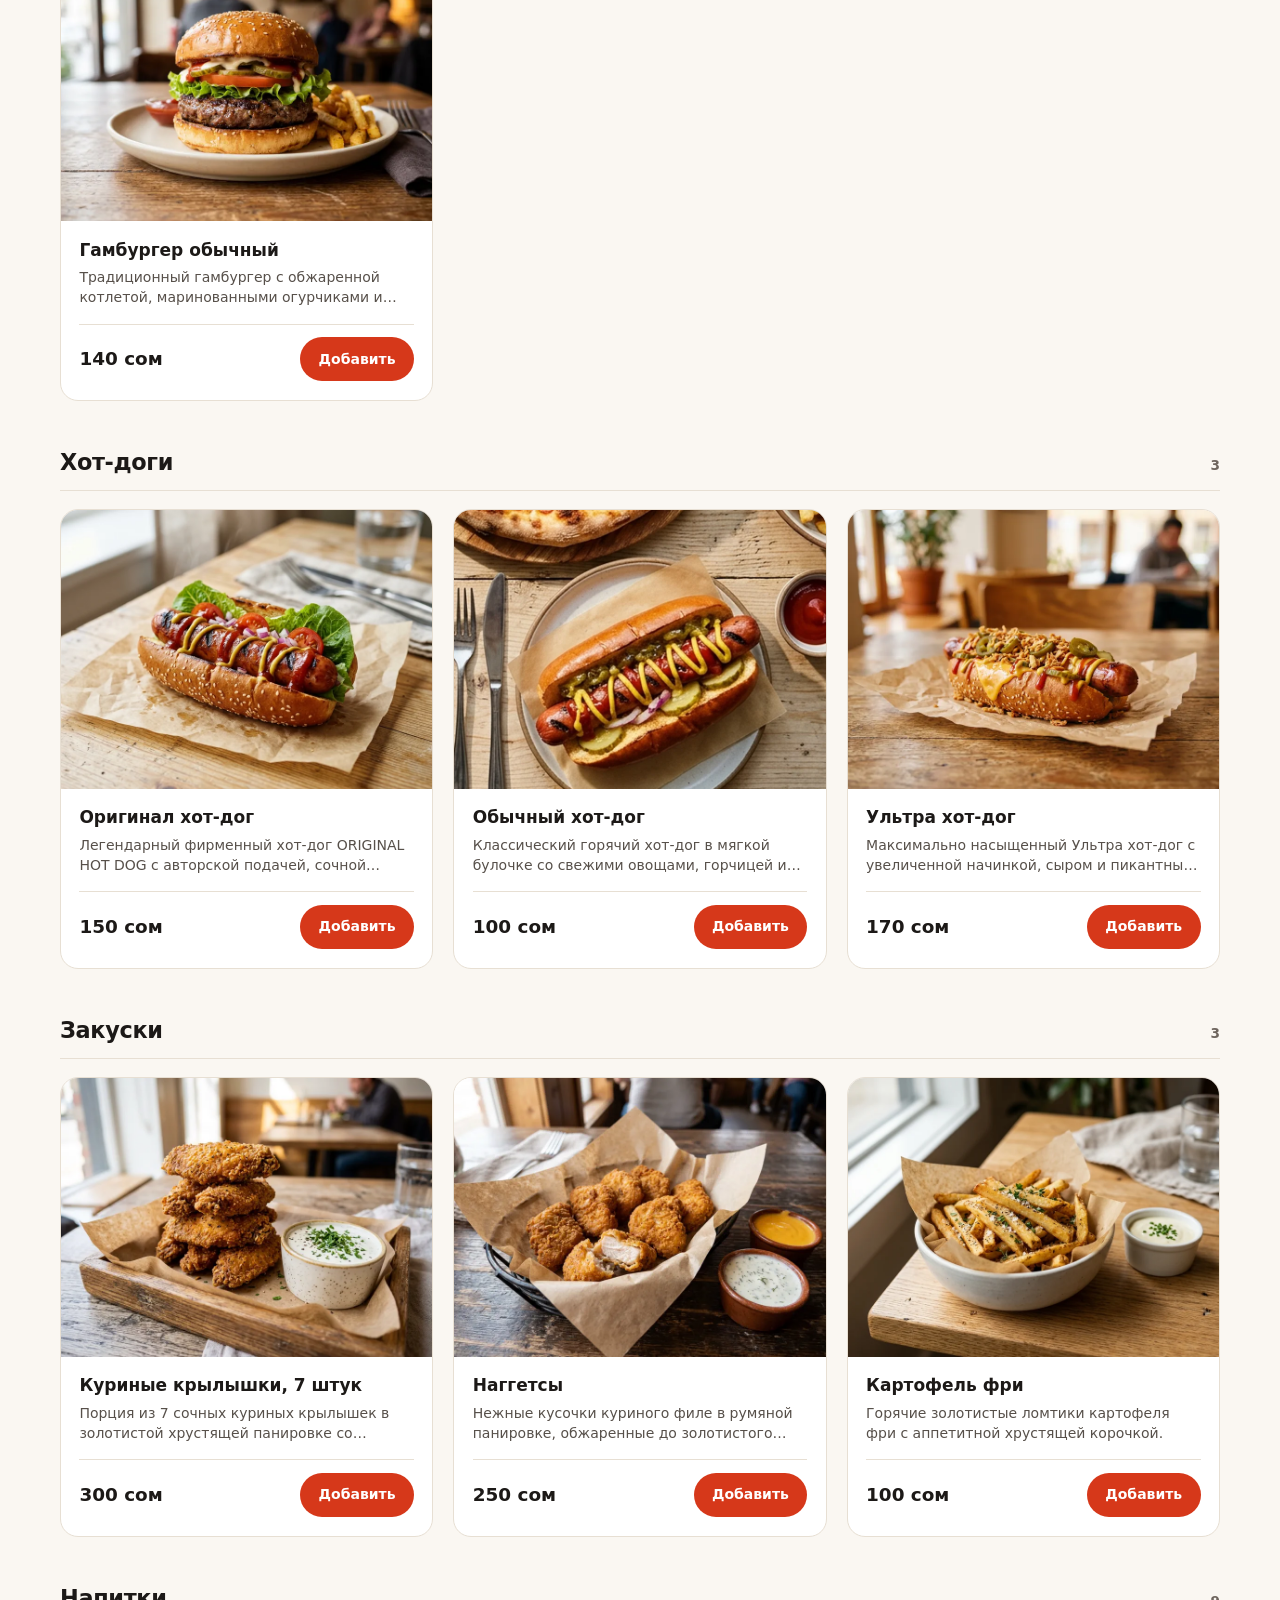
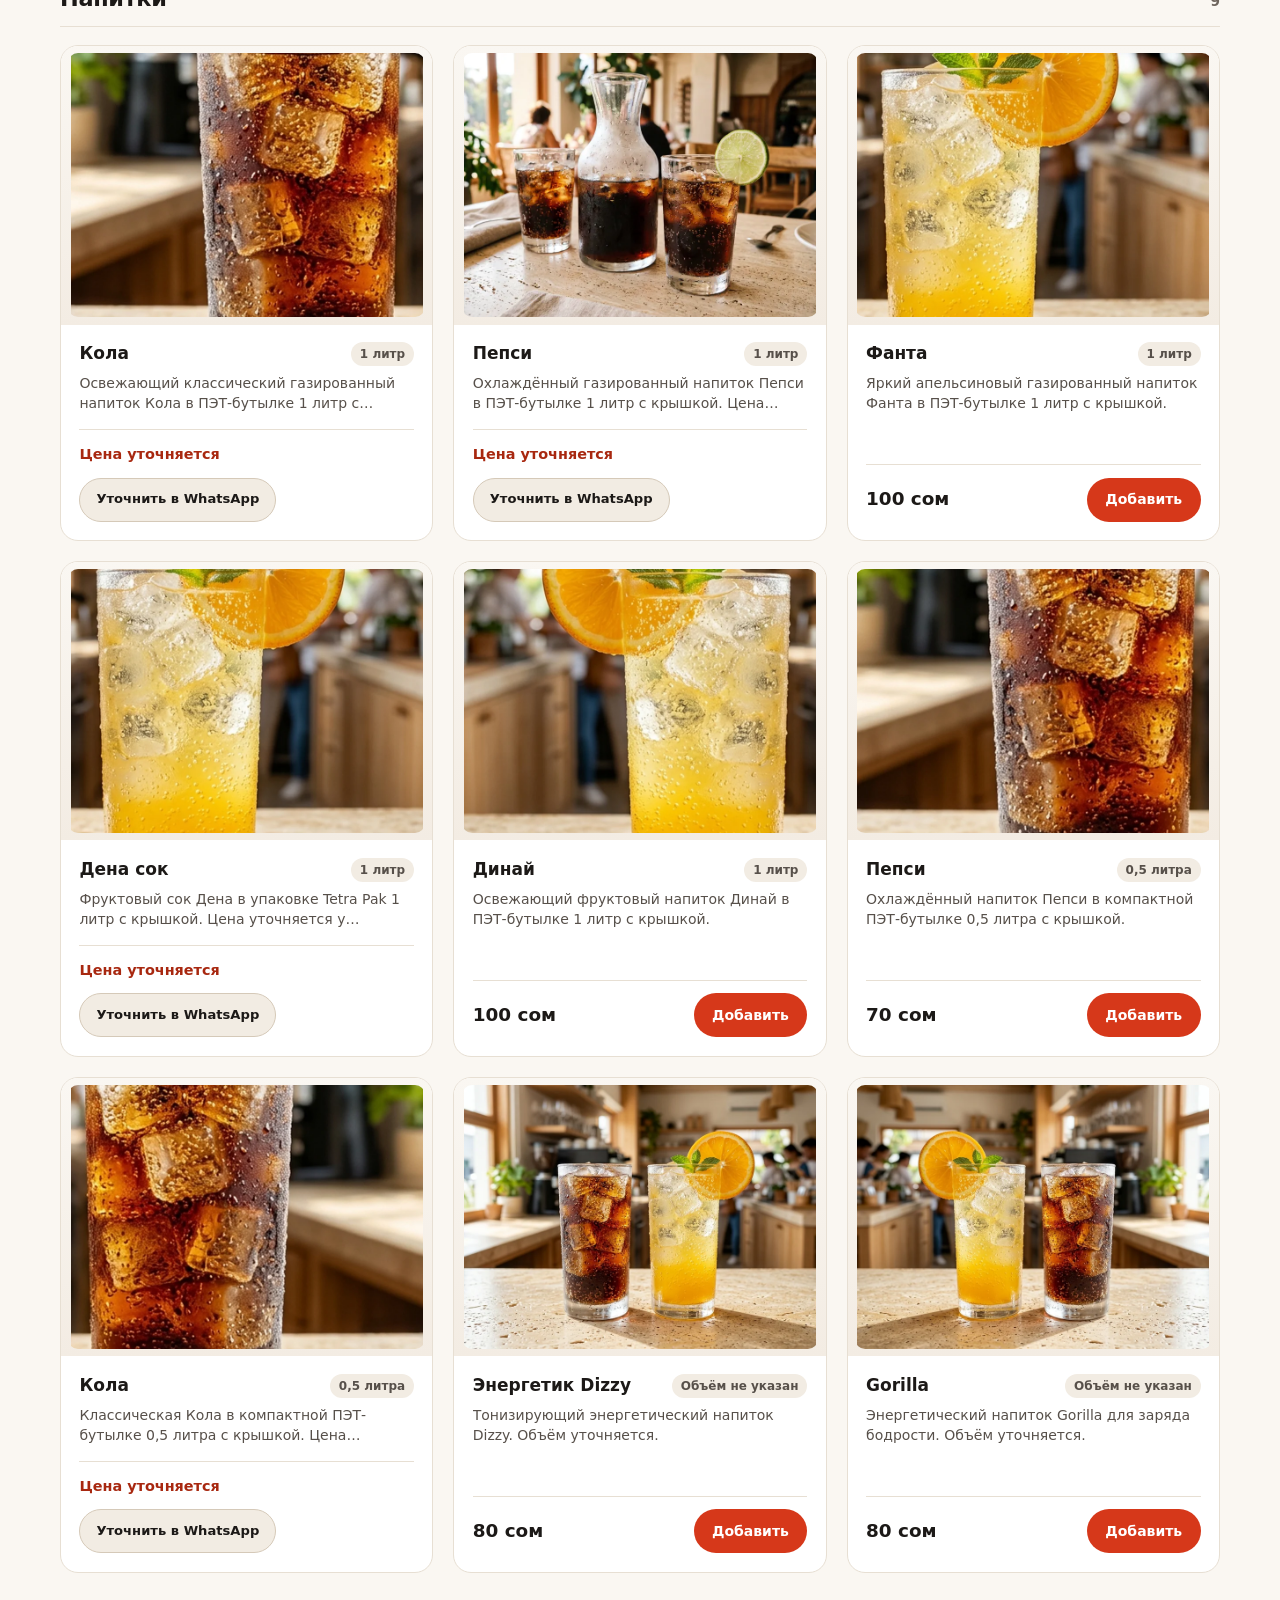
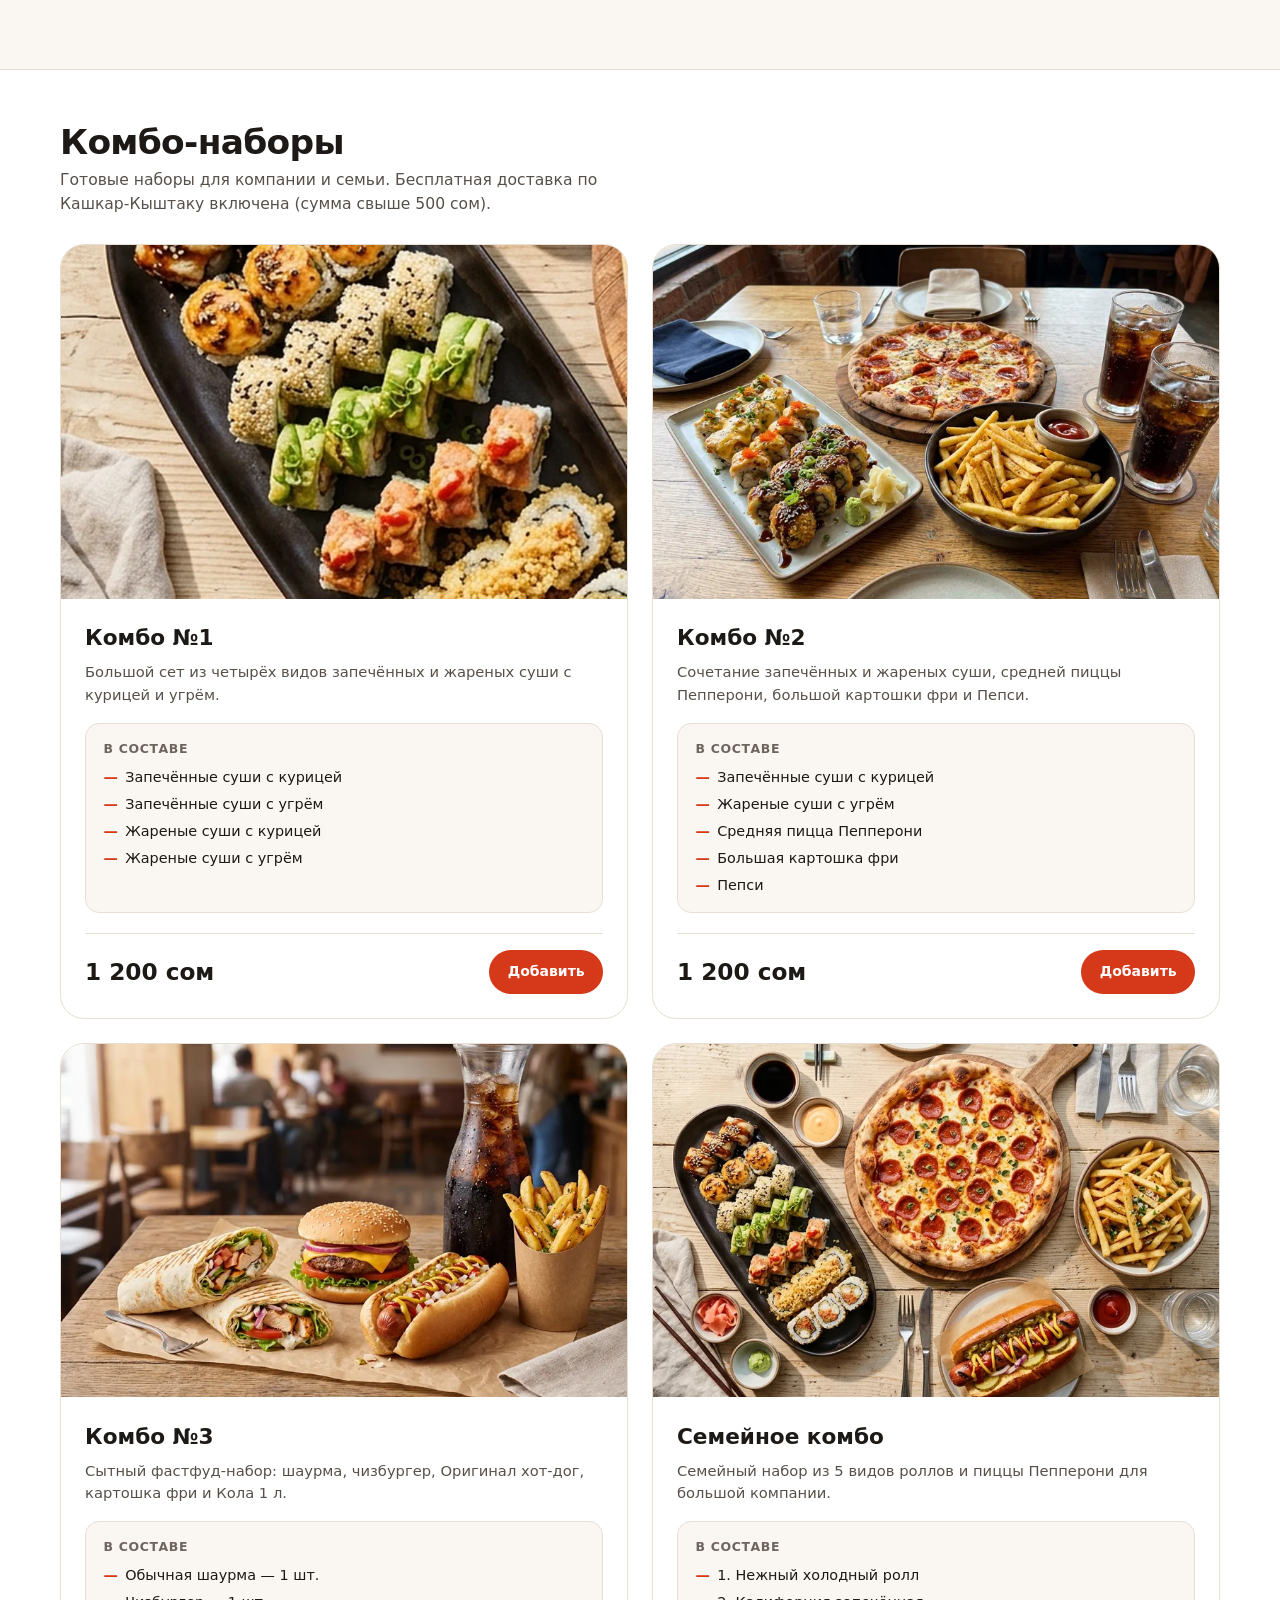
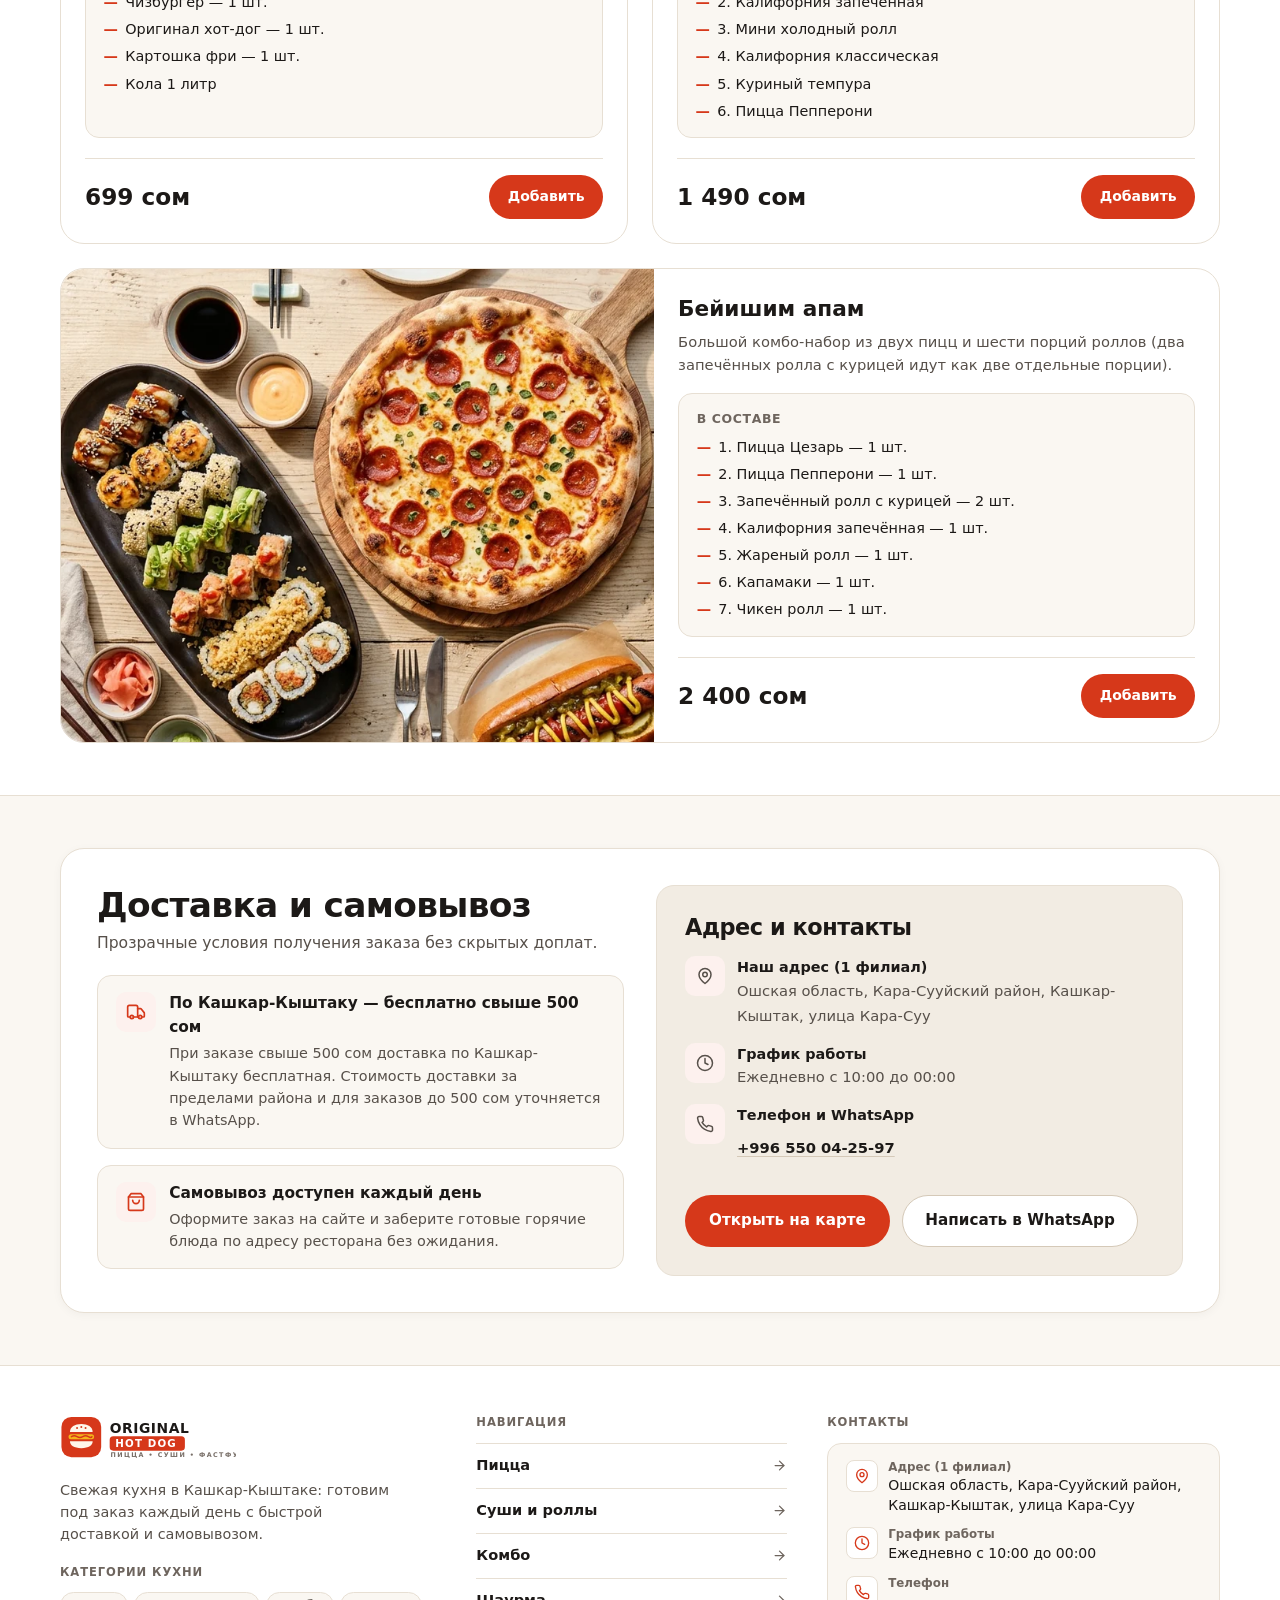
==== commit 3d314229: "Update menu assets, security hardening, drinks UI, and full QA" ====
--- a/index.html
+++ b/index.html
@@ -3,22 +3,115 @@
 <head>
   <meta charset="UTF-8">
   <meta name="viewport" content="width=device-width, initial-scale=1.0, viewport-fit=cover">
-  <title>ORIGINAL HOT DOG — Пицца, Суши и роллы, Шаурма, Хот-доги в Кашкар-Кыштаке</title>
-  <meta name="description" content="Меню ресторана ORIGINAL HOT DOG в Кашкар-Кыштаке (ул. Кара-Суу). Пицца, суши и роллы, комбо-наборы, шаурма, бургеры, хот-доги и напитки. Бесплатная доставка по Кашкар-Кыштаку при заказе свыше 500 сом. Заказ через WhatsApp.">
+  <title>ORIGINAL HOT DOG — Пицца, суши, шаурма и хот-доги | Кашкар-Кыштак</title>
+  <meta name="description" content="Заказать пиццу, суши и роллы, шаурму, бургеры, хот-доги и комбо в Кашкар-Кыштаке (Ошская область). Бесплатная доставка по Кашкару свыше 500 сом и самовывоз в WhatsApp.">
+  <meta name="robots" content="index, follow, max-image-preview:large">
   <meta name="theme-color" content="#faf7f2">
-
-  <!-- Open Graph -->
+  <link rel="canonical" href="https://original-hotdog-osh.vercel.app/">
+
+  <!-- Open Graph / WhatsApp / Telegram -->
   <meta property="og:type" content="website">
   <meta property="og:locale" content="ru_RU">
-  <meta property="og:title" content="ORIGINAL HOT DOG — Меню и заказ через WhatsApp">
-  <meta property="og:description" content="Свежая пицца, роллы, шаурма, бургеры и фирменные хот-доги. Работаем ежедневно с 10:00 до 00:00.">
-  <meta property="og:image" content="assets/images/banners/hero-banner.webp">
-
+  <meta property="og:site_name" content="ORIGINAL HOT DOG">
+  <meta property="og:url" content="https://original-hotdog-osh.vercel.app/">
+  <meta property="og:title" content="ORIGINAL HOT DOG — Пицца, суши и фастфуд в Кашкар-Кыштаке">
+  <meta property="og:description" content="Меню ресторана ORIGINAL HOT DOG (ул. Кара-Суу): пицца, роллы, комбо включая Бейишим апам, шаурма, бургеры и фирменные хот-доги. Заказ через WhatsApp с 10:00 до 00:00.">
+  <meta property="og:image" content="https://original-hotdog-osh.vercel.app/assets/images/banners/hero-banner.webp">
+  <meta property="og:image:width" content="1200">
+  <meta property="og:image:height" content="900">
+  <meta property="og:image:alt" content="Блюда ресторана ORIGINAL HOT DOG: пицца Пепперони, роллы с лососем, картофель фри и фирменный хот-дог">
+
+  <!-- Twitter Card -->
+  <meta name="twitter:card" content="summary_large_image">
+  <meta name="twitter:title" content="ORIGINAL HOT DOG — Пицца, суши и фастфуд в Кашкар-Кыштаке">
+  <meta name="twitter:description" content="Заказывайте пиццу, суши, шаурму, бургеры, хот-доги и комбо в Кашкар-Кыштаке (Ошская область) через WhatsApp. Ежедневно 10:00–00:00.">
+  <meta name="twitter:image" content="https://original-hotdog-osh.vercel.app/assets/images/banners/hero-banner.webp">
+  <meta name="twitter:image:alt" content="Блюда ресторана ORIGINAL HOT DOG">
+
+  <link rel="preload" as="image" href="assets/images/banners/hero-banner.webp" fetchpriority="high" type="image/webp">
   <link rel="icon" type="image/svg+xml" href="assets/icons/favicon.svg">
   <link rel="stylesheet" href="css/style.css">
   <link rel="stylesheet" href="css/components.css">
   <link rel="stylesheet" href="css/animations.css">
   <link rel="stylesheet" href="css/responsive.css">
+
+  <script type="application/ld+json">
+    {
+      "@context": "https://schema.org",
+      "@graph": [
+        {
+          "@type": "WebSite",
+          "@id": "https://original-hotdog-osh.vercel.app/#website",
+          "url": "https://original-hotdog-osh.vercel.app/",
+          "name": "ORIGINAL HOT DOG",
+          "inLanguage": "ru"
+        },
+        {
+          "@type": ["Restaurant", "FoodEstablishment"],
+          "@id": "https://original-hotdog-osh.vercel.app/#restaurant",
+          "name": "ORIGINAL HOT DOG",
+          "url": "https://original-hotdog-osh.vercel.app/",
+          "image": "https://original-hotdog-osh.vercel.app/assets/images/banners/hero-banner.webp",
+          "logo": "https://original-hotdog-osh.vercel.app/assets/icons/logo.svg",
+          "telephone": "+996550042597",
+          "address": {
+            "@type": "PostalAddress",
+            "streetAddress": "улица Кара-Суу",
+            "addressLocality": "Кашкар-Кыштак",
+            "addressRegion": "Ошская область, Кара-Сууйский район",
+            "addressCountry": "KG"
+          },
+          "areaServed": [
+            { "@type": "Place", "name": "Кашкар-Кыштак" },
+            { "@type": "Place", "name": "Кара-Сууйский район" },
+            { "@type": "City", "name": "Ош" }
+          ],
+          "openingHoursSpecification": [
+            {
+              "@type": "OpeningHoursSpecification",
+              "dayOfWeek": [
+                "Monday",
+                "Tuesday",
+                "Wednesday",
+                "Thursday",
+                "Friday",
+                "Saturday",
+                "Sunday"
+              ],
+              "opens": "10:00",
+              "closes": "00:00"
+            }
+          ],
+          "servesCuisine": [
+            "Пицца",
+            "Суши и роллы",
+            "Фастфуд",
+            "Шаурма",
+            "Бургеры",
+            "Хот-доги"
+          ],
+          "hasMenu": "https://original-hotdog-osh.vercel.app/menu.html",
+          "hasMap": "https://yandex.com/maps/-/CXSVe4yU",
+          "sameAs": [
+            "https://www.instagram.com/_original_hotdog/"
+          ]
+        },
+        {
+          "@type": "WebPage",
+          "url": "https://original-hotdog-osh.vercel.app/",
+          "name": "ORIGINAL HOT DOG — Пицца, суши, шаурма и хот-доги | Кашкар-Кыштак",
+          "description": "Заказать пиццу, суши и роллы, шаурму, бургеры, хот-доги и комбо в Кашкар-Кыштаке (Ошская область). Бесплатная доставка по Кашкару свыше 500 сом и самовывоз в WhatsApp.",
+          "inLanguage": "ru",
+          "isPartOf": {
+            "@id": "https://original-hotdog-osh.vercel.app/#website"
+          },
+          "about": {
+            "@id": "https://original-hotdog-osh.vercel.app/#restaurant"
+          }
+        }
+      ]
+    }
+  </script>
 </head>
 <body>
   <a href="#main-content" class="skip-link visually-hidden">Перейти к меню</a>
@@ -96,7 +189,7 @@
           </h1>
 
           <p class="hero-subtitle">
-            Выберите блюда в каталоге, добавьте в корзину и отправьте готовый заказ в наш WhatsApp — с доставкой или самовывозом.
+            Выберите пиццу, суши и роллы, шаурму, бургеры, комбо или фирменный хот-дог и отправьте заказ в WhatsApp — с доставкой по Кашкар-Кыштаку, Кара-Сууйскому району, в Ош или самовывозом с ул. Кара-Суу.
           </p>
 
           <div class="hero-cta-group">
@@ -139,13 +232,13 @@
     </section>
 
     <!-- БЫСТРЫЙ ПЕРЕХОД ПО КАТЕГОРИЯМ -->
-    <section id="categories-section" class="section-block" aria-labelledby="categories-title" style="padding-bottom: 1rem;">
+    <section id="categories-section" class="section-block section-block-compact-bottom" aria-labelledby="categories-title">
       <div class="container">
-        <div class="section-header" style="margin-bottom: 1.25rem;">
+        <div class="section-header section-header-compact">
           <div>
             <h2 id="categories-title" class="section-title">Разделы меню</h2>
           </div>
-          <a href="menu.html" class="nav-link" style="text-decoration: underline;">Открыть отдельную страницу меню →</a>
+          <a href="menu.html" class="nav-link nav-link-underlined">Открыть отдельную страницу меню →</a>
         </div>
 
         <div id="home-categories-grid" class="category-quick-grid"></div>
@@ -163,7 +256,7 @@
         </div>
 
         <div class="catalog-controls-bar">
-          <div class="catalog-search-row">
+          <search class="catalog-search-row">
             <div class="search-input-wrap">
               <label for="menu-search-input" class="visually-hidden">Поиск блюда по названию</label>
               <svg class="search-icon" width="18" height="18" viewBox="0 0 24 24" fill="none" stroke="currentColor" stroke-width="2" stroke-linecap="round" stroke-linejoin="round" aria-hidden="true"><circle cx="11" cy="11" r="8"/><line x1="21" y1="21" x2="16.65" y2="16.65"/></svg>
@@ -188,7 +281,7 @@
               >✕</button>
             </div>
             <div id="catalog-results-count" class="catalog-results-count" aria-live="polite"></div>
-          </div>
+          </search>
 
           <div
             id="category-filter-tabs"
@@ -198,7 +291,11 @@
           ></div>
         </div>
 
-        <div id="menu-catalog-container"></div>
+        <div id="menu-catalog-container">
+          <noscript>
+            <p>Для интерактивной корзины включите JavaScript. Все категории меню доступны по прямым ссылкам: Пицца, Суши и роллы, Комбо-наборы (включая «Бейишим апам» 2400 сом), Шаурма, Бургеры, Хот-доги, Закуски и Напитки. Заказать можно напрямую по телефону +996 550 04-25-97 или в WhatsApp.</p>
+          </noscript>
+        </div>
       </div>
     </section>
 
@@ -249,7 +346,7 @@
 
           <div class="branch-location-box">
             <div>
-              <h3 class="section-title" style="font-size: 1.4rem; margin-bottom: 1rem;">Адрес и контакты</h3>
+              <h3 class="section-title branch-contacts-title">Адрес и контакты</h3>
 
               <div class="branch-facts-grid">
                 <div class="branch-fact-row">
@@ -566,6 +663,9 @@
               name="customerPhone"
               class="form-input"
               required
+              minlength="9"
+              maxlength="24"
+              pattern="[\d\s+\-()]{9,24}"
               autocomplete="tel"
               inputmode="tel"
               enterkeyhint="next"
@@ -599,6 +699,7 @@
               name="address"
               class="form-textarea"
               required
+              minlength="5"
               maxlength="300"
               autocomplete="street-address"
               placeholder="Кашкар-Кыштак, ул. Кара-Суу, дом..."
@@ -613,15 +714,16 @@
 
           <div class="form-group">
             <label for="checkout-comment" class="form-label">Комментарий (необязательно)</label>
-            <span id="checkout-comment-hint" class="field-hint">Пожелания по заказу или времени доставки</span>
+            <span id="checkout-comment-hint" class="field-hint">Пожелания по заказу или времени доставки (до 400 символов)</span>
             <textarea
               id="checkout-comment"
               name="comment"
               class="form-textarea"
               maxlength="400"
               placeholder="Например: без лука, позвонить заранее..."
-              aria-describedby="checkout-comment-hint"
+              aria-describedby="checkout-comment-hint checkout-comment-error"
             ></textarea>
+            <div id="checkout-comment-error" class="field-error-msg" role="alert" hidden></div>
           </div>
 
           <div class="checkout-summary-box">
@@ -638,11 +740,13 @@
             <pre id="checkout-whatsapp-preview" class="whatsapp-preview-pre"></pre>
           </details>
 
+          <div id="checkout-form-error" class="checkout-form-alert" role="alert" hidden></div>
+
           <button type="submit" class="btn-whatsapp-submit">
             <span>Отправить заказ в WhatsApp</span>
           </button>
-          <p style="font-size: 0.78rem; color: var(--text-muted); text-align: center; margin-top: 0.55rem;">
-            Откроется чат WhatsApp с готовым заказом — нажмите кнопку отправки в приложении.
+          <p class="checkout-submit-note">
+            Откроется чат WhatsApp с готовым заказом — нажмите кнопку «Отправить» в приложении. Переход на сайт WhatsApp не подтверждает приём заказа до отправки сообщения.
           </p>
         </form>
       </div>
@@ -650,11 +754,11 @@
       <div id="checkout-sent-panel" class="checkout-sent-box" hidden>
         <h3>Подтвердите отправку в WhatsApp</h3>
         <p>
-          Мы подготовили ваш заказ для чата <strong>+996 550 04-25-97</strong>.
-          Пожалуйста, нажмите кнопку <strong>«Отправить»</strong> в открывшемся окне WhatsApp.
+          Мы подготовили текст заказа для чата <strong>+996 550 04-25-97</strong>.
+          Заказ ещё <strong>не передан</strong> автоматически — обязательно нажмите <strong>«Отправить»</strong> в открывшемся чате WhatsApp (или скопируйте текст ниже, если приложение не открылось).
         </p>
 
-        <pre id="checkout-final-message-text" class="whatsapp-preview-pre" style="text-align: left; margin-block: 0.85rem;"></pre>
+        <pre id="checkout-final-message-text" class="whatsapp-preview-pre checkout-final-preview"></pre>
 
         <div class="checkout-sent-actions">
           <a
@@ -679,14 +783,14 @@
     </div>
   </dialog>
 
-  <script src="data/config.js"></script>
-  <script src="data/combos.js"></script>
-  <script src="data/menu.js"></script>
-  <script src="js/utils.js"></script>
-  <script src="js/whatsapp.js"></script>
-  <script src="js/cart.js"></script>
-  <script src="js/checkout.js"></script>
-  <script src="js/menu.js"></script>
-  <script src="js/app.js"></script>
+  <script defer src="data/config.js"></script>
+  <script defer src="data/combos.js"></script>
+  <script defer src="data/menu.js"></script>
+  <script defer src="js/utils.js"></script>
+  <script defer src="js/whatsapp.js"></script>
+  <script defer src="js/cart.js"></script>
+  <script defer src="js/checkout.js"></script>
+  <script defer src="js/menu.js"></script>
+  <script defer src="js/app.js"></script>
 </body>
 </html>
--- a/css/style.css
+++ b/css/style.css
@@ -77,7 +77,8 @@
 
 h1,
 h2,
-h3 {
+h3,
+h4 {
   text-wrap: balance;
 }
 
@@ -328,6 +329,10 @@
   align-items: center;
 }
 
+.hero-grid > * {
+  min-inline-size: 0;
+}
+
 .hero-meta-line {
   display: flex;
   flex-wrap: wrap;
@@ -340,7 +345,7 @@
 }
 
 .hero-meta-line span {
-  white-space: nowrap;
+  overflow-wrap: break-word;
 }
 
 .status-dot {
--- a/css/components.css
+++ b/css/components.css
@@ -236,11 +236,21 @@
   background: var(--bg-subtle);
 }
 
+.menu-card-media.is-beverage {
+  background: linear-gradient(180deg, #faf7f2 0%, #f3ece3 100%);
+  padding: 0.45rem;
+}
+
 .menu-card-img {
   width: 100%;
   height: 100%;
   object-fit: cover;
   transition: transform 0.35s ease;
+}
+
+.menu-card-img.is-beverage-img {
+  object-fit: contain;
+  border-radius: var(--radius-sm);
 }
 
 .menu-card:hover .menu-card-img {
@@ -664,27 +674,103 @@
   font-weight: 700;
 }
 
-.delivery-progress-track {
+.delivery-progress-meter {
+  display: block;
+  width: 100%;
   height: 7px;
+  border: 0;
   border-radius: var(--radius-pill);
   background: var(--border-subtle);
   overflow: hidden;
   margin-bottom: 0.45rem;
-}
-
-.delivery-progress-fill {
-  height: 100%;
+  appearance: none;
+  -webkit-appearance: none;
+}
+
+.delivery-progress-meter::-webkit-progress-bar {
+  background: var(--border-subtle);
+  border-radius: var(--radius-pill);
+}
+
+.delivery-progress-meter::-webkit-progress-value {
   background: var(--brand-accent);
+  border-radius: var(--radius-pill);
   transition: width 0.25s ease;
 }
 
-.delivery-progress-fill.is-free {
+.delivery-progress-meter.is-free::-webkit-progress-value {
+  background: var(--status-success-text);
+}
+
+.delivery-progress-meter::-moz-progress-bar {
+  background: var(--brand-accent);
+  border-radius: var(--radius-pill);
+}
+
+.delivery-progress-meter.is-free::-moz-progress-bar {
   background: var(--status-success-text);
 }
 
 .delivery-progress-note {
   font-size: 0.78rem;
   color: var(--text-muted);
+}
+
+.section-block-compact-bottom {
+  padding-bottom: 1rem;
+}
+
+.section-header-compact {
+  margin-bottom: 1.25rem;
+}
+
+.nav-link-underlined {
+  text-decoration: underline;
+}
+
+.branch-contacts-title {
+  font-size: 1.4rem;
+  margin-bottom: 1rem;
+}
+
+.menu-page-catalog-section {
+  padding-top: 2.25rem;
+}
+
+.combo-modal-heading {
+  margin-bottom: 0.4rem;
+}
+
+.combo-modal-list {
+  margin-bottom: 0;
+}
+
+.checkout-form-alert {
+  padding: 0.8rem 1rem;
+  margin-bottom: 0.9rem;
+  border-radius: var(--radius-md);
+  background: #fef2f2;
+  border: 1px solid #fecaca;
+  color: #b91c1c;
+  font-size: 0.875rem;
+  font-weight: 600;
+}
+
+.checkout-submit-note {
+  font-size: 0.78rem;
+  color: var(--text-muted);
+  text-align: center;
+  margin-top: 0.55rem;
+}
+
+.checkout-final-preview {
+  text-align: left;
+  margin-block: 0.85rem;
+}
+
+.btn-whatsapp-submit[disabled] {
+  opacity: 0.65;
+  cursor: not-allowed;
 }
 
 .cart-items-list {
